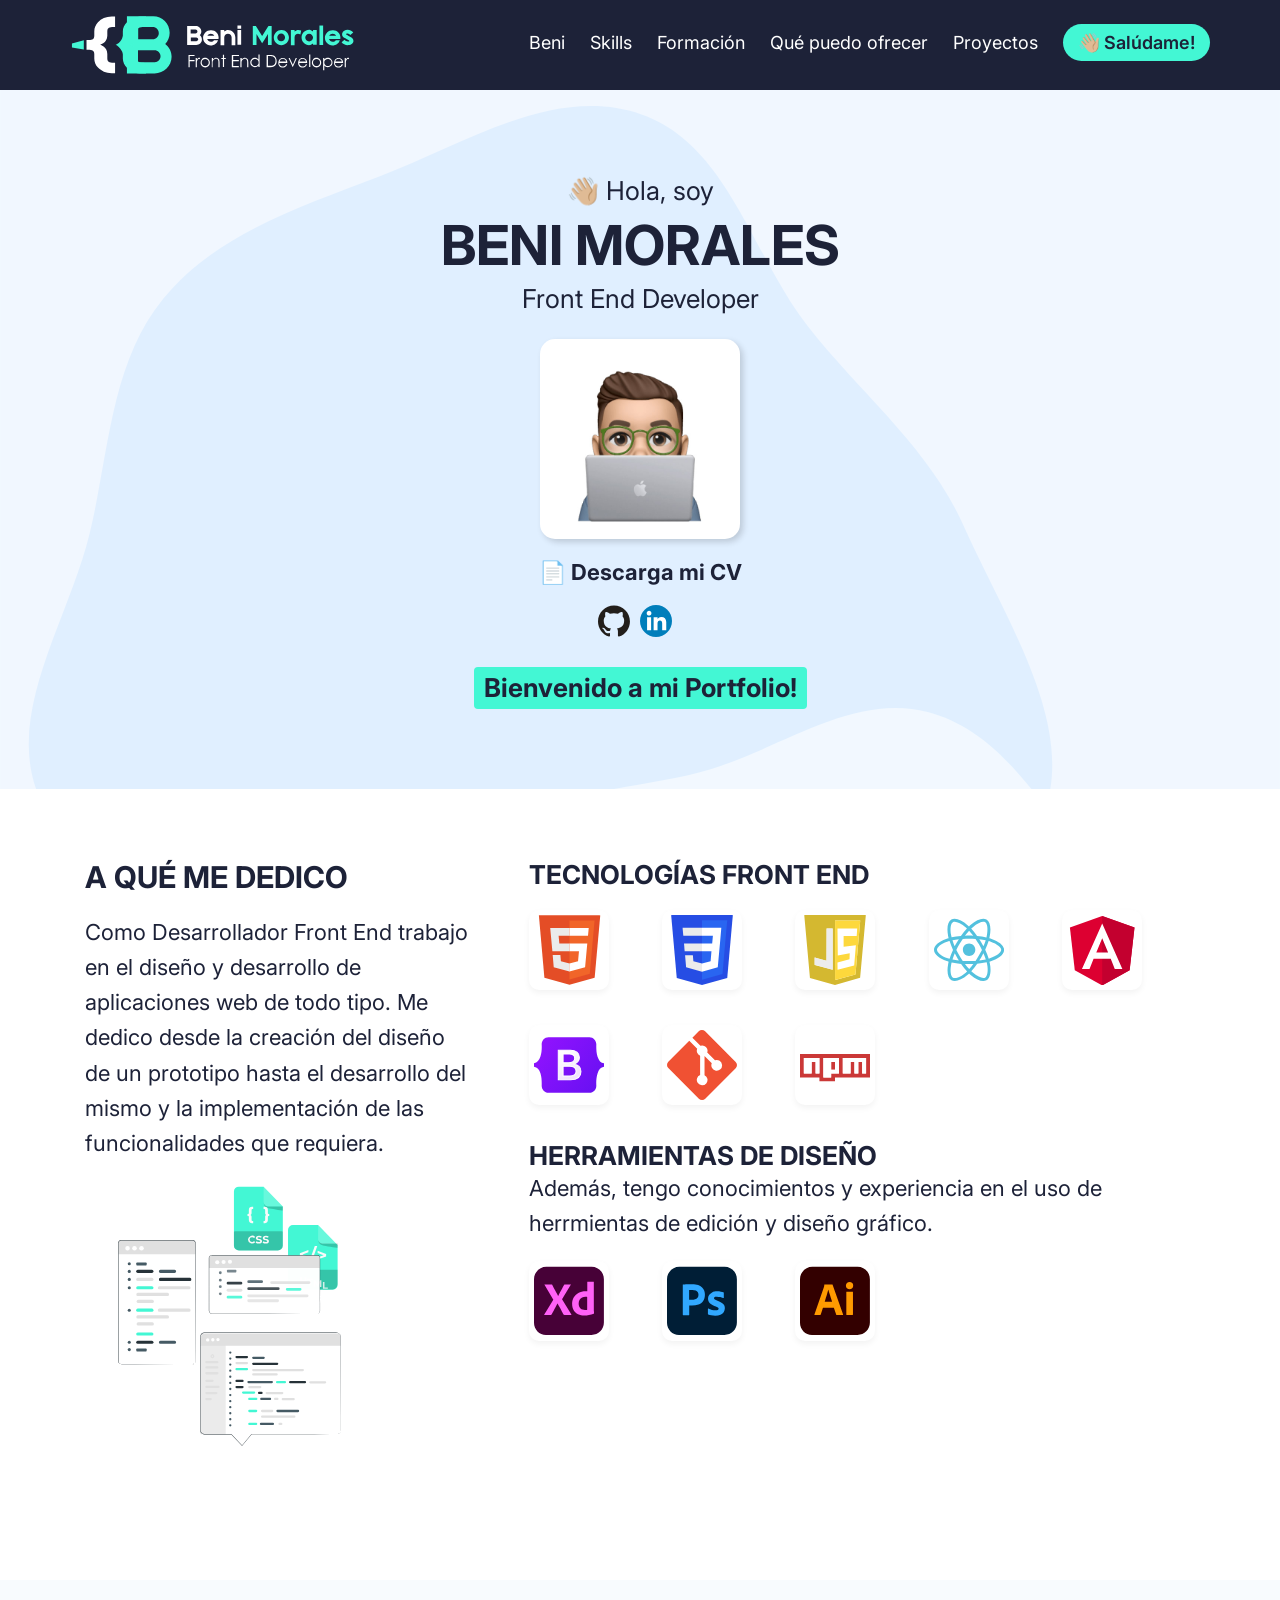
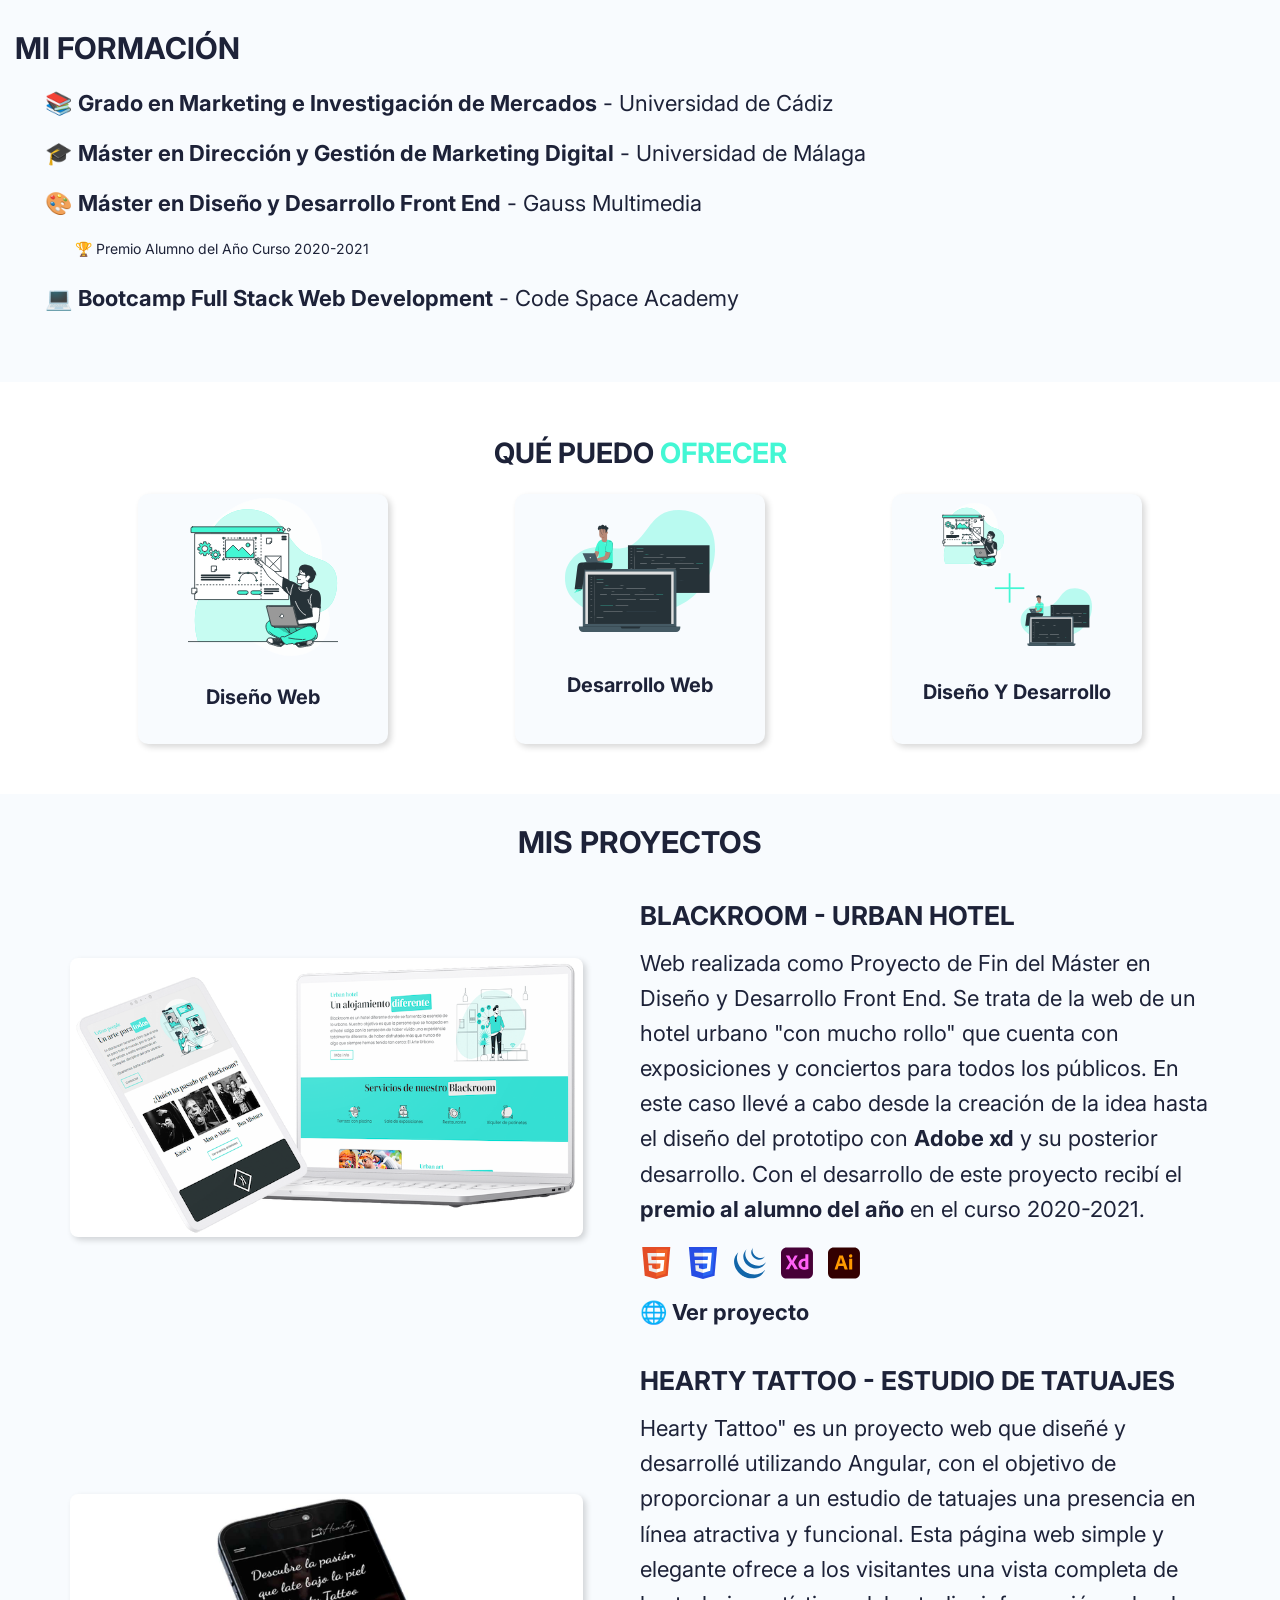
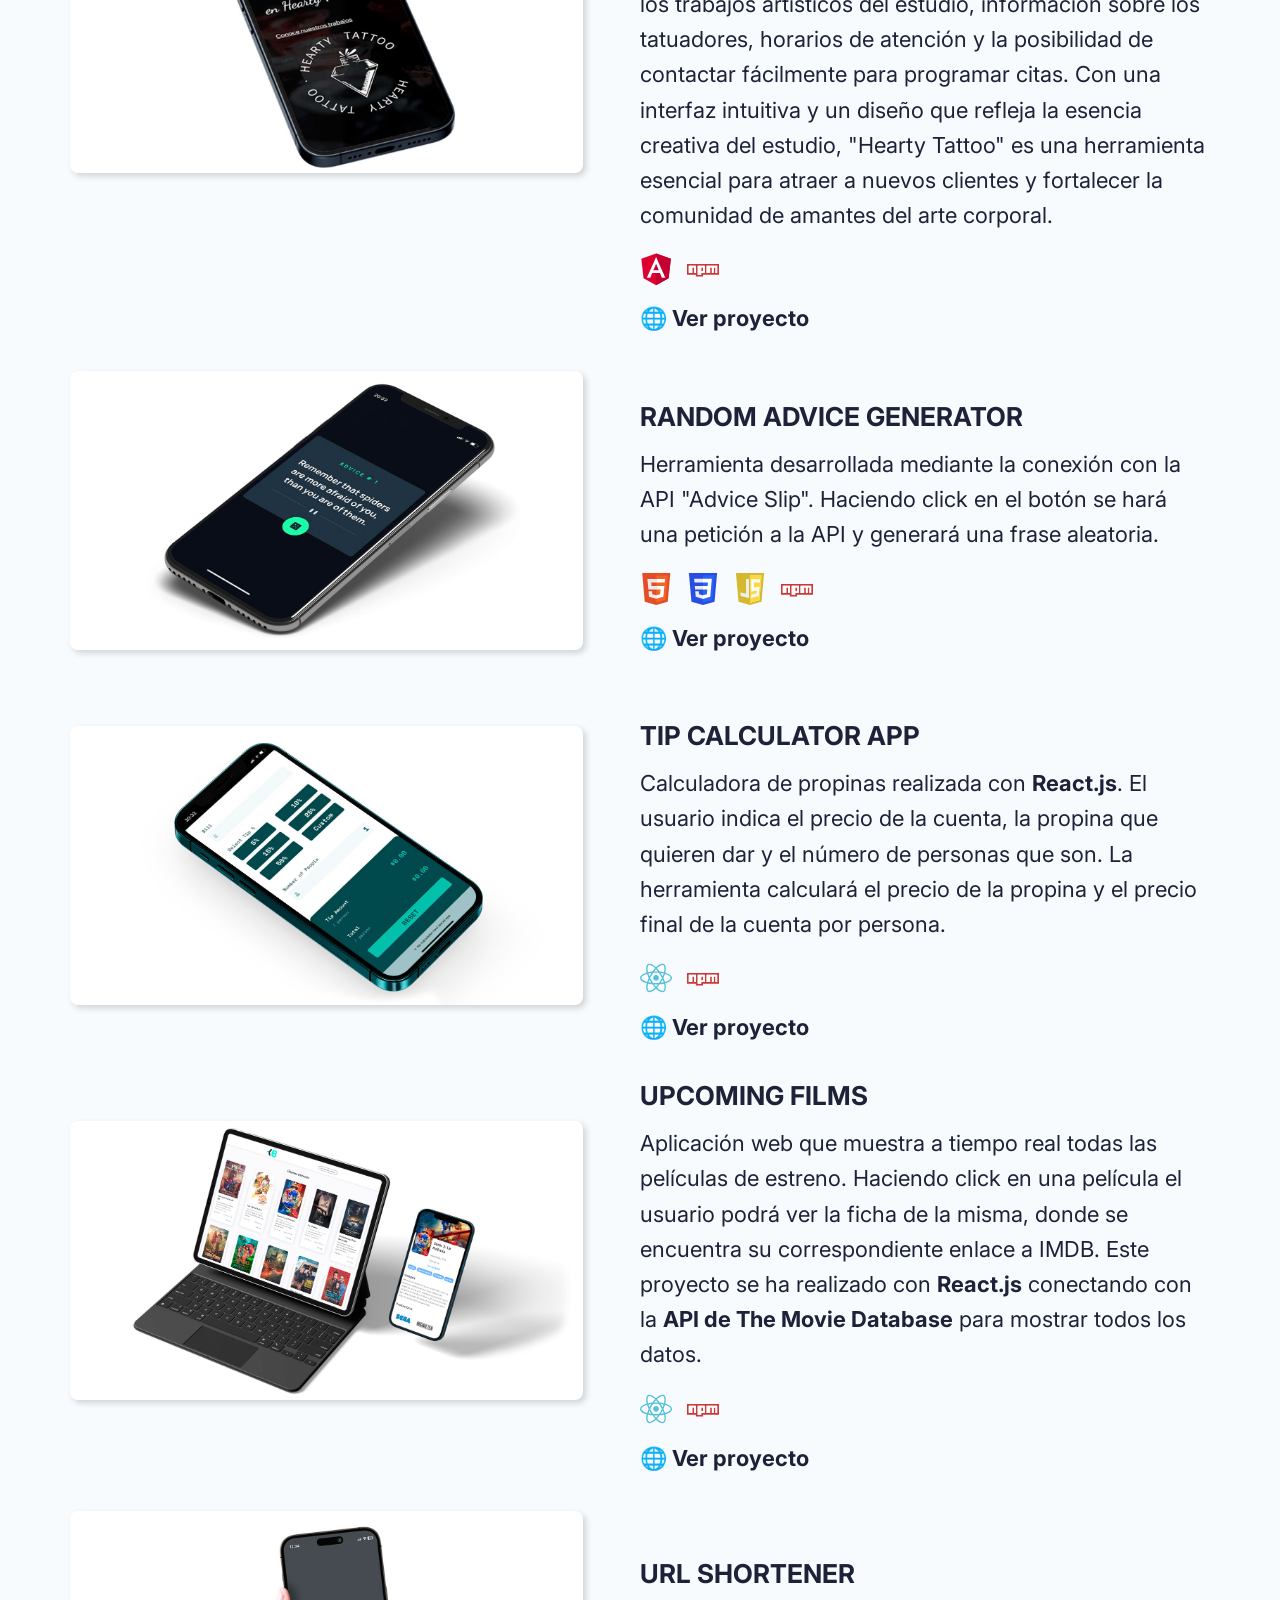
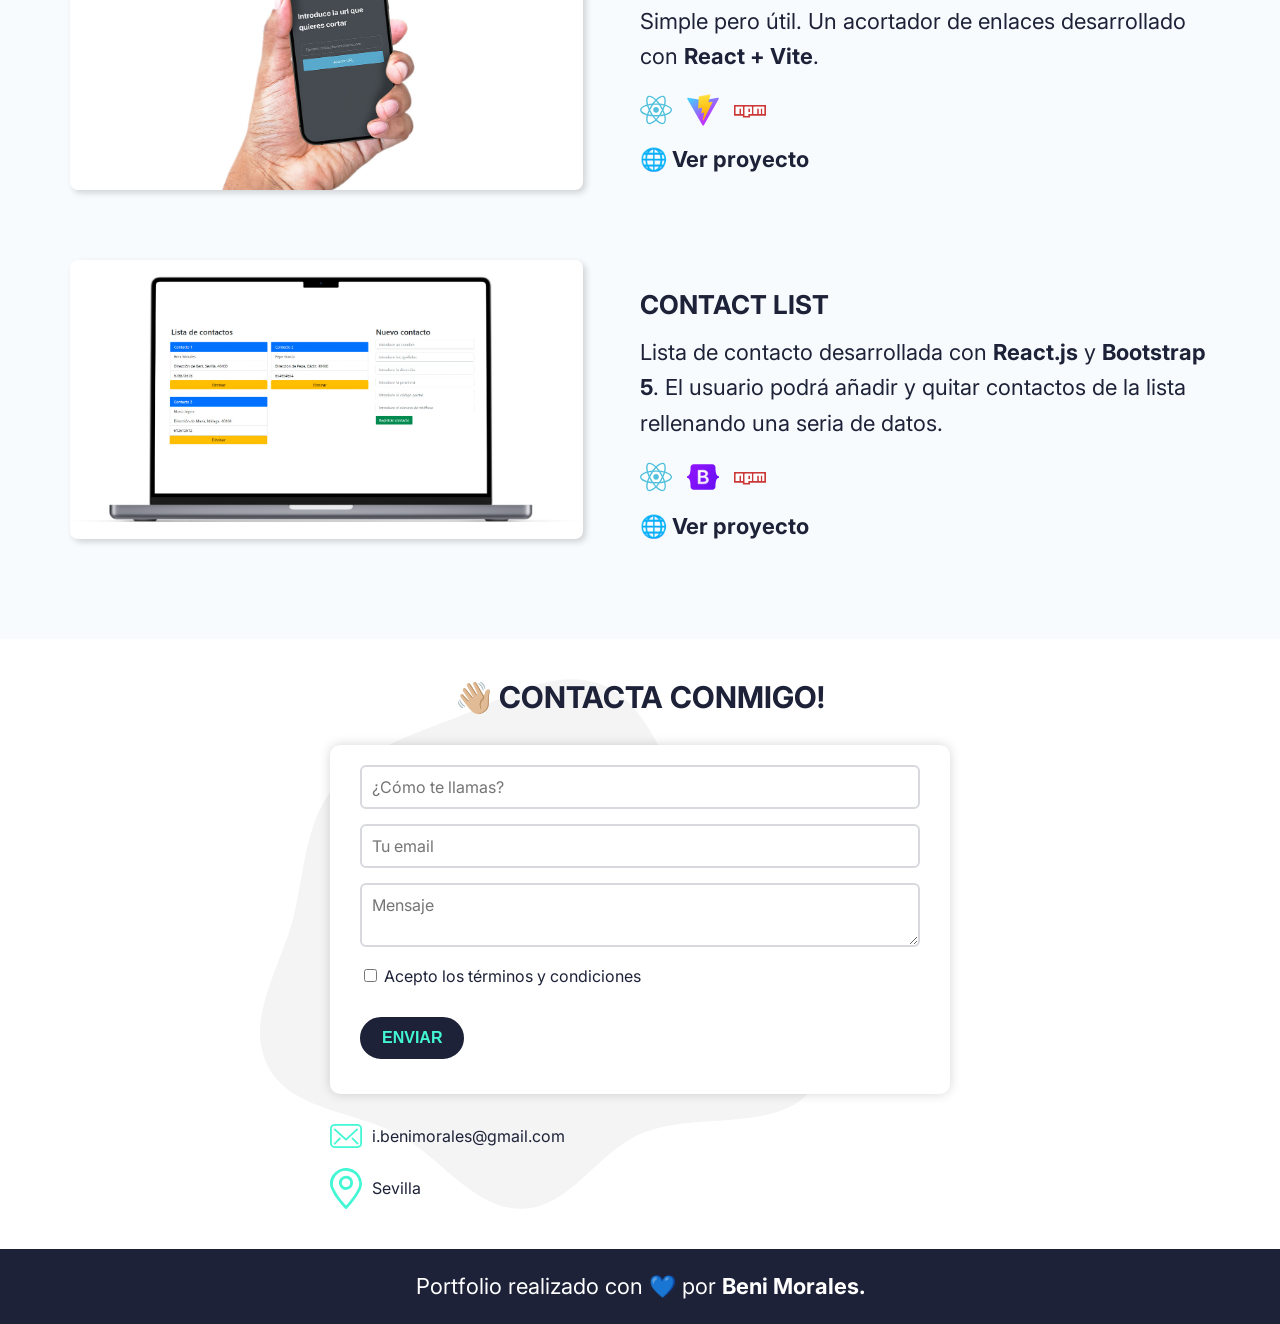
==== index.html @ 6e847347 "Añado proyecto hearty tattoo" ====
<!DOCTYPE html>
<html lang="es">

<head>
    <meta charset="UTF-8">
    <meta http-equiv="X-UA-Compatible" content="IE=edge">
    <meta name="viewport" content="width=device-width, initial-scale=1.0">
    <title>Beni Morales | Front End Developer</title>
    <meta name="description" content="Front End Developer">
    <!-- Google Tag Manager -->
    <script>(function (w, d, s, l, i) {
            w[l] = w[l] || []; w[l].push({
                'gtm.start':
                    new Date().getTime(), event: 'gtm.js'
            }); var f = d.getElementsByTagName(s)[0],
                j = d.createElement(s), dl = l != 'dataLayer' ? '&l=' + l : ''; j.async = true; j.src =
                    'https://www.googletagmanager.com/gtm.js?id=' + i + dl; f.parentNode.insertBefore(j, f);
        })(window, document, 'script', 'dataLayer', 'GTM-NKQC82H');</script>
    <!-- End Google Tag Manager -->
    <link rel="icon" type="image/x-icon" href="./img/favicon.ico">
    <link rel="preconnect" href="https://fonts.googleapis.com">
    <link rel="preconnect" href="https://fonts.gstatic.com" crossorigin>
    <link href="https://fonts.googleapis.com/css2?family=Inter:wght@400;700&display=swap" rel="stylesheet">
    <link rel="stylesheet" href="css/style.css">
</head>

<body>
    <!-- Google Tag Manager (noscript) -->
    <noscript><iframe src="https://www.googletagmanager.com/ns.html?id=GTM-NKQC82H" height="0" width="0"
            style="display:none;visibility:hidden"></iframe></noscript>
    <!-- End Google Tag Manager (noscript) -->
    <header>
        <div class="header">
            <div class="header__logo">
                <a href="#top"><img src="img/logo.svg"></a>
            </div>
            <div class="header__menu">
                <input type="checkbox" id="burger-activador">
                <label for="burger-activador" class="header__menu-burger">
                    <div></div>
                    <div></div>
                    <div></div>
                </label>

                <nav class="header__menu-desplegable">
                    <ul class="mobile-menu">
                        <li><a class="menu__link" href="#top">Beni</a></li>
                        <li><a class="menu__link" href="#career">Skills</a></li>
                        <li><a class="menu__link" href="#formacion">Formación</a></li>
                        <li><a class="menu__link" href="#services">Qué puedo ofrecer</a></li>
                        <li><a class="menu__link" href="#projects">Proyectos</a></li>
                        <li><a class="btn hello" href="#contact"><span class="hello__icon">👋🏼</span> Salúdame!</a>
                        </li>
                    </ul>
                </nav>

            </div>
            <!--.header__menu-->
        </div>
        <!--.header-->
    </header>

    <main id="top">

        <section class="cabecera cabecera-mobile">
            <div class="cabecera__name">
                <p>👋🏼 Hola, soy</p>
                <h2>Beni Morales</h2>
                <a href="docs/CV_Benimorales.pdf" target="_blank" download="CV Beni Morales"
                    class="cv__btn project__btn">📄 Descarga mi
                    CV</a>
            </div>
            <div class="cabecera__frontend">
                <div class="cabecera__frontend-profession">
                    <h1>Front End<br> Developer</h1>
                    <ul class="social__links">
                        <li><a href="https://github.com/bm-code/" target="_blank" rel="nofollow noopener"><img
                                    src="./img/github.svg"></a>
                        </li>
                        <li><a href="https://www.linkedin.com/in/benimoralessilva/" target="_blank"
                                rel="nofollow noopener"><img src="./img/linkedin.svg"></a></li>
                    </ul>
                </div>
                <div class="cabecera__frontend-memoji">
                    <img src="img/memoji.jpg">
                </div>
            </div>
        </section>
        <section class="cabecera cabecera-desktop">
            <div class="cabecera-desktop__content">
                <p>👋🏼 Hola, soy</p>
                <h2>Beni Morales</h2>
                <p>Front End Developer</p>
                <div class="cabecera-desktop__memoji">
                    <img src="img/memoji.jpg">
                </div>
                <a href="docs/CV_Benimorales.pdf" target="_blank" download="CV Beni Morales"
                    class="cv__btn project__btn">📄 Descarga mi
                    CV</a>
                <ul class="social__links">
                    <li><a href="https://github.com/bm-code/" target="_blank" rel="nofollow noopener"><img
                                src="./img/github.svg"></a>
                    </li>
                    <li><a href="https://www.linkedin.com/in/benimoralessilva/" target="_blank"
                            rel="nofollow noopener"><img src="./img/linkedin.svg"></a></li>
                </ul>
                <p class="featured">Bienvenido a mi Portfolio!</p>
            </div>
        </section>

        <section class="career" id="career">
            <div class="career__title">
                <h2>A qué me dedico</h2>
                <p>Como Desarrollador Front End trabajo en el diseño y desarrollo de aplicaciones web de todo tipo. Me
                    dedico desde la creación del diseño de un prototipo hasta el desarrollo del mismo y la
                    implementación de las funcionalidades que requiera.</p>
                <img src="img/developer.svg" alt="Development vector">
            </div>
            <div class="career__content">

                <div class="career__icons">
                    <h3 class="carreer__icons-title">Tecnologías Front End</h3>
                    <ul class="career__icons-list">
                        <li><span class="tooltip">HTML</span><img src="img/html.svg"></li>
                        <li><span class="tooltip">CSS</span><img src="img/css.svg"></li>
                        <li><span class="tooltip">JavaScript</span><img src="img/javascript.svg"></li>
                        <li><span class="tooltip">React</span><img src="img/react.svg"></li>
                        <li><span class="tooltip">Angular</span><img src="img/angular.svg"></li>
                        <li><span class="tooltip">Bootstrap</span><img src="img/bootstrap.svg"></li>
                        <li><span class="tooltip">Git</span><img src="img/git.svg"></li>
                        <li><span class="tooltip">npm</span><img src="img/npm.svg"></li>
                    </ul>
                    <h3 class="carreer__icons-title">Herramientas de diseño</h3>
                    <p>Además, tengo conocimientos y experiencia en el uso de herrmientas de edición y diseño gráfico.
                    </p>
                    <ul class="career__icons-list">
                        <li><span class="tooltip">Adobe xd</span><img src="img/adobe-xd.svg"></li>
                        <li><span class="tooltip">Photoshop</span><img src="img/photoshop.svg"></li>
                        <li><span class="tooltip">Illustrator</span><img src="img/illustrator.svg"></li>
                    </ul>
                </div>
            </div>
        </section>

        <section class="formacion" id="formacion">
            <div class="formacion__title">
                <h2>Mi formación</h2>
            </div>
            <div class="formacion__content">
                <ul>
                    <li>
                        <p>📚 <b>Grado en Marketing e Investigación de Mercados</b> - Universidad de Cádiz</p>
                    </li>
                    <li>
                        <p>🎓 <b>Máster en Dirección y Gestión de Marketing Digital</b> - Universidad de Málaga</p>
                    </li>
                    <li>
                        <p>
                            🎨 <b>Máster en Diseño y Desarrollo Front End</b> - Gauss Multimedia
                            <span class="award">🏆 Premio Alumno del Año Curso 2020-2021</span>
                        </p>
                    </li>
                    <li>
                        <p>💻 <b>Bootcamp Full Stack Web Development</b> - Code Space Academy</p>
                    </li>
                </ul>
            </div>
        </section>

        <section class="services" id="services">
            <h2 class="services__title">Qué puedo <span class="green">ofrecer</span> </h2>

            <div class="services__grid">
                <div class="services__card">
                    <img class="services__card-img" src="./img/web-design.svg">
                    <h2 class="services__card-title">Diseño Web</h2>
                </div>

                <div class="services__card">
                    <img class="services__card-img" src="./img/development.svg">
                    <h2 class="services__card-title">Desarrollo Web</h2>
                </div>

                <div class="services__card">
                    <img class="services__card-img" src="./img/design-develop.svg">
                    <h2 class="services__card-title">Diseño y Desarrollo</h2>
                </div>
            </div>
        </section>

        <section class="projects" id="projects">
            <h2 class="projects__title">Mis proyectos</h2>

            <div class="projects__item">
                <img class="projects__item-img" src="./img/blackroom.png">
                <div class="projects__item-content">
                    <h3 class="projects__item-content-title">Blackroom - Urban Hotel</h3>
                    <p class="projects__item-content-description">Web realizada como Proyecto de Fin del Máster
                        en
                        Diseño y Desarrollo Front End. Se trata de la web de un hotel urbano "con mucho rollo" que
                        cuenta con exposiciones y conciertos para todos los públicos. En este caso llevé a cabo desde la
                        creación de la idea hasta el diseño del prototipo con <b>Adobe xd</b> y su posterior desarrollo.
                        Con el desarrollo de este proyecto recibí el <b>premio al alumno del año</b> en el curso
                        2020-2021.</p>
                    <div class="projects__item-tools">
                        <ul>
                            <li><img src="img/html.svg" alt="logo html"></li>
                            <li><img src="img/css.svg" alt="logo css"></li>
                            <li><img src="img/jquery.svg" alt="jquery logo"></li>
                            <li><img src="img/adobe-xd.svg" alt="adobe xd logo"></li>
                            <li><img src="img/illustrator.svg" alt=illustrator logo"></li>
                        </ul>
                    </div>
                    <a class="project__btn" href="https://www.gaussmultimedia.eu/thebest/2021/benimorales/index.php"
                        target="_blank">🌐 Ver proyecto</a>
                </div>
            </div>

            <div class="projects__item">
                <img class="projects__item-img" src="./img/hearty-tattoo.jpg">
                <div class="projects__item-content">
                    <h3 class="projects__item-content-title">Hearty Tattoo - Estudio de tatuajes</h3>
                    <p class="projects__item-content-description">Hearty Tattoo" es un proyecto web que diseñé y
                        desarrollé utilizando Angular, con el objetivo de proporcionar a un estudio de tatuajes una
                        presencia en línea atractiva y funcional. Esta página web simple y elegante ofrece a los
                        visitantes una vista completa de los trabajos artísticos del estudio, información sobre los
                        tatuadores, horarios de atención y la posibilidad de contactar fácilmente para programar citas.
                        Con una interfaz intuitiva y un diseño que refleja la esencia creativa del estudio, "Hearty
                        Tattoo" es una herramienta esencial para atraer a nuevos clientes y fortalecer la comunidad de
                        amantes del arte corporal.</p>
                    <div class="projects__item-tools">
                        <ul>
                            <li><img src="img/angular.svg" alt="node package manager logo"></li>
                            <li><img src="img/npm.svg" alt="node package manager logo"></li>
                        </ul>
                    </div>
                    <a class="project__btn" href="https://heartytattoo.com/" target="_blank">🌐 Ver
                        proyecto</a>
                </div>
            </div>

            <div class="projects__item">
                <img class="projects__item-img" src="./img/advice-generator.jpg">
                <div class="projects__item-content">
                    <h3 class="projects__item-content-title">Random Advice Generator</h3>
                    <p class="projects__item-content-description">Herramienta desarrollada mediante la conexión con la
                        API "Advice Slip". Haciendo click en el botón se hará una petición a la API y generará una frase
                        aleatoria.</p>
                    <div class="projects__item-tools">
                        <ul>
                            <li><img src="img/html.svg" alt="logo html"></li>
                            <li><img src="img/css.svg" alt="logo css"></li>
                            <li><img src="img/javascript.svg" alt="logo javascript"> </li>
                            <li><img src="img/npm.svg" alt="node package manager logo"></li>
                        </ul>
                    </div>
                    <a class="project__btn" href="https://advice-generator-tool.vercel.app/" target="_blank">🌐 Ver
                        proyecto</a>
                </div>
            </div>

            <div class="projects__item">
                <img class="projects__item-img" src="./img/tip-calculator.jpg">
                <div class="projects__item-content">
                    <h3 class="projects__item-content-title">Tip Calculator App</h3>
                    <p class="projects__item-content-description">Calculadora de propinas realizada con <b>React.js</b>.
                        El usuario indica el precio de la cuenta, la propina que quieren dar y el número de
                        personas que son. La herramienta calculará el precio de la propina y el precio final de la
                        cuenta por persona.</p>
                    <div class="projects__item-tools">
                        <ul>
                            <li><img src="img/react.svg" alt="logo react.js"> </li>
                            <li><img src="img/npm.svg" alt="node package manager logo"></li>
                        </ul>
                    </div>
                    <a class="project__btn" href="https://tip-calculator-tool.vercel.app/" target="_blank">🌐 Ver
                        proyecto</a>
                </div>
            </div>

            <div class="projects__item">
                <img class="projects__item-img" src="./img/upcoming-films.jpg">
                <div class="projects__item-content">
                    <h3 class="projects__item-content-title">Upcoming Films</h3>
                    <p class="projects__item-content-description">Aplicación web que muestra a tiempo real todas las
                        películas de estreno. Haciendo click en una película el usuario podrá ver la ficha de la misma,
                        donde se encuentra su correspondiente enlace a IMDB. Este proyecto se ha realizado con
                        <b>React.js</b> conectando con la <b>API de The Movie Database</b> para mostrar todos los datos.
                    </p>
                    <div class="projects__item-tools">
                        <ul>
                            <li><img src="img/react.svg" alt="logo react.js"></li>
                            <li><img src="img/npm.svg" alt="node package manager logo"></li>
                        </ul>
                    </div>
                    <a class="project__btn" href="https://upcoming-films.vercel.app/" target="_blank">🌐 Ver
                        proyecto</a>
                </div>
            </div>

            <div class="projects__item">
                <img class="projects__item-img" src="./img/url-shortener.jpg">
                <div class="projects__item-content">
                    <h3 class="projects__item-content-title">URL Shortener</h3>
                    <p class="projects__item-content-description">Simple pero útil. Un acortador de enlaces desarrollado
                        con <b>React + Vite</b>.
                    </p>
                    <div class="projects__item-tools">
                        <ul>
                            <li><img src="img/react.svg" alt="logo react.js"> </li>
                            <li><img src="img/vite.svg" alt="logo vite"> </li>
                            <li><img src="img/npm.svg" alt="node package manager logo"></li>
                        </ul>
                    </div>
                    <a class="project__btn" href="https://url-shortener-woad.vercel.app/" target="_blank">🌐 Ver
                        proyecto</a>
                </div>
            </div>

            <div class="projects__item">
                <img class="projects__item-img" src="./img/contact-list.jpg">
                <div class="projects__item-content">
                    <h3 class="projects__item-content-title">Contact List</h3>
                    <p class="projects__item-content-description">Lista de contacto desarrollada con <b>React.js</b> y
                        <b>Bootstrap 5</b>. El usuario podrá añadir y quitar contactos de la lista rellenando una seria
                        de datos.
                    </p>
                    <div class="projects__item-tools">
                        <ul>
                            <li><img src="img/react.svg" alt="logo react.js"> </li>
                            <li><img src="img/bootstrap.svg" alt="logo bootstrap 5"> </li>
                            <li><img src="img/npm.svg" alt="node package manager logo"></li>
                        </ul>
                    </div>
                    <a class="project__btn" href="https://contact-list-eta.vercel.app/" target="_blank">🌐 Ver
                        proyecto</a>
                </div>
            </div>

        </section>

        <section class="contact" id="contact">
            <h2 class="contact__title">👋🏼 Contacta conmigo!</h2>

            <div class="contact__form">
                <form action="https://formspree.io/f/myyodewp" method="POST">
                    <input required id="input-form" class="form__nombre" type="text" name="nombre"
                        placeholder="¿Cómo te llamas?">
                    <input required id="input-form" class="form__email" type="email" name="email"
                        placeholder="Tu email">
                    <textarea required id="input-form" class="form__mensaje" name="mensaje"
                        placeholder="Mensaje"></textarea>
                    <input class="form__accept" required type="checkbox" id="terms-checkbox">
                    <label for="terms-checkbox">Acepto los términos y condiciones</label>
                    <input value="Enviar" class="form__btn" type="submit">
                </form>
            </div>

            <div class="contact__icons">
                <div class="contact__icons-email">
                    <img src="./img/mensaje.svg">
                    <a href="mailto:i.benimorales@gmail.com">i.benimorales@gmail.com</a>
                </div>
                <div class="contact__icons-location">
                    <img src="./img/location.svg">
                    <p>Sevilla</p>
                </div>
            </div>
        </section>

    </main>
    <button class="g-recaptcha" data-sitekey="6LeVmLUfAAAAAP5wG3H4rFpUTYHMd2NKW3M748YG" data-callback='onSubmit'
        data-action='submit'>
    </button>
    <footer>
        <p>Portfolio realizado con 💙 por <b>Beni Morales.</b></p>
    </footer>

    <script src="https://www.google.com/recaptcha/api.js"></script>
    <script src="./js/main.js"></script>
</body>

</html>
---- css/style.css ----
/*Reset*/

* {
    box-sizing: border-box;
}

h1,
h2,
h3,
h4,
h5,
h6,
body,
p,
figure,
blockquote {
    margin: 0;
}

img {
    max-width: 100%;
    height: auto;
    display: block;
}

input[type="text"],
input[type="email"],
textarea {
    width: 100%;
    outline: none;
}

button {
    border: 1px solid;
    background: transparent;
}

ul,
ol {
    list-style: none;
    margin: 0;
    padding: 0;
    margin: 0;
    list-style: none;
}

a,
a:hover {
    text-decoration: none;
}

picture {
    display: block;
}

textarea {
    resize: vertical;
    max-height: 200px;
}

/*Estilos globales*/

/* @media (prefers-color-scheme: dark) {
    :root{
        --background-color:#000;
        --text-color: #fff;
    }
  }
  
  @media (prefers-color-scheme: light) {
    :root{
        --background-color: #121213;
        --text-color: #eee;
    }
  } */

:root {
    /*     background: var(--background-color);
    color: var(--text-color); */
    --dark-blue: #1D2238;
    --bg-blue: #F8FBFE;
    --green: #43F7D4;
    --white: #ffffff;
    --tooltip-blue: #4C5268;
    --inter: 'Inter', sans-serif;
}

/*Tema*/

html {
    height: 100%;
    scroll-behavior: smooth;
}

::selection,
mark {
    background-color: var(--green);
    color: var(--dark-blue)
}

body {
    font-family: var(--inter);
    display: flex;
    flex-direction: column;
    color: var(--dark-blue);
    width: 100%;
}

h1,
h2 {
    text-transform: uppercase;
    font-size: 30px;
}

h3 {
    text-transform: uppercase;
    font-size: 26px;
}

@media screen and (min-width:768px) {
    p {
        font-size: 22px;
    }
}

p {
    line-height: 1.6em;
}

main {
    flex: 1;
    width: 100%;
}

.green {
    color: var(--green);
}

/*HEADER MÓVIL*/

header {
    height: 70px;
    background-color: var(--dark-blue);
    z-index: 1;
}

.header {
    display: flex;
    justify-content: space-between;
    align-items: center;
    height: 70px;
    margin: 0 15px;
}

.header__logo {
    display: flex;
    justify-content: flex-start;
    align-items: center;
    height: 100%;
}

.header__logo img {
    width: 180px;
}

.header__menu-burger {
    height: 30px;
    width: 30px;
    border-radius: 100px;
    background-color: var(--white);
    display: flex;
    flex-direction: column;
    align-items: center;
    justify-content: center;
    cursor: pointer;
}

.header__menu-burger>div {
    width: 20px;
    height: 1.7px;
    background-color: var(--dark-blue);
    margin: 1px 0;
    transition: all 0.4s;
}

#burger-activador {
    display: none;
}

.header__menu-desplegable {
    height: 0;
    overflow: hidden;
    background-color: var(--dark-blue);
    width: 100%;
    position: absolute;
    top: 70px;
    left: 0;
    display: flex;
    justify-content: center;
    align-items: center;
    transition: height 0.3s;
    border-top: 1px solid #ffffff0d;
}

#burger-activador:checked~.header__menu-desplegable {
    height: calc(100vh - 70px);
}

#burger-activador:checked~.header__menu-burger>div:nth-child(2) {
    opacity: 0;
    transform: translateX(-40px);
    overflow: hidden;

}

#burger-activador:checked~.header__menu-burger>div:first-of-type {
    transform: rotate(40deg) translate(2px, 2px);
    ;
}

#burger-activador:checked~.header__menu-burger>div:last-of-type {
    transform: rotate(-40deg) translate(3px, -4px);
}

.mobile-menu>li {
    margin: 40px 0;
}

.mobile-menu>li>a {
    color: var(--white);
    font-size: 34px;
    font-weight: 600;
}

/*Sección cabecera*/

.cabecera-desktop {
    display: none;
}

.cabecera-mobile {
    width: 100%;
    background-image: url(../img/cabecera-bg.svg);
    background-repeat: no-repeat;
    background-size: cover;
    display: flex;
    flex-direction: column;
    justify-content: space-between;
    padding-bottom: 100px;
}

.cabecera__name {
    padding: 30px 15px;
    margin: 30px 15px;
    background-color: var(--white);
    width: max-content;
    border-radius: 10px;
    box-shadow: 3px 3px 6px rgba(0, 0, 0, 0.16);
}

.cabecera__name>h2 {
    margin-bottom: 10px;
}

.cabecera__name>p {
    margin-bottom: 20px;
}

.cabecera__frontend {
    display: flex;
    justify-content: space-between;
}

.cabecera__frontend-profession {
    padding: 20px 15px;
    margin-left: 15px;
    background-color: var(--white);
    width: fit-content;
    border-radius: 10px;
    box-shadow: 3px 3px 6px rgba(0, 0, 0, 0.16);
    display: flex;
    flex-direction: column;
    align-items: center;
    height: 140px;
}

.cabecera__frontend-profession>h1 {
    font-size: 22px;
    margin-bottom: 15px;
}

.cabecera__frontend-memoji {
    padding: 5px;
    margin-right: 15px;
    background-color: var(--white);
    border-radius: 10px;
    box-shadow: 3px 3px 6px rgba(0, 0, 0, 0.16);
    display: flex;
    align-items: center;
    justify-content: center;
    transform: translateY(60px);
}

.cabecera__frontend-memoji>img {
    max-width: 150px;
}

.social__links {
    display: flex;
    justify-content: center;
}

.social__links>li {
    margin-right: 10px;
}

.social__links img {
    width: 32px;
}

/*Career*/

.career__memoji {
    display: none;
}

.career {
    margin-top: 70px;
    margin-left: 15px;
    margin-right: 15px;
}

.career__title {
    margin-bottom: 30px;
}

.career__title>img {
    display: none;
}

.carreer__icons-title:first-child {
    margin-bottom: 20px;
}

.carreer__icons-title~p {
    margin-bottom: 20px;
}

.career__icons-list {
    display: flex;
    align-items: center;
    flex-wrap: wrap;
}

.career__icons-list>li {
    flex: 0 0 33%;
    position: relative;
    margin-bottom: 15px;
}

.career__icons-list>li>img {
    margin-bottom: 20px;
    padding: 5px;
    background-color: var(--white);
    border-radius: 10px;
    box-shadow: 0 3px 6px rgba(0, 0, 0, 0.05);
    width: 80px;
    transition: box-shadow 0.2s;
    z-index: -2;
}

.tooltip {
    font-size: 14px;
    text-align: center;
    padding: 3px 10px;
    background-color: var(--dark-blue);
    color: var(--white);
    border-radius: 6px;
    position: absolute;
    left: 0;
    bottom: 90px;
    right: 0;
    height: 25px;
    width: 90px;
    opacity: 0;
    transition: all 0.3s;

}

.career__icons-list>li>img:hover {
    box-shadow: 0 6px 10px rgba(0, 0, 0, 0.2);
}

.career__icons-list>li:hover .tooltip {
    opacity: 1;
    bottom: 110px;
}

/*Formacion*/

.formacion {
    padding: 50px 15px;
    background-color: var(--bg-blue);
    margin-bottom: 50px;
}

.formacion__title {
    margin-bottom: 20px;
}

.formacion__content>ul {
    margin-left: 30px;
}


.formacion__content>ul>li {
    margin-bottom: 15px;
    line-height: 1.6em;
}

.award {
    display: block;
    font-size: 14px;
    margin-top: 10px;
    margin-left: 30px;
}

/*Services*/

.services {
    margin: 30px 5px;
    margin-top: 0;
}

.services__title {
    text-align: center;
    font-size: 28px;
    line-height: 1.5em;
}

.services__grid {
    display: flex;
    flex-direction: column;
    flex-wrap: wrap;
    align-items: center;
}

.services__card {
    background-color: var(--bg-blue);
    border-radius: 15px;
    box-shadow: 3px 3px 6px rgba(0, 0, 0, 0.16);
    width: 310px;
    height: 260px;
    display: flex;
    flex-direction: column;
    justify-content: center;
    align-items: center;
    margin: 20px auto;
}

.services__card-title {
    font-size: 20px;
    text-transform: capitalize;
}

.services__card-img {
    width: 150px;
    margin-bottom: 25px;
}


/*Projects*/

.projects {
    padding: 30px 15px;
    background-color: var(--bg-blue);
}

.projects__title {
    text-align: center;
}

.projects__item {
    margin: 40px auto;
}

.projects__item-img {
    border-radius: 8px;
    box-shadow: 3px 3px 6px rgba(0, 0, 0, 0.16);
    display: flex;
    align-items: center;
    margin-bottom: 30px;
    background-color: var(--white);
}

.projects__item-content-description {
    margin-top: 15px;
}

.projects__item-tools>ul {
    display: flex;
    align-items: center;
    margin: 20px 0;
}

.projects__item-tools>ul>li {
    margin-right: 15px;
}

.projects__item-tools>ul>li>img {
    width: 32px;
}

.project__btn {
    color: var(--dark);
    font-weight: bold;
    font-size: 18px;
}

.project__btn:hover {
    text-decoration: underline;

}

/*Contacto*/

.contact {
    margin: 30px 15px;
    background-image: url(../img/bg-shape.svg);
    background-repeat: no-repeat;
    background-size: contain;
}

.contact__title {
    text-align: center;
    margin-bottom: 30px;
}

.contact__form {
    border-radius: 10px;
    box-shadow: 0 0 12px rgba(0, 0, 0, 0.16);
    background-color: var(--white);
    padding: 20px 30px;
}

.contact__form input,
.contact__form textarea {
    margin-bottom: 15px;
}

.form__nombre,
.form__email,
.form__mensaje {
    padding: 10px;
    border-radius: 6px;
    border: 2px solid #4c526838;
    color: #4C5268;
    background-color: transparent;
    font-size: 16px;
    font-family: var(--inter);
}

.form__nombre:focus,
.form__email:focus,
.form__mensaje:focus {
    border-color: var(--green);
}

.form__btn {
    padding: 10px 20px;
    font-size: 16px;
    background-color: var(--dark-blue);
    color: var(--green);
    border: 2px solid var(--dark-blue);
    border-radius: 30px;
    text-transform: uppercase;
    font-weight: 600;
    display: block;
    margin-top: 20px;
    transition: all 0.3s;
}

.form__btn:hover {
    color: var(--dark-blue);
    background-color: var(--green);
    border-color: var(--green);
}

.contact__icons {
    margin: 30px auto;
}

.contact__icons-email {
    margin-bottom: 20px;
}

.contact__icons-email,
.contact__icons-location {
    display: flex;
    justify-content: flex-start;
}

.contact__icons-email img,
.contact__icons-location img {
    flex: 0 0 7%;
    max-width: 32px;
}

.contact__icons-email a,
.contact__icons-location p {
    color: var(--dark-blue);
    font-size: 16px;
    margin-left: 10px;
    align-self: center;
}

footer {
    padding: 20px 15px;
    text-align: center;
    background-color: var(--dark-blue);
    color: var(--white);
}

.g-recaptcha {
    display: none;
}


/**************************************************************MEDIOS***************************************************************/
/*576px*/

@media screen and (min-width:576px) {
    section {
        padding: 0 30px;
    }

    .services__card {
        width: 340px;
        height: 250px;
    }

    .projects {
        padding: 30px;
    }

    .career__icons-list>li {
        flex: 0 0 20%;
        position: relative;
    }

}

/*media 576px*/

/*768px*/

@media screen and (min-width: 768px) {
    section {
        padding: 0 70px;
    }

    .services__card {
        border-radius: 10px;
    }

    .projects {
        padding: 30px 70px;
    }
}

/*992px*/

@media screen and (min-width:992px) {

    header {
        height: 90px;
        position: sticky;
        top: 0;
    }

    .header__menu-burger {
        display: none;
    }

    .header {
        height: 90px;
        margin: 0 70px;
        justify-content: space-between;
    }

    .header__logo {
        flex: 0 0 25%;
    }

    .header__menu {
        flex: 0 0 75%;
    }

    .header__logo img {
        width: 300px;
    }

    .header__menu-desplegable {
        height: 70px;
        overflow: inherit;
        background-color: transparent;
        width: 100%;
        position: relative;
        top: 0;
        left: auto;
        display: flex;
        justify-content: flex-end;
        align-items: center;
        transition: none;
        border-top: none;
    }

    .mobile-menu {
        display: flex;

    }

    .mobile-menu>li {
        margin: 0;
        margin-left: 25px;
    }

    .mobile-menu>li>a {
        font-size: 18px;
        font-weight: 400;
    }

    .mobile-menu>li>a:not(.hello)::after {
        /*Añadir toggle active JS*/
        content: "";
        display: block;
        margin: auto;
        width: 0;
        height: 2px;
        margin-top: 3px;
        background-color: var(--green);
        border-radius: 30px;
        transition: width 0.2s;
    }

    .mobile-menu>li>a:not(.hello):hover::after {
        width: 95%;
    }

    a.btn.hello {
        padding: 8px 15px;
        background-color: var(--green);
        color: var(--dark-blue);
        font-weight: 600;
        border-radius: 30px;
    }

    .mobile-menu>li {
        margin-left: 15px;
    }

    .mobile-menu>li>a {
        font-size: 16px;
    }

    /*Cabecera*/

    .cabecera {
        padding-top: 100px;
        padding-bottom: 150px;
    }

    .cabecera-mobile {
        display: none;
    }

    .cabecera-desktop {
        width: 100%;
        background-image: url(../img/cabecera-bg.svg);
        background-repeat: no-repeat;
        background-size: cover;
        display: flex;
        flex-direction: column;
        justify-content: space-evenly;
        padding: 80px 0;
    }

    .cabecera-desktop__content {
        text-align: center;
    }

    .cabecera-desktop__content>p {
        font-size: 26px;
    }

    .cabecera-desktop__content>h2 {
        font-size: 55px;
    }

    .cabecera-desktop__memoji>img {
        padding: 5px;
        background-color: var(--white);
        border-radius: 15px;
        box-shadow: 3px 3px 6px rgba(0, 0, 0, 0.16);
        width: 200px;
        margin: 20px auto;
    }

    .social__links {
        margin-top: 20px;
    }

    @keyframes FEATURED {
        from {
            box-shadow: inset 0px 0px 0 0px rgb(67 247 212);
        }

        to {
            box-shadow: inset 338px 0 0px 0px rgb(67 247 212);
        }
    }

    p.featured {
        font-weight: bold;
        width: fit-content;
        padding: 0 10px;
        margin: auto;
        margin-top: 30px;
        animation: FEATURED 2.5s alternate ease-in-out;
        border-radius: 4px;
        box-shadow: inset 338px 0 0px 0px rgb(67 247 212);
        display: table;
    }


    /*Career*/

    .career {
        display: flex;
        justify-content: space-between;
        align-items: flex-start;
    }

    .career__title {
        flex: 0 0 35%;
    }

    .career__title>img {
        display: block;
    }

    .career__title>h2 {
        margin-bottom: 20px;
    }

    .career__content {
        flex: 0 0 60%;
    }

    /*Services*/

    .services__grid {
        flex-direction: row;
    }

    .services__card {
        width: 250px;
        height: 250px;
        justify-content: space-evenly;
    }

    .services__card-title {
        padding-bottom: 30px;
    }

    .services__title .green {
        display: inline;
    }

    /*Projects*/

    .projects__item {
        display: flex;
        justify-content: space-between;
        align-items: center;
        margin: 40px auto;
    }

    .projects__item-img {
        flex: 0 0 45%;
        width: 300px;
    }

    .projects__item-content {
        flex: 0 0 50%;
        margin-left: 40px;
    }

    .project__btn {
        font-size: 22px;
    }

    /*Contact*/

    .contact {
        max-width: 760px;
        margin: 40px auto;
    }

}

@media screen and (min-width:1086px) {
    .mobile-menu>li {
        margin-left: 25px;
    }

    .mobile-menu>li>a {
        font-size: 18px;
    }
}

@media screen and (min-width:1440px) {

    section:not(.contact, .cabecera) {
        padding: 30px 150px;
    }
}

@media screen and (min-width:2200px) {

    section:not(.contact, .cabecera) {
        padding: 30px 300px;
    }
}
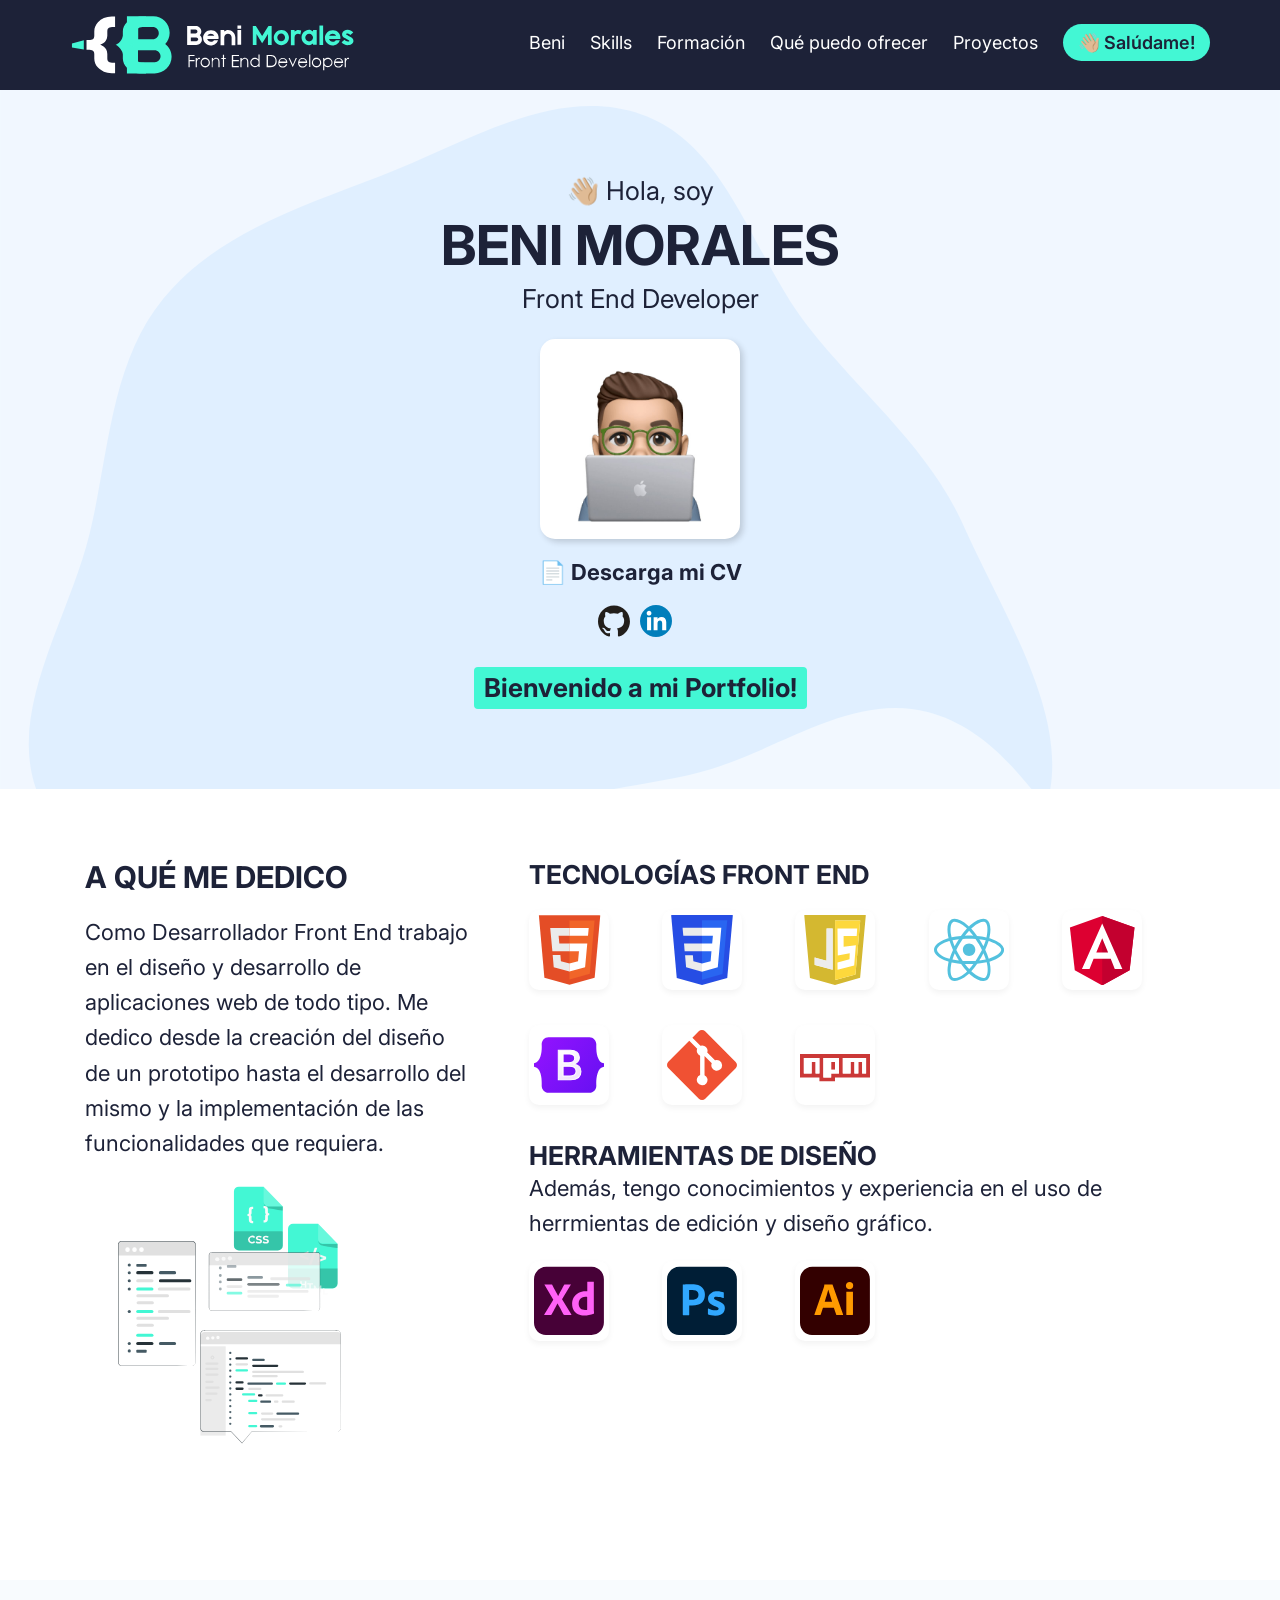
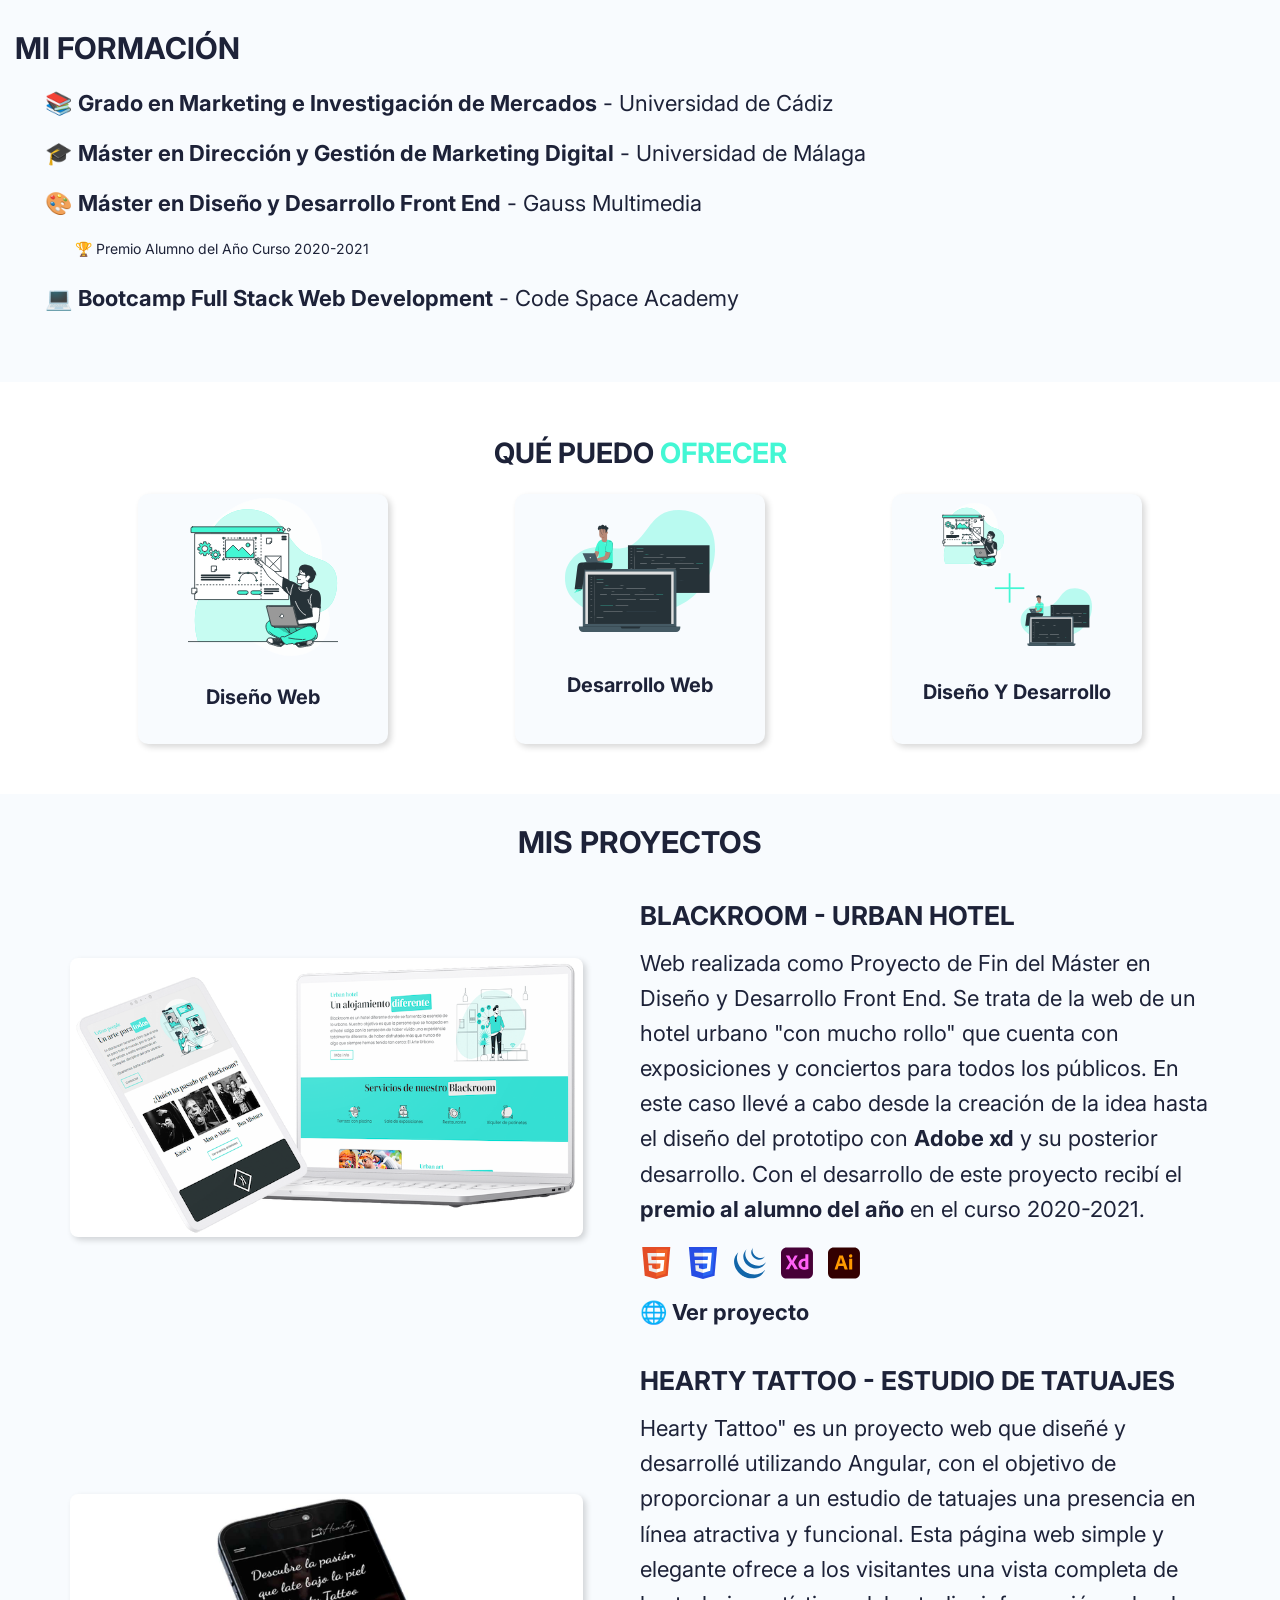
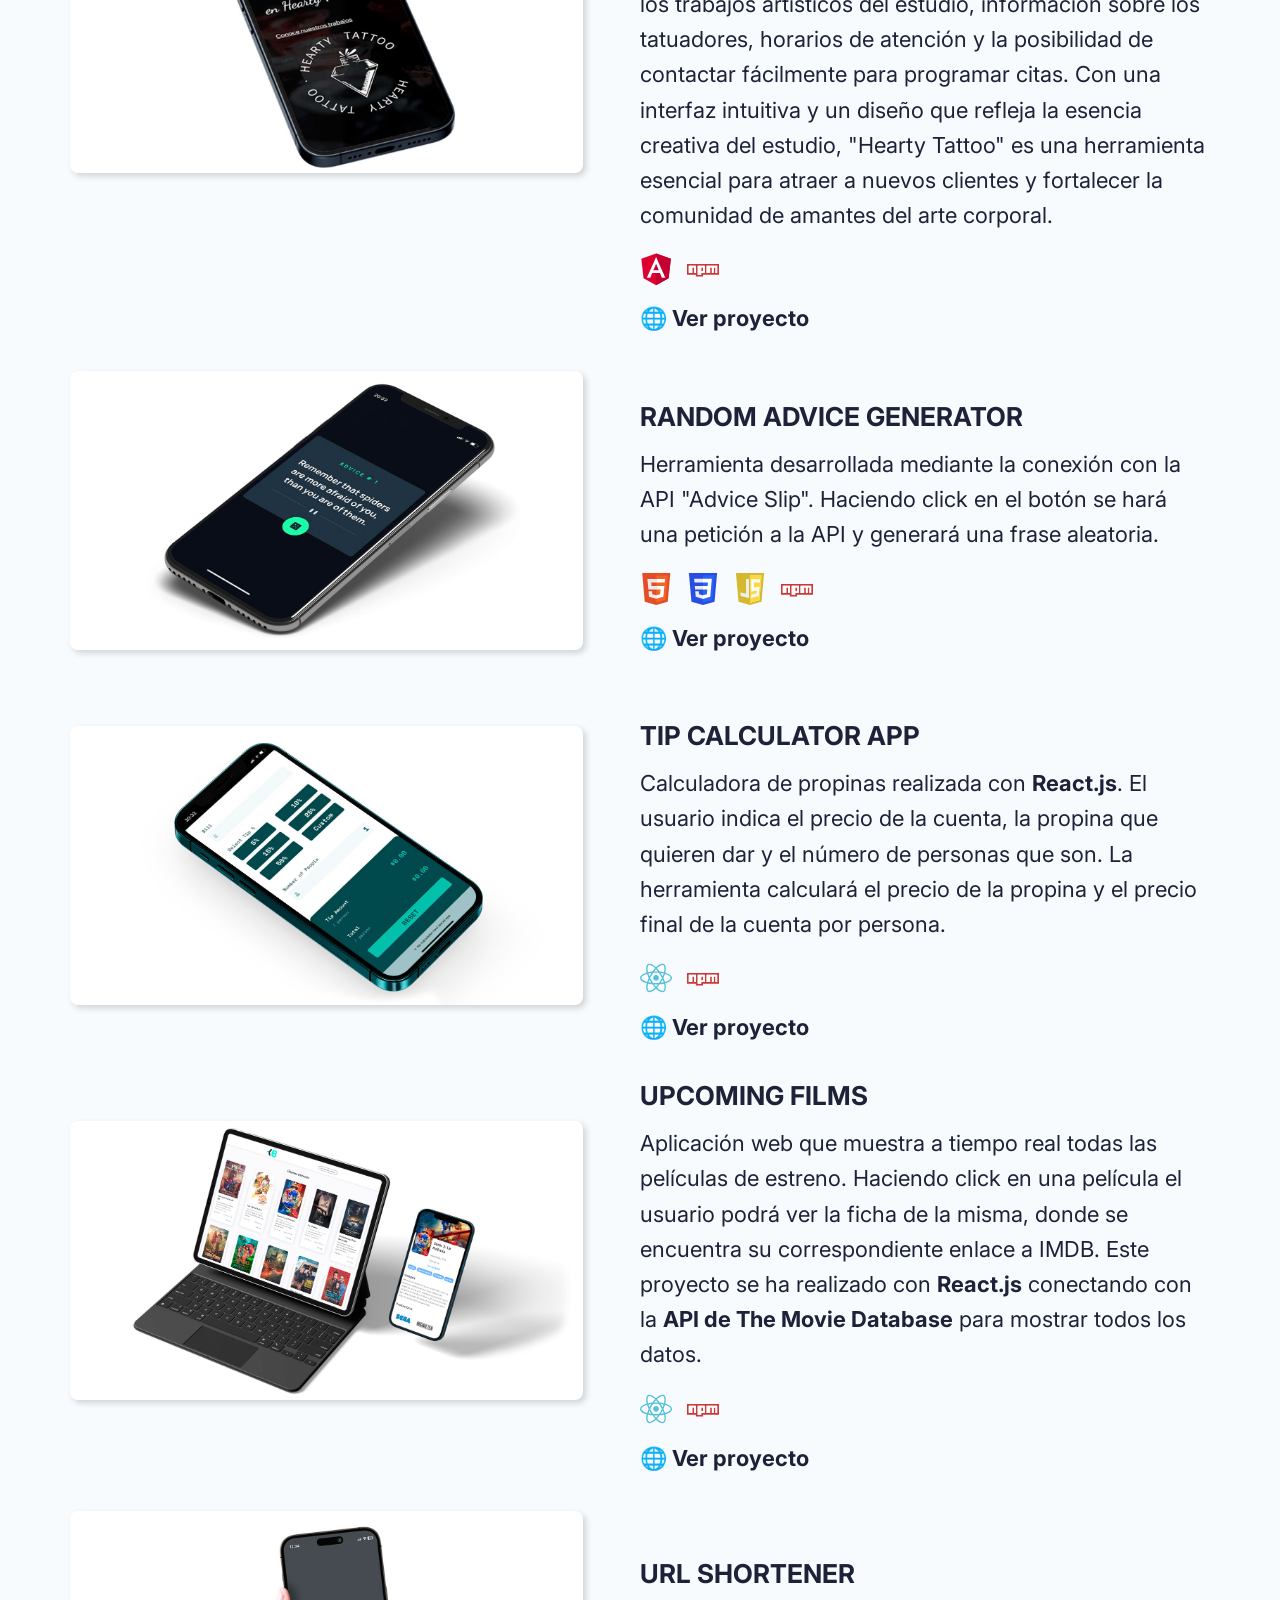
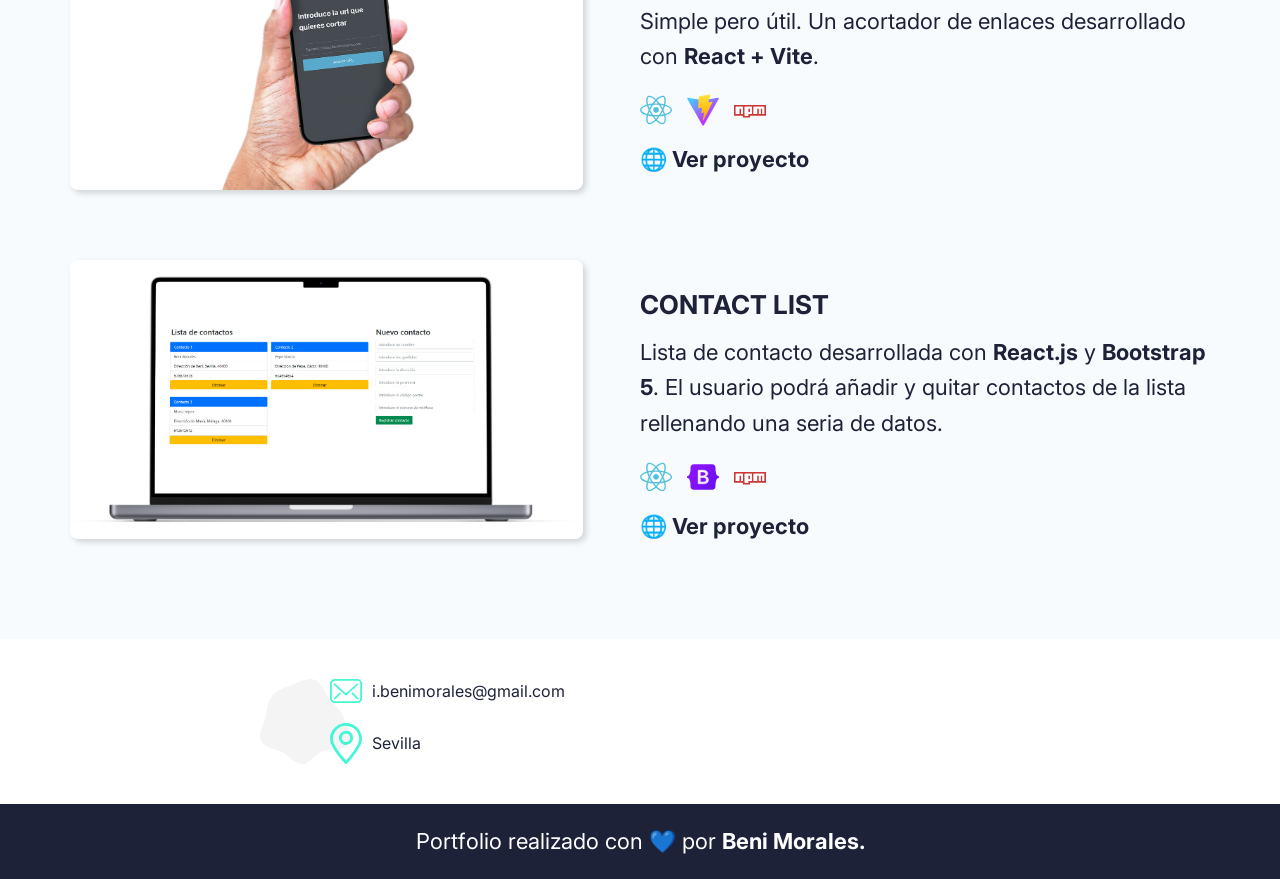
==== commit 25f39948: "quito form" ====
--- a/index.html
+++ b/index.html
@@ -340,7 +340,7 @@
         </section>
 
         <section class="contact" id="contact">
-            <h2 class="contact__title">👋🏼 Contacta conmigo!</h2>
+            <!--<h2 class="contact__title">👋🏼 Contacta conmigo!</h2>
 
             <div class="contact__form">
                 <form action="https://formspree.io/f/myyodewp" method="POST">
@@ -354,7 +354,7 @@
                     <label for="terms-checkbox">Acepto los términos y condiciones</label>
                     <input value="Enviar" class="form__btn" type="submit">
                 </form>
-            </div>
+            </div>-->
 
             <div class="contact__icons">
                 <div class="contact__icons-email">
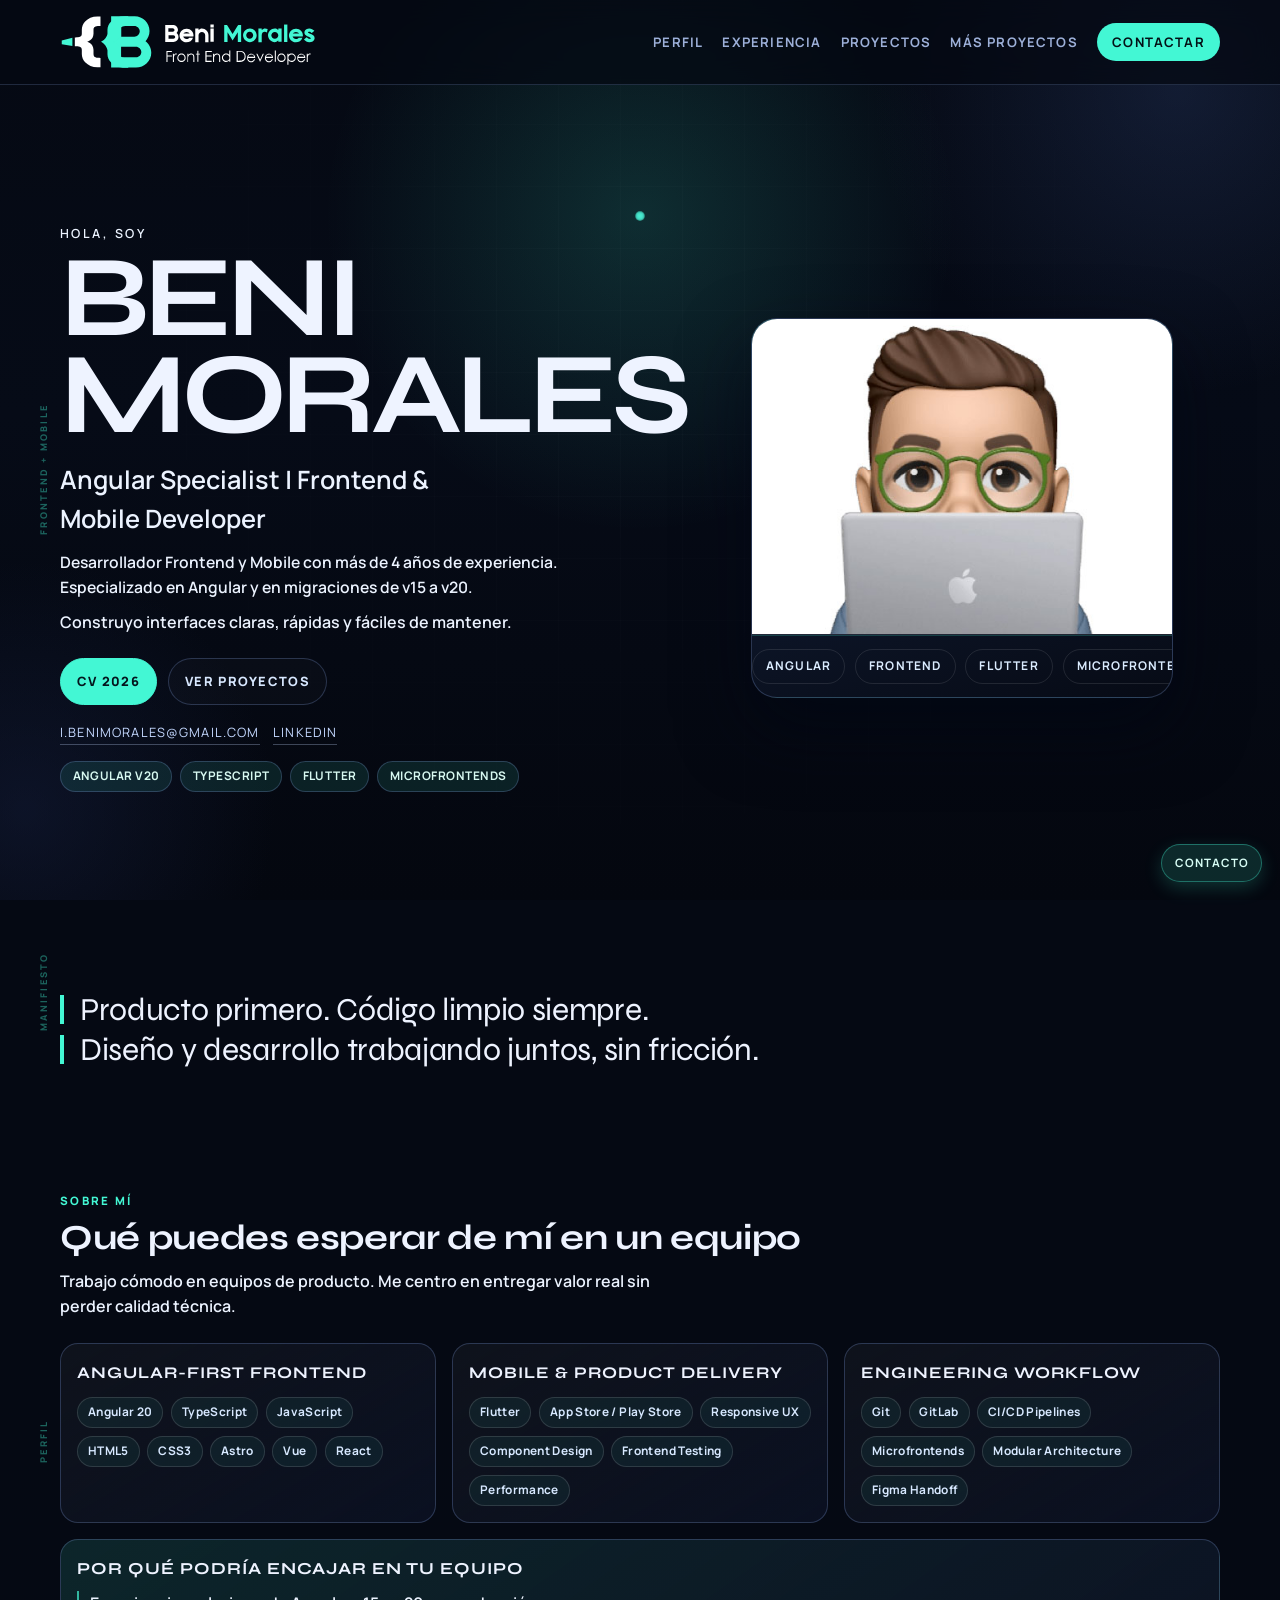
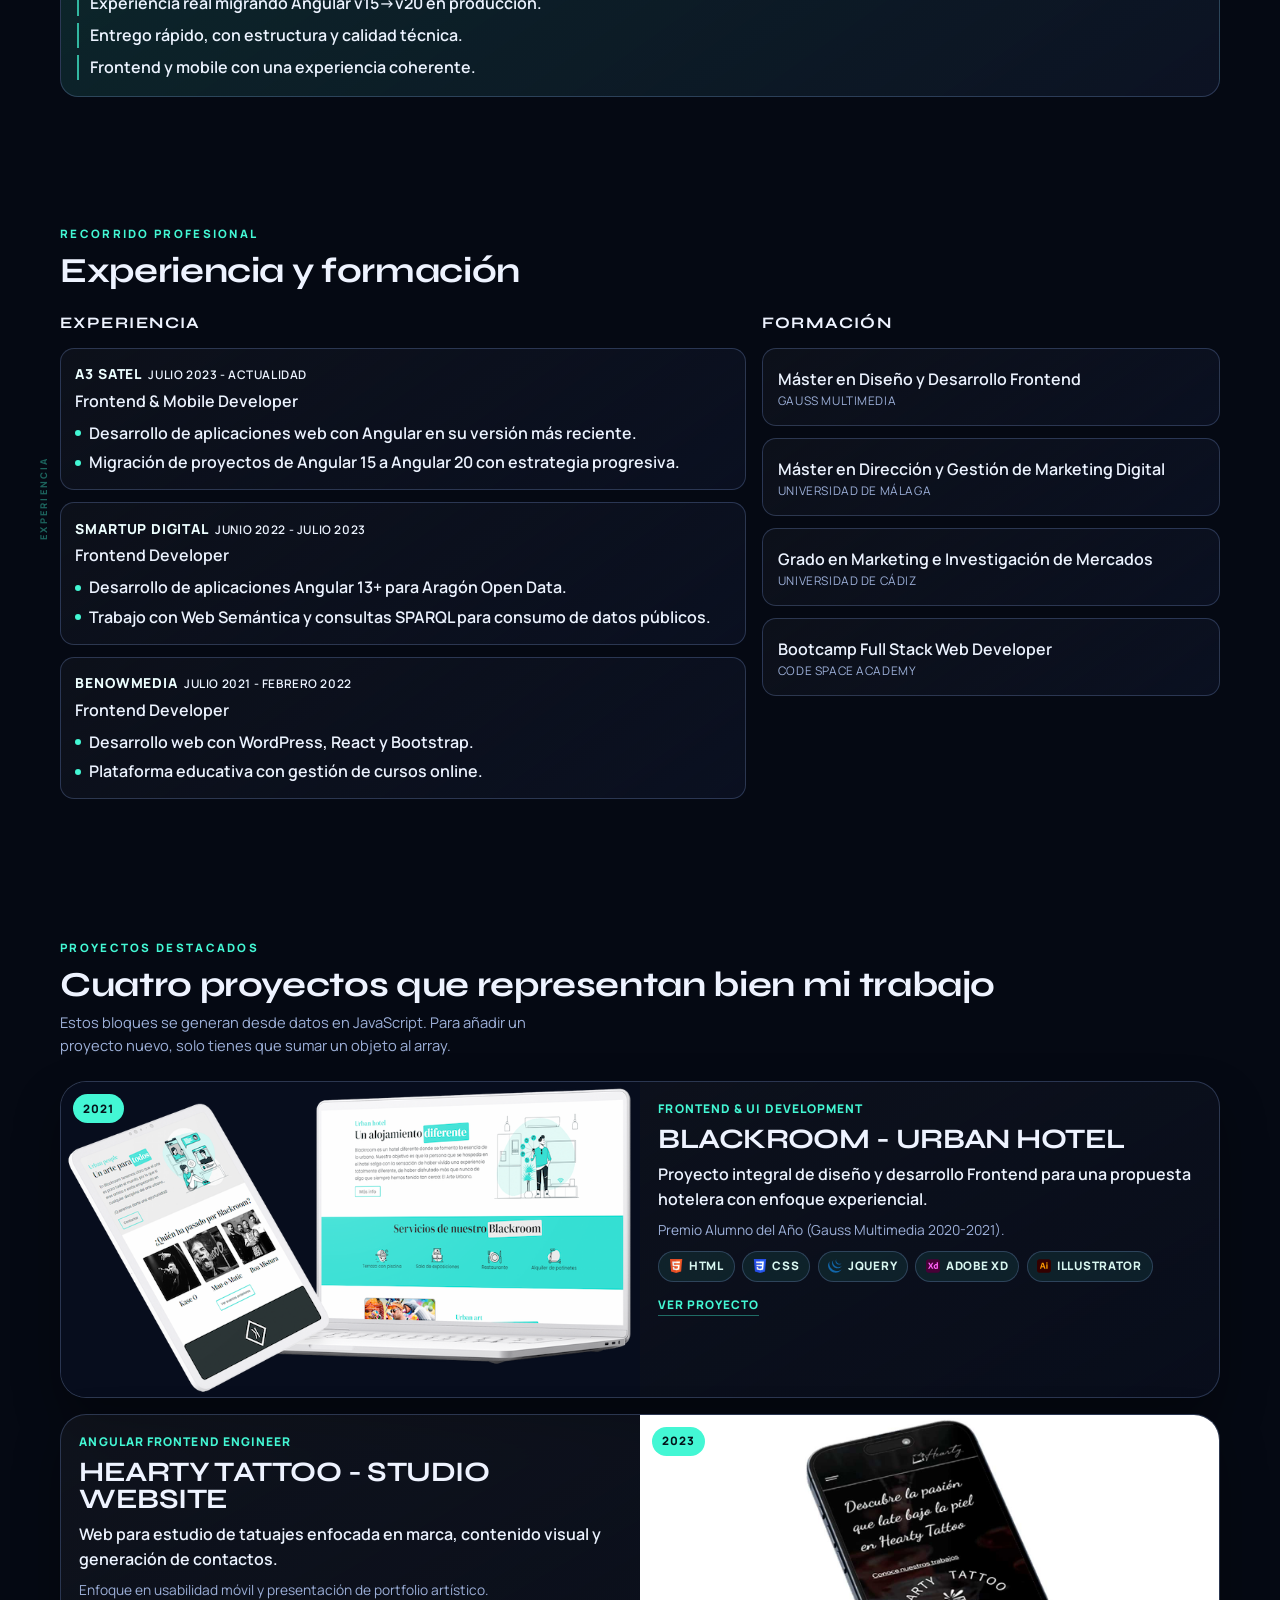
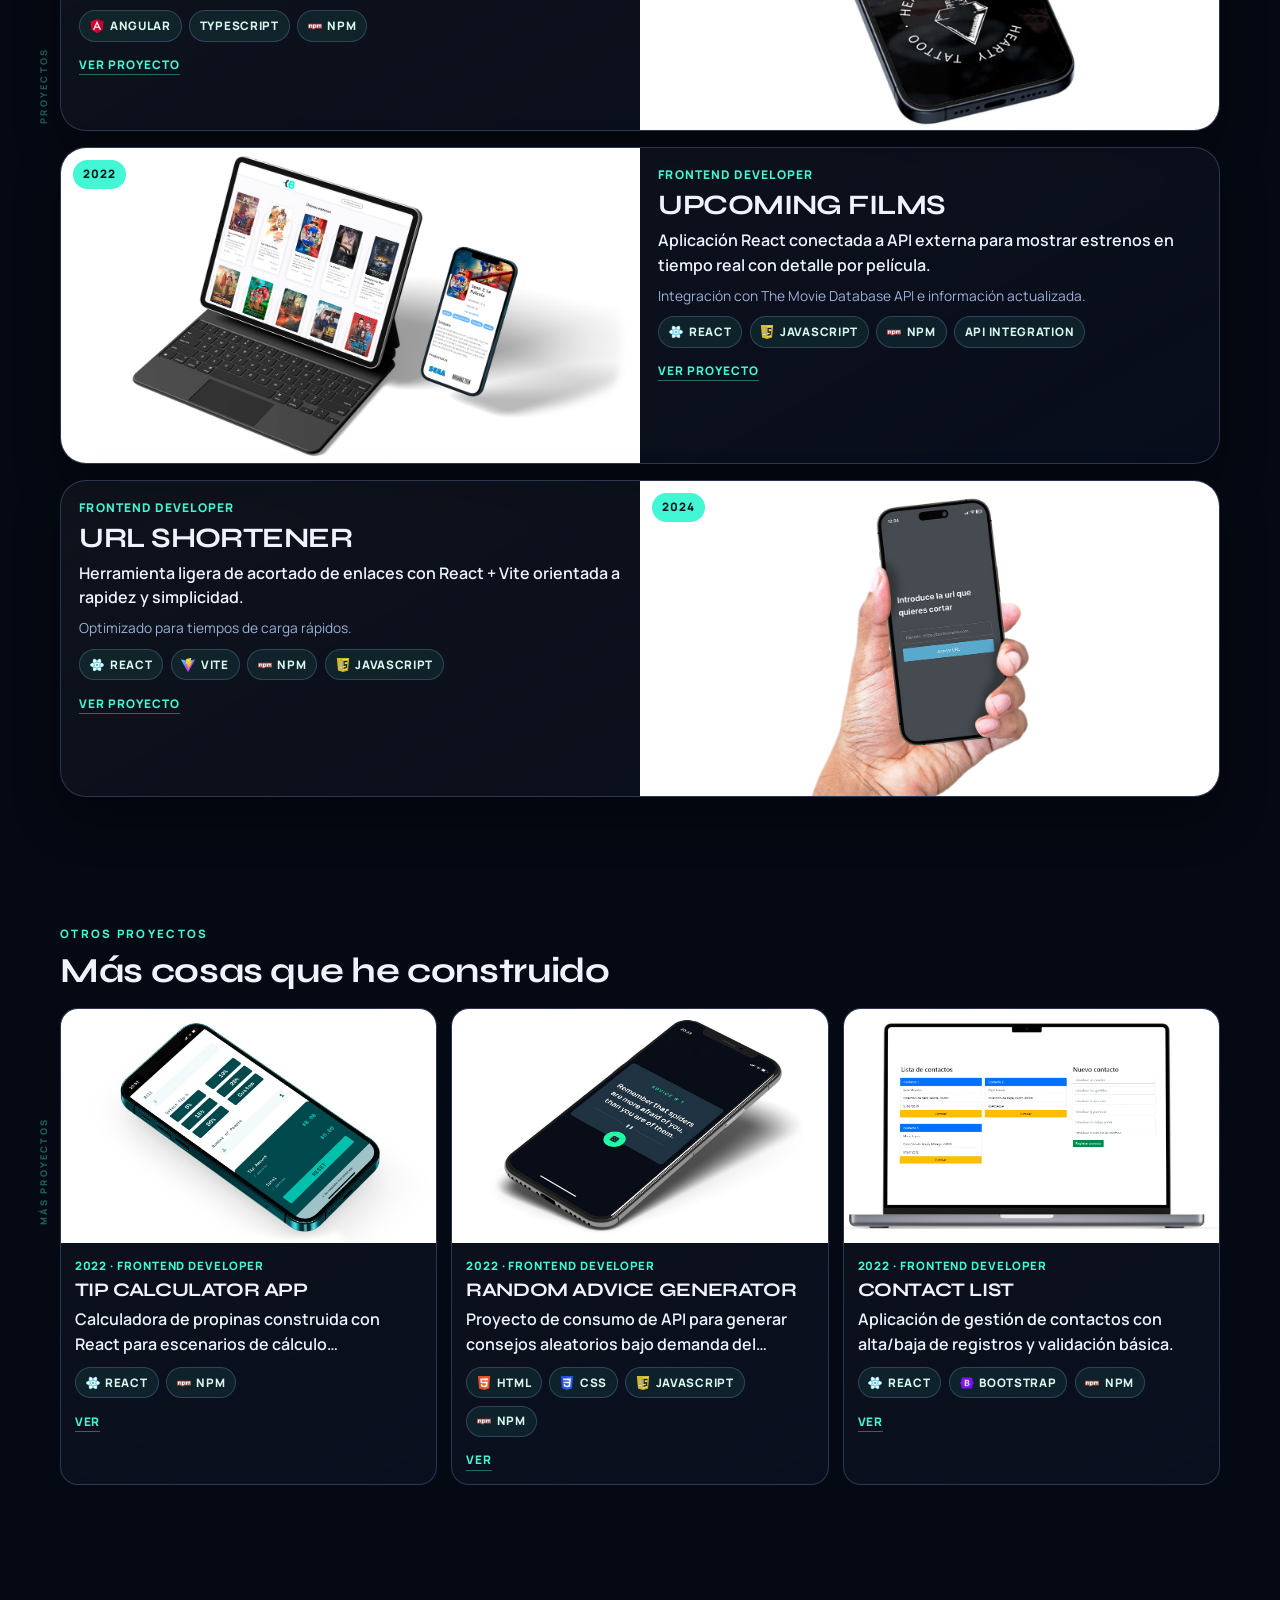
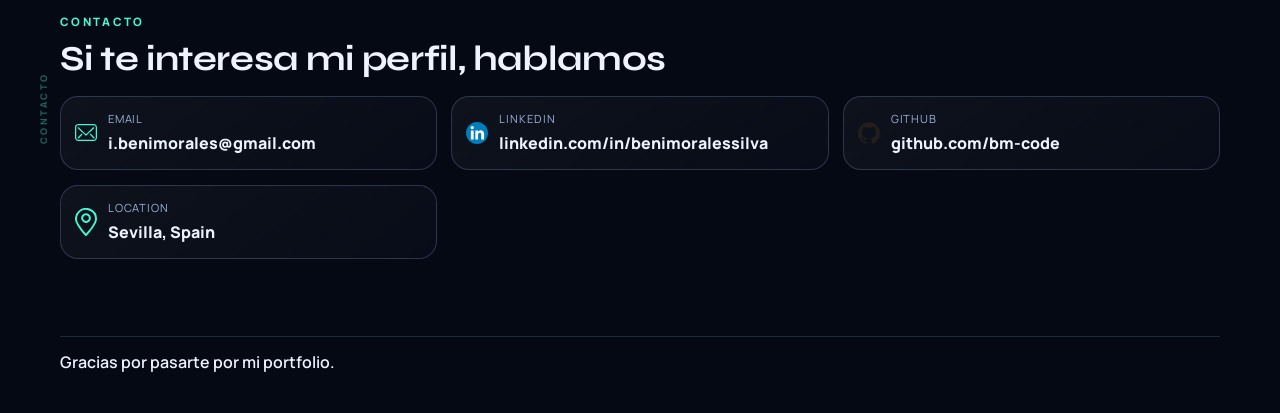
==== commit e25036c9: "feat: Implement portfolio content and projects data structure - Added main.js with functions to rend" ====
--- a/index.html
+++ b/index.html
@@ -1,383 +1,231 @@
-<!DOCTYPE html>
-<html lang="es">
-
-<head>
-    <meta charset="UTF-8">
-    <meta http-equiv="X-UA-Compatible" content="IE=edge">
-    <meta name="viewport" content="width=device-width, initial-scale=1.0">
-    <title>Beni Morales | Front End Developer</title>
-    <meta name="description" content="Front End Developer">
-    <!-- Google Tag Manager -->
-    <script>(function (w, d, s, l, i) {
-            w[l] = w[l] || []; w[l].push({
-                'gtm.start':
-                    new Date().getTime(), event: 'gtm.js'
-            }); var f = d.getElementsByTagName(s)[0],
-                j = d.createElement(s), dl = l != 'dataLayer' ? '&l=' + l : ''; j.async = true; j.src =
-                    'https://www.googletagmanager.com/gtm.js?id=' + i + dl; f.parentNode.insertBefore(j, f);
-        })(window, document, 'script', 'dataLayer', 'GTM-NKQC82H');</script>
-    <!-- End Google Tag Manager -->
-    <link rel="icon" type="image/x-icon" href="./img/favicon.ico">
-    <link rel="preconnect" href="https://fonts.googleapis.com">
-    <link rel="preconnect" href="https://fonts.gstatic.com" crossorigin>
-    <link href="https://fonts.googleapis.com/css2?family=Inter:wght@400;700&display=swap" rel="stylesheet">
-    <link rel="stylesheet" href="css/style.css">
-</head>
-
-<body>
-    <!-- Google Tag Manager (noscript) -->
-    <noscript><iframe src="https://www.googletagmanager.com/ns.html?id=GTM-NKQC82H" height="0" width="0"
-            style="display:none;visibility:hidden"></iframe></noscript>
-    <!-- End Google Tag Manager (noscript) -->
-    <header>
-        <div class="header">
-            <div class="header__logo">
-                <a href="#top"><img src="img/logo.svg"></a>
-            </div>
-            <div class="header__menu">
-                <input type="checkbox" id="burger-activador">
-                <label for="burger-activador" class="header__menu-burger">
-                    <div></div>
-                    <div></div>
-                    <div></div>
-                </label>
-
-                <nav class="header__menu-desplegable">
-                    <ul class="mobile-menu">
-                        <li><a class="menu__link" href="#top">Beni</a></li>
-                        <li><a class="menu__link" href="#career">Skills</a></li>
-                        <li><a class="menu__link" href="#formacion">Formación</a></li>
-                        <li><a class="menu__link" href="#services">Qué puedo ofrecer</a></li>
-                        <li><a class="menu__link" href="#projects">Proyectos</a></li>
-                        <li><a class="btn hello" href="#contact"><span class="hello__icon">👋🏼</span> Salúdame!</a>
-                        </li>
-                    </ul>
-                </nav>
-
-            </div>
-            <!--.header__menu-->
-        </div>
-        <!--.header-->
-    </header>
-
-    <main id="top">
-
-        <section class="cabecera cabecera-mobile">
-            <div class="cabecera__name">
-                <p>👋🏼 Hola, soy</p>
-                <h2>Beni Morales</h2>
-                <a href="docs/CV_Benimorales.pdf" target="_blank" download="CV Beni Morales"
-                    class="cv__btn project__btn">📄 Descarga mi
-                    CV</a>
-            </div>
-            <div class="cabecera__frontend">
-                <div class="cabecera__frontend-profession">
-                    <h1>Front End<br> Developer</h1>
-                    <ul class="social__links">
-                        <li><a href="https://github.com/bm-code/" target="_blank" rel="nofollow noopener"><img
-                                    src="./img/github.svg"></a>
-                        </li>
-                        <li><a href="https://www.linkedin.com/in/benimoralessilva/" target="_blank"
-                                rel="nofollow noopener"><img src="./img/linkedin.svg"></a></li>
-                    </ul>
-                </div>
-                <div class="cabecera__frontend-memoji">
-                    <img src="img/memoji.jpg">
-                </div>
-            </div>
-        </section>
-        <section class="cabecera cabecera-desktop">
-            <div class="cabecera-desktop__content">
-                <p>👋🏼 Hola, soy</p>
-                <h2>Beni Morales</h2>
-                <p>Front End Developer</p>
-                <div class="cabecera-desktop__memoji">
-                    <img src="img/memoji.jpg">
-                </div>
-                <a href="docs/CV_Benimorales.pdf" target="_blank" download="CV Beni Morales"
-                    class="cv__btn project__btn">📄 Descarga mi
-                    CV</a>
-                <ul class="social__links">
-                    <li><a href="https://github.com/bm-code/" target="_blank" rel="nofollow noopener"><img
-                                src="./img/github.svg"></a>
-                    </li>
-                    <li><a href="https://www.linkedin.com/in/benimoralessilva/" target="_blank"
-                            rel="nofollow noopener"><img src="./img/linkedin.svg"></a></li>
-                </ul>
-                <p class="featured">Bienvenido a mi Portfolio!</p>
-            </div>
-        </section>
-
-        <section class="career" id="career">
-            <div class="career__title">
-                <h2>A qué me dedico</h2>
-                <p>Como Desarrollador Front End trabajo en el diseño y desarrollo de aplicaciones web de todo tipo. Me
-                    dedico desde la creación del diseño de un prototipo hasta el desarrollo del mismo y la
-                    implementación de las funcionalidades que requiera.</p>
-                <img src="img/developer.svg" alt="Development vector">
-            </div>
-            <div class="career__content">
-
-                <div class="career__icons">
-                    <h3 class="carreer__icons-title">Tecnologías Front End</h3>
-                    <ul class="career__icons-list">
-                        <li><span class="tooltip">HTML</span><img src="img/html.svg"></li>
-                        <li><span class="tooltip">CSS</span><img src="img/css.svg"></li>
-                        <li><span class="tooltip">JavaScript</span><img src="img/javascript.svg"></li>
-                        <li><span class="tooltip">React</span><img src="img/react.svg"></li>
-                        <li><span class="tooltip">Angular</span><img src="img/angular.svg"></li>
-                        <li><span class="tooltip">Bootstrap</span><img src="img/bootstrap.svg"></li>
-                        <li><span class="tooltip">Git</span><img src="img/git.svg"></li>
-                        <li><span class="tooltip">npm</span><img src="img/npm.svg"></li>
-                    </ul>
-                    <h3 class="carreer__icons-title">Herramientas de diseño</h3>
-                    <p>Además, tengo conocimientos y experiencia en el uso de herrmientas de edición y diseño gráfico.
-                    </p>
-                    <ul class="career__icons-list">
-                        <li><span class="tooltip">Adobe xd</span><img src="img/adobe-xd.svg"></li>
-                        <li><span class="tooltip">Photoshop</span><img src="img/photoshop.svg"></li>
-                        <li><span class="tooltip">Illustrator</span><img src="img/illustrator.svg"></li>
-                    </ul>
-                </div>
-            </div>
-        </section>
-
-        <section class="formacion" id="formacion">
-            <div class="formacion__title">
-                <h2>Mi formación</h2>
-            </div>
-            <div class="formacion__content">
-                <ul>
-                    <li>
-                        <p>📚 <b>Grado en Marketing e Investigación de Mercados</b> - Universidad de Cádiz</p>
-                    </li>
-                    <li>
-                        <p>🎓 <b>Máster en Dirección y Gestión de Marketing Digital</b> - Universidad de Málaga</p>
-                    </li>
-                    <li>
-                        <p>
-                            🎨 <b>Máster en Diseño y Desarrollo Front End</b> - Gauss Multimedia
-                            <span class="award">🏆 Premio Alumno del Año Curso 2020-2021</span>
-                        </p>
-                    </li>
-                    <li>
-                        <p>💻 <b>Bootcamp Full Stack Web Development</b> - Code Space Academy</p>
-                    </li>
-                </ul>
-            </div>
-        </section>
-
-        <section class="services" id="services">
-            <h2 class="services__title">Qué puedo <span class="green">ofrecer</span> </h2>
-
-            <div class="services__grid">
-                <div class="services__card">
-                    <img class="services__card-img" src="./img/web-design.svg">
-                    <h2 class="services__card-title">Diseño Web</h2>
-                </div>
-
-                <div class="services__card">
-                    <img class="services__card-img" src="./img/development.svg">
-                    <h2 class="services__card-title">Desarrollo Web</h2>
-                </div>
-
-                <div class="services__card">
-                    <img class="services__card-img" src="./img/design-develop.svg">
-                    <h2 class="services__card-title">Diseño y Desarrollo</h2>
-                </div>
-            </div>
-        </section>
-
-        <section class="projects" id="projects">
-            <h2 class="projects__title">Mis proyectos</h2>
-
-            <div class="projects__item">
-                <img class="projects__item-img" src="./img/blackroom.png">
-                <div class="projects__item-content">
-                    <h3 class="projects__item-content-title">Blackroom - Urban Hotel</h3>
-                    <p class="projects__item-content-description">Web realizada como Proyecto de Fin del Máster
-                        en
-                        Diseño y Desarrollo Front End. Se trata de la web de un hotel urbano "con mucho rollo" que
-                        cuenta con exposiciones y conciertos para todos los públicos. En este caso llevé a cabo desde la
-                        creación de la idea hasta el diseño del prototipo con <b>Adobe xd</b> y su posterior desarrollo.
-                        Con el desarrollo de este proyecto recibí el <b>premio al alumno del año</b> en el curso
-                        2020-2021.</p>
-                    <div class="projects__item-tools">
-                        <ul>
-                            <li><img src="img/html.svg" alt="logo html"></li>
-                            <li><img src="img/css.svg" alt="logo css"></li>
-                            <li><img src="img/jquery.svg" alt="jquery logo"></li>
-                            <li><img src="img/adobe-xd.svg" alt="adobe xd logo"></li>
-                            <li><img src="img/illustrator.svg" alt=illustrator logo"></li>
-                        </ul>
-                    </div>
-                    <a class="project__btn" href="https://www.gaussmultimedia.eu/thebest/2021/benimorales/index.php"
-                        target="_blank">🌐 Ver proyecto</a>
-                </div>
-            </div>
-
-            <div class="projects__item">
-                <img class="projects__item-img" src="./img/hearty-tattoo.jpg">
-                <div class="projects__item-content">
-                    <h3 class="projects__item-content-title">Hearty Tattoo - Estudio de tatuajes</h3>
-                    <p class="projects__item-content-description">Hearty Tattoo" es un proyecto web que diseñé y
-                        desarrollé utilizando Angular, con el objetivo de proporcionar a un estudio de tatuajes una
-                        presencia en línea atractiva y funcional. Esta página web simple y elegante ofrece a los
-                        visitantes una vista completa de los trabajos artísticos del estudio, información sobre los
-                        tatuadores, horarios de atención y la posibilidad de contactar fácilmente para programar citas.
-                        Con una interfaz intuitiva y un diseño que refleja la esencia creativa del estudio, "Hearty
-                        Tattoo" es una herramienta esencial para atraer a nuevos clientes y fortalecer la comunidad de
-                        amantes del arte corporal.</p>
-                    <div class="projects__item-tools">
-                        <ul>
-                            <li><img src="img/angular.svg" alt="node package manager logo"></li>
-                            <li><img src="img/npm.svg" alt="node package manager logo"></li>
-                        </ul>
-                    </div>
-                    <a class="project__btn" href="https://heartytattoo.com/" target="_blank">🌐 Ver
-                        proyecto</a>
-                </div>
-            </div>
-
-            <div class="projects__item">
-                <img class="projects__item-img" src="./img/advice-generator.jpg">
-                <div class="projects__item-content">
-                    <h3 class="projects__item-content-title">Random Advice Generator</h3>
-                    <p class="projects__item-content-description">Herramienta desarrollada mediante la conexión con la
-                        API "Advice Slip". Haciendo click en el botón se hará una petición a la API y generará una frase
-                        aleatoria.</p>
-                    <div class="projects__item-tools">
-                        <ul>
-                            <li><img src="img/html.svg" alt="logo html"></li>
-                            <li><img src="img/css.svg" alt="logo css"></li>
-                            <li><img src="img/javascript.svg" alt="logo javascript"> </li>
-                            <li><img src="img/npm.svg" alt="node package manager logo"></li>
-                        </ul>
-                    </div>
-                    <a class="project__btn" href="https://advice-generator-tool.vercel.app/" target="_blank">🌐 Ver
-                        proyecto</a>
-                </div>
-            </div>
-
-            <div class="projects__item">
-                <img class="projects__item-img" src="./img/tip-calculator.jpg">
-                <div class="projects__item-content">
-                    <h3 class="projects__item-content-title">Tip Calculator App</h3>
-                    <p class="projects__item-content-description">Calculadora de propinas realizada con <b>React.js</b>.
-                        El usuario indica el precio de la cuenta, la propina que quieren dar y el número de
-                        personas que son. La herramienta calculará el precio de la propina y el precio final de la
-                        cuenta por persona.</p>
-                    <div class="projects__item-tools">
-                        <ul>
-                            <li><img src="img/react.svg" alt="logo react.js"> </li>
-                            <li><img src="img/npm.svg" alt="node package manager logo"></li>
-                        </ul>
-                    </div>
-                    <a class="project__btn" href="https://tip-calculator-tool.vercel.app/" target="_blank">🌐 Ver
-                        proyecto</a>
-                </div>
-            </div>
-
-            <div class="projects__item">
-                <img class="projects__item-img" src="./img/upcoming-films.jpg">
-                <div class="projects__item-content">
-                    <h3 class="projects__item-content-title">Upcoming Films</h3>
-                    <p class="projects__item-content-description">Aplicación web que muestra a tiempo real todas las
-                        películas de estreno. Haciendo click en una película el usuario podrá ver la ficha de la misma,
-                        donde se encuentra su correspondiente enlace a IMDB. Este proyecto se ha realizado con
-                        <b>React.js</b> conectando con la <b>API de The Movie Database</b> para mostrar todos los datos.
-                    </p>
-                    <div class="projects__item-tools">
-                        <ul>
-                            <li><img src="img/react.svg" alt="logo react.js"></li>
-                            <li><img src="img/npm.svg" alt="node package manager logo"></li>
-                        </ul>
-                    </div>
-                    <a class="project__btn" href="https://upcoming-films.vercel.app/" target="_blank">🌐 Ver
-                        proyecto</a>
-                </div>
-            </div>
-
-            <div class="projects__item">
-                <img class="projects__item-img" src="./img/url-shortener.jpg">
-                <div class="projects__item-content">
-                    <h3 class="projects__item-content-title">URL Shortener</h3>
-                    <p class="projects__item-content-description">Simple pero útil. Un acortador de enlaces desarrollado
-                        con <b>React + Vite</b>.
-                    </p>
-                    <div class="projects__item-tools">
-                        <ul>
-                            <li><img src="img/react.svg" alt="logo react.js"> </li>
-                            <li><img src="img/vite.svg" alt="logo vite"> </li>
-                            <li><img src="img/npm.svg" alt="node package manager logo"></li>
-                        </ul>
-                    </div>
-                    <a class="project__btn" href="https://url-shortener-woad.vercel.app/" target="_blank">🌐 Ver
-                        proyecto</a>
-                </div>
-            </div>
-
-            <div class="projects__item">
-                <img class="projects__item-img" src="./img/contact-list.jpg">
-                <div class="projects__item-content">
-                    <h3 class="projects__item-content-title">Contact List</h3>
-                    <p class="projects__item-content-description">Lista de contacto desarrollada con <b>React.js</b> y
-                        <b>Bootstrap 5</b>. El usuario podrá añadir y quitar contactos de la lista rellenando una seria
-                        de datos.
-                    </p>
-                    <div class="projects__item-tools">
-                        <ul>
-                            <li><img src="img/react.svg" alt="logo react.js"> </li>
-                            <li><img src="img/bootstrap.svg" alt="logo bootstrap 5"> </li>
-                            <li><img src="img/npm.svg" alt="node package manager logo"></li>
-                        </ul>
-                    </div>
-                    <a class="project__btn" href="https://contact-list-eta.vercel.app/" target="_blank">🌐 Ver
-                        proyecto</a>
-                </div>
-            </div>
-
-        </section>
-
-        <section class="contact" id="contact">
-            <!--<h2 class="contact__title">👋🏼 Contacta conmigo!</h2>
-
-            <div class="contact__form">
-                <form action="https://formspree.io/f/myyodewp" method="POST">
-                    <input required id="input-form" class="form__nombre" type="text" name="nombre"
-                        placeholder="¿Cómo te llamas?">
-                    <input required id="input-form" class="form__email" type="email" name="email"
-                        placeholder="Tu email">
-                    <textarea required id="input-form" class="form__mensaje" name="mensaje"
-                        placeholder="Mensaje"></textarea>
-                    <input class="form__accept" required type="checkbox" id="terms-checkbox">
-                    <label for="terms-checkbox">Acepto los términos y condiciones</label>
-                    <input value="Enviar" class="form__btn" type="submit">
-                </form>
-            </div>-->
-
-            <div class="contact__icons">
-                <div class="contact__icons-email">
-                    <img src="./img/mensaje.svg">
-                    <a href="mailto:i.benimorales@gmail.com">i.benimorales@gmail.com</a>
-                </div>
-                <div class="contact__icons-location">
-                    <img src="./img/location.svg">
-                    <p>Sevilla</p>
-                </div>
-            </div>
-        </section>
-
-    </main>
-    <button class="g-recaptcha" data-sitekey="6LeVmLUfAAAAAP5wG3H4rFpUTYHMd2NKW3M748YG" data-callback='onSubmit'
-        data-action='submit'>
-    </button>
-    <footer>
-        <p>Portfolio realizado con 💙 por <b>Beni Morales.</b></p>
-    </footer>
-
-    <script src="https://www.google.com/recaptcha/api.js"></script>
-    <script src="./js/main.js"></script>
-</body>
-
-</html>+<!DOCTYPE html>
+<html lang="es">
+
+<head>
+    <meta charset="UTF-8">
+    <meta http-equiv="X-UA-Compatible" content="IE=edge">
+    <meta name="viewport" content="width=device-width, initial-scale=1.0">
+
+    <title>Beni Morales | Angular Specialist · Frontend & Mobile Developer</title>
+    <meta name="description"
+        content="Portfolio de Beni Morales. Desarrollo Frontend y Mobile con foco en Angular, calidad de código y producto.">
+    <meta name="keywords"
+        content="Beni Morales, Angular Specialist, Frontend Developer, Mobile Developer, Flutter, Microfrontends, TypeScript, CI/CD, GitLab">
+
+    <meta property="og:type" content="website">
+    <meta property="og:title" content="Beni Morales | Angular Specialist · Frontend & Mobile">
+    <meta property="og:description"
+        content="Desarrollador Frontend y Mobile con experiencia en Angular, migraciones de versión y arquitectura modular.">
+    <meta property="og:image" content="./img/memoji.jpg">
+    <meta property="og:locale" content="es_ES">
+
+    <meta name="twitter:card" content="summary_large_image">
+    <meta name="twitter:title" content="Beni Morales | Angular Specialist · Frontend & Mobile">
+    <meta name="twitter:description"
+        content="Portfolio personal de desarrollo Frontend y Mobile.">
+    <meta name="twitter:image" content="./img/memoji.jpg">
+
+    <script>(function (w, d, s, l, i) {
+            w[l] = w[l] || []; w[l].push({
+                'gtm.start':
+                    new Date().getTime(), event: 'gtm.js'
+            }); var f = d.getElementsByTagName(s)[0],
+                j = d.createElement(s), dl = l != 'dataLayer' ? '&l=' + l : ''; j.async = true; j.src =
+                    'https://www.googletagmanager.com/gtm.js?id=' + i + dl; f.parentNode.insertBefore(j, f);
+        })(window, document, 'script', 'dataLayer', 'GTM-NKQC82H');</script>
+
+    <link rel="icon" type="image/x-icon" href="./img/favicon.ico">
+    <link rel="preconnect" href="https://fonts.googleapis.com">
+    <link rel="preconnect" href="https://fonts.gstatic.com" crossorigin>
+    <link
+        href="https://fonts.googleapis.com/css2?family=Manrope:wght@400;500;600;700;800&family=Syne:wght@500;700;800&display=swap"
+        rel="stylesheet">
+    <link rel="stylesheet" href="./css/style.css">
+</head>
+
+<body>
+    <noscript><iframe src="https://www.googletagmanager.com/ns.html?id=GTM-NKQC82H" height="0" width="0"
+            style="display:none;visibility:hidden"></iframe></noscript>
+
+    <canvas class="cursor-trail" id="cursor-trail" aria-hidden="true"></canvas>
+    <a class="floating-cta" href="#contact">Contacto</a>
+
+    <div class="site-shell" id="top">
+        <header class="site-header">
+            <div class="site-header__inner">
+                <a class="brand" href="#top" aria-label="Volver arriba">
+                    <img src="./img/logo.svg" alt="Beni Morales logo">
+                </a>
+
+                <button class="menu-toggle" type="button" aria-expanded="false" aria-controls="site-nav"
+                    aria-label="Abrir menú">
+                    <span></span>
+                    <span></span>
+                </button>
+
+                <nav class="site-nav" id="site-nav" aria-label="Navegación principal">
+                    <a class="site-nav__link" href="#about">Perfil</a>
+                    <a class="site-nav__link" href="#experience">Experiencia</a>
+                    <a class="site-nav__link" href="#featured">Proyectos</a>
+                    <a class="site-nav__link" href="#archive">Más proyectos</a>
+                    <a class="site-nav__cta" href="#contact">Contactar</a>
+                </nav>
+            </div>
+        </header>
+
+        <main>
+            <section class="hero section" data-reveal>
+                <span class="hero__rotator">Frontend + Mobile</span>
+
+                <div class="hero__copy">
+                    <p class="hero__kicker" id="hero-kicker"></p>
+                    <h1 class="hero__title" id="hero-title"></h1>
+                    <p class="hero__role" id="hero-role"></p>
+                    <p class="hero__intro" id="hero-intro"></p>
+
+                    <p class="lang-pair" id="hero-line"></p>
+
+                    <div class="hero__actions">
+                        <a class="btn btn--primary" href="./docs/CV_Beni_Morales_2026.pdf" target="_blank"
+                            rel="noopener" download="CV_Beni_Morales_2026">CV 2026</a>
+                        <a class="btn btn--secondary" href="#featured">Ver proyectos</a>
+                    </div>
+
+                    <div class="hero__contact">
+                        <a id="hero-email" href="mailto:i.benimorales@gmail.com">i.benimorales@gmail.com</a>
+                        <a id="hero-linkedin" href="https://www.linkedin.com/in/benimoralessilva/" target="_blank"
+                            rel="nofollow noopener">LinkedIn</a>
+                    </div>
+
+                    <ul class="hero__badges" id="hero-badges"></ul>
+                </div>
+
+                <aside class="hero__visual">
+                    <div class="hero__memoji-wrap">
+                        <img src="./img/memoji.jpg" alt="Beni Morales memoji">
+                    </div>
+
+                    <div class="hero__marquee">
+                        <div class="hero__marquee-track" id="hero-marquee-track"></div>
+                    </div>
+                </aside>
+            </section>
+
+            <section class="statement section" data-reveal>
+                <span class="section-rotator">Manifiesto</span>
+                <div class="statement__grid" id="statement-grid"></div>
+            </section>
+
+            <section class="about section" id="about" data-reveal>
+                <span class="section-rotator">Perfil</span>
+                <header class="section-heading">
+                    <p class="section-heading__kicker">Sobre mí</p>
+                    <h2>Qué puedes esperar de mí en un equipo</h2>
+                </header>
+
+                <p class="lang-pair about__lead" id="profile-summary"></p>
+
+                <div class="stack-layout" id="stack-groups"></div>
+
+                <article class="why-card">
+                    <h3>Por qué podría encajar en tu equipo</h3>
+                    <ul class="why-card__list" id="why-list"></ul>
+                </article>
+            </section>
+
+            <section class="experience section" id="experience" data-reveal>
+                <span class="section-rotator">Experiencia</span>
+                <header class="section-heading">
+                    <p class="section-heading__kicker">Recorrido profesional</p>
+                    <h2>Experiencia y formación</h2>
+                </header>
+
+                <div class="experience-layout">
+                    <div class="experience-column">
+                        <h3>Experiencia</h3>
+                        <div id="experience-list"></div>
+                    </div>
+
+                    <div class="experience-column">
+                        <h3>Formación</h3>
+                        <div id="education-list"></div>
+                    </div>
+                </div>
+            </section>
+
+            <section class="projects section" id="featured" data-reveal>
+                <span class="section-rotator">Proyectos</span>
+                <header class="section-heading">
+                    <p class="section-heading__kicker">Proyectos destacados</p>
+                    <h2>Cuatro proyectos que representan bien mi trabajo</h2>
+                </header>
+
+                <p class="projects__intro">Estos bloques se generan desde datos en JavaScript. Para añadir un proyecto
+                    nuevo, solo tienes que sumar un objeto al array.</p>
+
+                <div class="featured-grid" id="featured-projects"></div>
+
+                <template id="featured-card-template">
+                    <article class="featured-card" data-reveal>
+                        <div class="featured-card__media">
+                            <img class="featured-card__image" src="" alt="">
+                            <span class="featured-card__year"></span>
+                        </div>
+
+                        <div class="featured-card__body">
+                            <p class="featured-card__role"></p>
+                            <h3 class="featured-card__title"></h3>
+                            <p class="lang-pair featured-card__summary"></p>
+                            <p class="featured-card__note"></p>
+                            <ul class="tech-pills featured-card__tech"></ul>
+
+                            <a class="featured-card__link" target="_blank" rel="noopener noreferrer">Ver proyecto</a>
+                        </div>
+                    </article>
+                </template>
+            </section>
+
+            <section class="archive section" id="archive" data-reveal>
+                <span class="section-rotator">Más proyectos</span>
+                <header class="section-heading">
+                    <p class="section-heading__kicker">Otros proyectos</p>
+                    <h2>Más cosas que he construido</h2>
+                </header>
+
+                <div class="archive-grid" id="archive-projects"></div>
+
+                <template id="archive-card-template">
+                    <article class="archive-card" data-reveal>
+                        <img class="archive-card__image" src="" alt="">
+                        <div class="archive-card__body">
+                            <p class="archive-card__meta"></p>
+                            <h3 class="archive-card__title"></h3>
+                            <p class="lang-pair archive-card__summary"></p>
+                            <ul class="tech-pills archive-card__tech"></ul>
+                            <a class="archive-card__link" target="_blank" rel="noopener noreferrer">Ver</a>
+                        </div>
+                    </article>
+                </template>
+            </section>
+
+            <section class="contact section" id="contact" data-reveal>
+                <span class="section-rotator">Contacto</span>
+                <header class="section-heading">
+                    <p class="section-heading__kicker">Contacto</p>
+                    <h2>Si te interesa mi perfil, hablamos</h2>
+                </header>
+
+                <div class="contact-grid" id="contact-grid"></div>
+            </section>
+        </main>
+
+        <footer class="site-footer">
+            <p class="lang-pair" id="footer-line"></p>
+        </footer>
+    </div>
+
+    <script src="./js/data.js"></script>
+    <script src="./js/main.js"></script>
+</body>
+
+</html>
--- a/css/style.css
+++ b/css/style.css
@@ -1,934 +1,1075 @@
-/*Reset*/
-
-* {
-    box-sizing: border-box;
-}
-
-h1,
-h2,
-h3,
-h4,
-h5,
-h6,
-body,
-p,
-figure,
-blockquote {
-    margin: 0;
-}
-
-img {
-    max-width: 100%;
-    height: auto;
-    display: block;
-}
-
-input[type="text"],
-input[type="email"],
-textarea {
-    width: 100%;
-    outline: none;
-}
-
-button {
-    border: 1px solid;
-    background: transparent;
-}
-
-ul,
-ol {
-    list-style: none;
-    margin: 0;
-    padding: 0;
-    margin: 0;
-    list-style: none;
-}
-
-a,
-a:hover {
-    text-decoration: none;
-}
-
-picture {
-    display: block;
-}
-
-textarea {
-    resize: vertical;
-    max-height: 200px;
-}
-
-/*Estilos globales*/
-
-/* @media (prefers-color-scheme: dark) {
-    :root{
-        --background-color:#000;
-        --text-color: #fff;
-    }
-  }
-  
-  @media (prefers-color-scheme: light) {
-    :root{
-        --background-color: #121213;
-        --text-color: #eee;
-    }
-  } */
-
-:root {
-    /*     background: var(--background-color);
-    color: var(--text-color); */
-    --dark-blue: #1D2238;
-    --bg-blue: #F8FBFE;
-    --green: #43F7D4;
-    --white: #ffffff;
-    --tooltip-blue: #4C5268;
-    --inter: 'Inter', sans-serif;
-}
-
-/*Tema*/
-
-html {
-    height: 100%;
-    scroll-behavior: smooth;
-}
-
-::selection,
-mark {
-    background-color: var(--green);
-    color: var(--dark-blue)
-}
-
-body {
-    font-family: var(--inter);
-    display: flex;
-    flex-direction: column;
-    color: var(--dark-blue);
-    width: 100%;
-}
-
-h1,
-h2 {
-    text-transform: uppercase;
-    font-size: 30px;
-}
-
-h3 {
-    text-transform: uppercase;
-    font-size: 26px;
-}
-
-@media screen and (min-width:768px) {
-    p {
-        font-size: 22px;
-    }
-}
-
-p {
-    line-height: 1.6em;
-}
-
-main {
-    flex: 1;
-    width: 100%;
-}
-
-.green {
-    color: var(--green);
-}
-
-/*HEADER MÓVIL*/
-
-header {
-    height: 70px;
-    background-color: var(--dark-blue);
-    z-index: 1;
-}
-
-.header {
-    display: flex;
-    justify-content: space-between;
-    align-items: center;
-    height: 70px;
-    margin: 0 15px;
-}
-
-.header__logo {
-    display: flex;
-    justify-content: flex-start;
-    align-items: center;
-    height: 100%;
-}
-
-.header__logo img {
-    width: 180px;
-}
-
-.header__menu-burger {
-    height: 30px;
-    width: 30px;
-    border-radius: 100px;
-    background-color: var(--white);
-    display: flex;
-    flex-direction: column;
-    align-items: center;
-    justify-content: center;
-    cursor: pointer;
-}
-
-.header__menu-burger>div {
-    width: 20px;
-    height: 1.7px;
-    background-color: var(--dark-blue);
-    margin: 1px 0;
-    transition: all 0.4s;
-}
-
-#burger-activador {
-    display: none;
-}
-
-.header__menu-desplegable {
-    height: 0;
-    overflow: hidden;
-    background-color: var(--dark-blue);
-    width: 100%;
-    position: absolute;
-    top: 70px;
-    left: 0;
-    display: flex;
-    justify-content: center;
-    align-items: center;
-    transition: height 0.3s;
-    border-top: 1px solid #ffffff0d;
-}
-
-#burger-activador:checked~.header__menu-desplegable {
-    height: calc(100vh - 70px);
-}
-
-#burger-activador:checked~.header__menu-burger>div:nth-child(2) {
-    opacity: 0;
-    transform: translateX(-40px);
-    overflow: hidden;
-
-}
-
-#burger-activador:checked~.header__menu-burger>div:first-of-type {
-    transform: rotate(40deg) translate(2px, 2px);
-    ;
-}
-
-#burger-activador:checked~.header__menu-burger>div:last-of-type {
-    transform: rotate(-40deg) translate(3px, -4px);
-}
-
-.mobile-menu>li {
-    margin: 40px 0;
-}
-
-.mobile-menu>li>a {
-    color: var(--white);
-    font-size: 34px;
-    font-weight: 600;
-}
-
-/*Sección cabecera*/
-
-.cabecera-desktop {
-    display: none;
-}
-
-.cabecera-mobile {
-    width: 100%;
-    background-image: url(../img/cabecera-bg.svg);
-    background-repeat: no-repeat;
-    background-size: cover;
-    display: flex;
-    flex-direction: column;
-    justify-content: space-between;
-    padding-bottom: 100px;
-}
-
-.cabecera__name {
-    padding: 30px 15px;
-    margin: 30px 15px;
-    background-color: var(--white);
-    width: max-content;
-    border-radius: 10px;
-    box-shadow: 3px 3px 6px rgba(0, 0, 0, 0.16);
-}
-
-.cabecera__name>h2 {
-    margin-bottom: 10px;
-}
-
-.cabecera__name>p {
-    margin-bottom: 20px;
-}
-
-.cabecera__frontend {
-    display: flex;
-    justify-content: space-between;
-}
-
-.cabecera__frontend-profession {
-    padding: 20px 15px;
-    margin-left: 15px;
-    background-color: var(--white);
-    width: fit-content;
-    border-radius: 10px;
-    box-shadow: 3px 3px 6px rgba(0, 0, 0, 0.16);
-    display: flex;
-    flex-direction: column;
-    align-items: center;
-    height: 140px;
-}
-
-.cabecera__frontend-profession>h1 {
-    font-size: 22px;
-    margin-bottom: 15px;
-}
-
-.cabecera__frontend-memoji {
-    padding: 5px;
-    margin-right: 15px;
-    background-color: var(--white);
-    border-radius: 10px;
-    box-shadow: 3px 3px 6px rgba(0, 0, 0, 0.16);
-    display: flex;
-    align-items: center;
-    justify-content: center;
-    transform: translateY(60px);
-}
-
-.cabecera__frontend-memoji>img {
-    max-width: 150px;
-}
-
-.social__links {
-    display: flex;
-    justify-content: center;
-}
-
-.social__links>li {
-    margin-right: 10px;
-}
-
-.social__links img {
-    width: 32px;
-}
-
-/*Career*/
-
-.career__memoji {
-    display: none;
-}
-
-.career {
-    margin-top: 70px;
-    margin-left: 15px;
-    margin-right: 15px;
-}
-
-.career__title {
-    margin-bottom: 30px;
-}
-
-.career__title>img {
-    display: none;
-}
-
-.carreer__icons-title:first-child {
-    margin-bottom: 20px;
-}
-
-.carreer__icons-title~p {
-    margin-bottom: 20px;
-}
-
-.career__icons-list {
-    display: flex;
-    align-items: center;
-    flex-wrap: wrap;
-}
-
-.career__icons-list>li {
-    flex: 0 0 33%;
-    position: relative;
-    margin-bottom: 15px;
-}
-
-.career__icons-list>li>img {
-    margin-bottom: 20px;
-    padding: 5px;
-    background-color: var(--white);
-    border-radius: 10px;
-    box-shadow: 0 3px 6px rgba(0, 0, 0, 0.05);
-    width: 80px;
-    transition: box-shadow 0.2s;
-    z-index: -2;
-}
-
-.tooltip {
-    font-size: 14px;
-    text-align: center;
-    padding: 3px 10px;
-    background-color: var(--dark-blue);
-    color: var(--white);
-    border-radius: 6px;
-    position: absolute;
-    left: 0;
-    bottom: 90px;
-    right: 0;
-    height: 25px;
-    width: 90px;
-    opacity: 0;
-    transition: all 0.3s;
-
-}
-
-.career__icons-list>li>img:hover {
-    box-shadow: 0 6px 10px rgba(0, 0, 0, 0.2);
-}
-
-.career__icons-list>li:hover .tooltip {
-    opacity: 1;
-    bottom: 110px;
-}
-
-/*Formacion*/
-
-.formacion {
-    padding: 50px 15px;
-    background-color: var(--bg-blue);
-    margin-bottom: 50px;
-}
-
-.formacion__title {
-    margin-bottom: 20px;
-}
-
-.formacion__content>ul {
-    margin-left: 30px;
-}
-
-
-.formacion__content>ul>li {
-    margin-bottom: 15px;
-    line-height: 1.6em;
-}
-
-.award {
-    display: block;
-    font-size: 14px;
-    margin-top: 10px;
-    margin-left: 30px;
-}
-
-/*Services*/
-
-.services {
-    margin: 30px 5px;
-    margin-top: 0;
-}
-
-.services__title {
-    text-align: center;
-    font-size: 28px;
-    line-height: 1.5em;
-}
-
-.services__grid {
-    display: flex;
-    flex-direction: column;
-    flex-wrap: wrap;
-    align-items: center;
-}
-
-.services__card {
-    background-color: var(--bg-blue);
-    border-radius: 15px;
-    box-shadow: 3px 3px 6px rgba(0, 0, 0, 0.16);
-    width: 310px;
-    height: 260px;
-    display: flex;
-    flex-direction: column;
-    justify-content: center;
-    align-items: center;
-    margin: 20px auto;
-}
-
-.services__card-title {
-    font-size: 20px;
-    text-transform: capitalize;
-}
-
-.services__card-img {
-    width: 150px;
-    margin-bottom: 25px;
-}
-
-
-/*Projects*/
-
-.projects {
-    padding: 30px 15px;
-    background-color: var(--bg-blue);
-}
-
-.projects__title {
-    text-align: center;
-}
-
-.projects__item {
-    margin: 40px auto;
-}
-
-.projects__item-img {
-    border-radius: 8px;
-    box-shadow: 3px 3px 6px rgba(0, 0, 0, 0.16);
-    display: flex;
-    align-items: center;
-    margin-bottom: 30px;
-    background-color: var(--white);
-}
-
-.projects__item-content-description {
-    margin-top: 15px;
-}
-
-.projects__item-tools>ul {
-    display: flex;
-    align-items: center;
-    margin: 20px 0;
-}
-
-.projects__item-tools>ul>li {
-    margin-right: 15px;
-}
-
-.projects__item-tools>ul>li>img {
-    width: 32px;
-}
-
-.project__btn {
-    color: var(--dark);
-    font-weight: bold;
-    font-size: 18px;
-}
-
-.project__btn:hover {
-    text-decoration: underline;
-
-}
-
-/*Contacto*/
-
-.contact {
-    margin: 30px 15px;
-    background-image: url(../img/bg-shape.svg);
-    background-repeat: no-repeat;
-    background-size: contain;
-}
-
-.contact__title {
-    text-align: center;
-    margin-bottom: 30px;
-}
-
-.contact__form {
-    border-radius: 10px;
-    box-shadow: 0 0 12px rgba(0, 0, 0, 0.16);
-    background-color: var(--white);
-    padding: 20px 30px;
-}
-
-.contact__form input,
-.contact__form textarea {
-    margin-bottom: 15px;
-}
-
-.form__nombre,
-.form__email,
-.form__mensaje {
-    padding: 10px;
-    border-radius: 6px;
-    border: 2px solid #4c526838;
-    color: #4C5268;
-    background-color: transparent;
-    font-size: 16px;
-    font-family: var(--inter);
-}
-
-.form__nombre:focus,
-.form__email:focus,
-.form__mensaje:focus {
-    border-color: var(--green);
-}
-
-.form__btn {
-    padding: 10px 20px;
-    font-size: 16px;
-    background-color: var(--dark-blue);
-    color: var(--green);
-    border: 2px solid var(--dark-blue);
-    border-radius: 30px;
-    text-transform: uppercase;
-    font-weight: 600;
-    display: block;
-    margin-top: 20px;
-    transition: all 0.3s;
-}
-
-.form__btn:hover {
-    color: var(--dark-blue);
-    background-color: var(--green);
-    border-color: var(--green);
-}
-
-.contact__icons {
-    margin: 30px auto;
-}
-
-.contact__icons-email {
-    margin-bottom: 20px;
-}
-
-.contact__icons-email,
-.contact__icons-location {
-    display: flex;
-    justify-content: flex-start;
-}
-
-.contact__icons-email img,
-.contact__icons-location img {
-    flex: 0 0 7%;
-    max-width: 32px;
-}
-
-.contact__icons-email a,
-.contact__icons-location p {
-    color: var(--dark-blue);
-    font-size: 16px;
-    margin-left: 10px;
-    align-self: center;
-}
-
-footer {
-    padding: 20px 15px;
-    text-align: center;
-    background-color: var(--dark-blue);
-    color: var(--white);
-}
-
-.g-recaptcha {
-    display: none;
-}
-
-
-/**************************************************************MEDIOS***************************************************************/
-/*576px*/
-
-@media screen and (min-width:576px) {
-    section {
-        padding: 0 30px;
-    }
-
-    .services__card {
-        width: 340px;
-        height: 250px;
-    }
-
-    .projects {
-        padding: 30px;
-    }
-
-    .career__icons-list>li {
-        flex: 0 0 20%;
-        position: relative;
-    }
-
-}
-
-/*media 576px*/
-
-/*768px*/
-
-@media screen and (min-width: 768px) {
-    section {
-        padding: 0 70px;
-    }
-
-    .services__card {
-        border-radius: 10px;
-    }
-
-    .projects {
-        padding: 30px 70px;
-    }
-}
-
-/*992px*/
-
-@media screen and (min-width:992px) {
-
-    header {
-        height: 90px;
-        position: sticky;
-        top: 0;
-    }
-
-    .header__menu-burger {
-        display: none;
-    }
-
-    .header {
-        height: 90px;
-        margin: 0 70px;
-        justify-content: space-between;
-    }
-
-    .header__logo {
-        flex: 0 0 25%;
-    }
-
-    .header__menu {
-        flex: 0 0 75%;
-    }
-
-    .header__logo img {
-        width: 300px;
-    }
-
-    .header__menu-desplegable {
-        height: 70px;
-        overflow: inherit;
-        background-color: transparent;
-        width: 100%;
-        position: relative;
-        top: 0;
-        left: auto;
-        display: flex;
-        justify-content: flex-end;
-        align-items: center;
-        transition: none;
-        border-top: none;
-    }
-
-    .mobile-menu {
-        display: flex;
-
-    }
-
-    .mobile-menu>li {
-        margin: 0;
-        margin-left: 25px;
-    }
-
-    .mobile-menu>li>a {
-        font-size: 18px;
-        font-weight: 400;
-    }
-
-    .mobile-menu>li>a:not(.hello)::after {
-        /*Añadir toggle active JS*/
-        content: "";
-        display: block;
-        margin: auto;
-        width: 0;
-        height: 2px;
-        margin-top: 3px;
-        background-color: var(--green);
-        border-radius: 30px;
-        transition: width 0.2s;
-    }
-
-    .mobile-menu>li>a:not(.hello):hover::after {
-        width: 95%;
-    }
-
-    a.btn.hello {
-        padding: 8px 15px;
-        background-color: var(--green);
-        color: var(--dark-blue);
-        font-weight: 600;
-        border-radius: 30px;
-    }
-
-    .mobile-menu>li {
-        margin-left: 15px;
-    }
-
-    .mobile-menu>li>a {
-        font-size: 16px;
-    }
-
-    /*Cabecera*/
-
-    .cabecera {
-        padding-top: 100px;
-        padding-bottom: 150px;
-    }
-
-    .cabecera-mobile {
-        display: none;
-    }
-
-    .cabecera-desktop {
-        width: 100%;
-        background-image: url(../img/cabecera-bg.svg);
-        background-repeat: no-repeat;
-        background-size: cover;
-        display: flex;
-        flex-direction: column;
-        justify-content: space-evenly;
-        padding: 80px 0;
-    }
-
-    .cabecera-desktop__content {
-        text-align: center;
-    }
-
-    .cabecera-desktop__content>p {
-        font-size: 26px;
-    }
-
-    .cabecera-desktop__content>h2 {
-        font-size: 55px;
-    }
-
-    .cabecera-desktop__memoji>img {
-        padding: 5px;
-        background-color: var(--white);
-        border-radius: 15px;
-        box-shadow: 3px 3px 6px rgba(0, 0, 0, 0.16);
-        width: 200px;
-        margin: 20px auto;
-    }
-
-    .social__links {
-        margin-top: 20px;
-    }
-
-    @keyframes FEATURED {
-        from {
-            box-shadow: inset 0px 0px 0 0px rgb(67 247 212);
-        }
-
-        to {
-            box-shadow: inset 338px 0 0px 0px rgb(67 247 212);
-        }
-    }
-
-    p.featured {
-        font-weight: bold;
-        width: fit-content;
-        padding: 0 10px;
-        margin: auto;
-        margin-top: 30px;
-        animation: FEATURED 2.5s alternate ease-in-out;
-        border-radius: 4px;
-        box-shadow: inset 338px 0 0px 0px rgb(67 247 212);
-        display: table;
-    }
-
-
-    /*Career*/
-
-    .career {
-        display: flex;
-        justify-content: space-between;
-        align-items: flex-start;
-    }
-
-    .career__title {
-        flex: 0 0 35%;
-    }
-
-    .career__title>img {
-        display: block;
-    }
-
-    .career__title>h2 {
-        margin-bottom: 20px;
-    }
-
-    .career__content {
-        flex: 0 0 60%;
-    }
-
-    /*Services*/
-
-    .services__grid {
-        flex-direction: row;
-    }
-
-    .services__card {
-        width: 250px;
-        height: 250px;
-        justify-content: space-evenly;
-    }
-
-    .services__card-title {
-        padding-bottom: 30px;
-    }
-
-    .services__title .green {
-        display: inline;
-    }
-
-    /*Projects*/
-
-    .projects__item {
-        display: flex;
-        justify-content: space-between;
-        align-items: center;
-        margin: 40px auto;
-    }
-
-    .projects__item-img {
-        flex: 0 0 45%;
-        width: 300px;
-    }
-
-    .projects__item-content {
-        flex: 0 0 50%;
-        margin-left: 40px;
-    }
-
-    .project__btn {
-        font-size: 22px;
-    }
-
-    /*Contact*/
-
-    .contact {
-        max-width: 760px;
-        margin: 40px auto;
-    }
-
-}
-
-@media screen and (min-width:1086px) {
-    .mobile-menu>li {
-        margin-left: 25px;
-    }
-
-    .mobile-menu>li>a {
-        font-size: 18px;
-    }
-}
-
-@media screen and (min-width:1440px) {
-
-    section:not(.contact, .cabecera) {
-        padding: 30px 150px;
-    }
-}
-
-@media screen and (min-width:2200px) {
-
-    section:not(.contact, .cabecera) {
-        padding: 30px 300px;
-    }
-}+* {
+    box-sizing: border-box;
+}
+
+:root {
+    --bg: #050913;
+    --bg-soft: #0b1327;
+    --bg-elevated: #111c38;
+    --dark-blue: #1d2238;
+    --green: #43f7d4;
+    --text: #eef3ff;
+    --muted: #9db0d9;
+    --line: rgba(137, 167, 230, 0.26);
+    --line-strong: rgba(67, 247, 212, 0.45);
+    --shadow: 0 30px 70px rgba(2, 7, 20, 0.6);
+    --radius-xl: 26px;
+    --radius-lg: 18px;
+    --radius-md: 14px;
+    --container: min(1160px, calc(100% - 2.8rem));
+    --heading-font: "Syne", sans-serif;
+    --body-font: "Manrope", sans-serif;
+    --cursor-x: 50vw;
+    --cursor-y: 24vh;
+}
+
+html {
+    scroll-behavior: smooth;
+}
+
+body {
+    margin: 0;
+    min-height: 100vh;
+    font-family: var(--body-font);
+    color: var(--text);
+    background: var(--bg);
+    line-height: 1.55;
+    overflow-x: clip;
+}
+
+body::before,
+body::after {
+    content: "";
+    position: fixed;
+    inset: 0;
+    pointer-events: none;
+}
+
+body::before {
+    z-index: -3;
+    background:
+        radial-gradient(38rem circle at var(--cursor-x) var(--cursor-y), rgba(67, 247, 212, 0.15), transparent 52%),
+        radial-gradient(34rem circle at 92% 10%, rgba(58, 83, 143, 0.25), transparent 56%),
+        radial-gradient(26rem circle at 2% 90%, rgba(25, 36, 73, 0.4), transparent 60%),
+        linear-gradient(180deg, #050913 0%, #060b17 46%, #04070f 100%);
+}
+
+body::after {
+    z-index: -2;
+    opacity: 0.4;
+    background-image:
+        linear-gradient(rgba(255, 255, 255, 0.04) 1px, transparent 1px),
+        linear-gradient(90deg, rgba(255, 255, 255, 0.04) 1px, transparent 1px);
+    background-size: 62px 62px;
+    mask-image: radial-gradient(circle at 50% 40%, black 18%, transparent 86%);
+    -webkit-mask-image: radial-gradient(circle at 50% 40%, black 18%, transparent 86%);
+}
+
+::selection,
+mark {
+    background: var(--green);
+    color: #04151d;
+}
+
+h1,
+h2,
+h3,
+h4,
+h5,
+h6,
+p,
+ul,
+ol {
+    margin: 0;
+    padding: 0;
+}
+
+ul,
+ol {
+    list-style: none;
+}
+
+a {
+    color: inherit;
+    text-decoration: none;
+}
+
+img {
+    display: block;
+    max-width: 100%;
+}
+
+strong {
+    color: #ffffff;
+}
+
+.site-shell {
+    position: relative;
+    z-index: 1;
+}
+
+.cursor-trail {
+    position: fixed;
+    inset: 0;
+    width: 100vw;
+    height: 100vh;
+    pointer-events: none;
+    z-index: 6;
+    mix-blend-mode: screen;
+}
+
+.floating-cta {
+    position: fixed;
+    right: 1.1rem;
+    bottom: 1.1rem;
+    z-index: 40;
+    border-radius: 999px;
+    background: rgba(67, 247, 212, 0.14);
+    border: 1px solid rgba(67, 247, 212, 0.35);
+    color: #d7fdf5;
+    font-size: 0.72rem;
+    letter-spacing: 0.08em;
+    text-transform: uppercase;
+    font-weight: 700;
+    padding: 0.58rem 0.8rem;
+    box-shadow: 0 6px 18px rgba(67, 247, 212, 0.18);
+    transition: transform 0.2s ease;
+}
+
+.floating-cta:hover,
+.floating-cta:focus-visible {
+    transform: translateY(-2px);
+}
+
+.site-header {
+    position: sticky;
+    top: 0;
+    z-index: 35;
+    border-bottom: 1px solid rgba(131, 160, 220, 0.22);
+    background: rgba(5, 9, 19, 0.72);
+    backdrop-filter: blur(14px);
+    -webkit-backdrop-filter: blur(14px);
+}
+
+.site-header__inner {
+    width: var(--container);
+    min-height: 84px;
+    margin: 0 auto;
+    display: flex;
+    align-items: center;
+    justify-content: space-between;
+    gap: 1.5rem;
+}
+
+.brand {
+    width: clamp(166px, 20vw, 260px);
+}
+
+.menu-toggle {
+    width: 48px;
+    height: 48px;
+    border: 1px solid var(--line);
+    border-radius: 999px;
+    background: rgba(255, 255, 255, 0.02);
+    display: none;
+    flex-direction: column;
+    justify-content: center;
+    align-items: center;
+    gap: 5px;
+    cursor: pointer;
+}
+
+.menu-toggle span {
+    width: 17px;
+    height: 2px;
+    border-radius: 999px;
+    background: var(--green);
+}
+
+.site-nav {
+    display: flex;
+    align-items: center;
+    gap: 1.2rem;
+}
+
+.site-nav__link,
+.site-nav__cta {
+    font-size: 0.82rem;
+    letter-spacing: 0.09em;
+    text-transform: uppercase;
+    color: var(--muted);
+    font-weight: 700;
+}
+
+.site-nav__link {
+    position: relative;
+}
+
+.site-nav__link::after {
+    content: "";
+    position: absolute;
+    left: 0;
+    right: 0;
+    margin: auto;
+    bottom: -8px;
+    width: 0;
+    height: 2px;
+    border-radius: 999px;
+    background: var(--green);
+    transition: width 0.2s ease;
+}
+
+.site-nav__link:hover,
+.site-nav__link:focus-visible {
+    color: #e4eeff;
+}
+
+.site-nav__link:hover::after,
+.site-nav__link:focus-visible::after {
+    width: 100%;
+}
+
+.site-nav__cta {
+    color: #031015;
+    background: var(--green);
+    border-radius: 999px;
+    padding: 0.58rem 0.95rem;
+}
+
+.section {
+    width: var(--container);
+    margin: 0 auto;
+    padding: clamp(3rem, 5vw, 4.8rem) 0;
+    position: relative;
+}
+
+.section-rotator,
+.hero__rotator {
+    position: absolute;
+    left: -1.45rem;
+    top: 54%;
+    transform: translateY(-50%) rotate(-90deg);
+    transform-origin: left top;
+    color: rgba(67, 247, 212, 0.38);
+    font-size: 0.58rem;
+    letter-spacing: 0.24em;
+    text-transform: uppercase;
+    font-weight: 800;
+    white-space: nowrap;
+    pointer-events: none;
+}
+
+.hero {
+    min-height: min(94vh, 940px);
+    display: grid;
+    grid-template-columns: 1.1fr 0.9fr;
+    gap: clamp(1.4rem, 5vw, 4.1rem);
+    align-items: center;
+}
+
+.hero__copy {
+    position: relative;
+}
+
+.hero__kicker {
+    font-size: 0.78rem;
+    letter-spacing: 0.2em;
+    text-transform: uppercase;
+    color: var(--green);
+    font-weight: 800;
+}
+
+.hero__kicker .es {
+    color: var(--green);
+    font-size: 0.78rem;
+    letter-spacing: 0.2em;
+    text-transform: uppercase;
+    font-weight: 800;
+}
+
+.hero__kicker .en {
+    color: rgba(67, 247, 212, 0.8);
+    font-size: 0.72rem;
+    letter-spacing: 0.16em;
+    text-transform: uppercase;
+}
+
+.hero__title {
+    margin-top: 0.45rem;
+    font-family: var(--heading-font);
+    font-size: clamp(2.6rem, 9.2vw, 7.2rem);
+    line-height: 0.84;
+    letter-spacing: -0.05em;
+    text-transform: uppercase;
+    text-wrap: balance;
+}
+
+.hero__role {
+    margin-top: 1rem;
+    font-size: clamp(1.05rem, 2.1vw, 1.58rem);
+    font-weight: 700;
+    color: #ddf4ff;
+    max-width: 25ch;
+}
+
+.hero__role .es {
+    color: #ddf4ff;
+    font-weight: 700;
+}
+
+.hero__role .en {
+    color: #9ecfe8;
+    letter-spacing: 0.08em;
+    text-transform: uppercase;
+    font-size: 0.74rem;
+}
+
+.hero__intro {
+    margin-top: 0.75rem;
+    font-size: 0.98rem;
+    color: var(--muted);
+    max-width: 58ch;
+}
+
+.hero__intro .en {
+    font-size: 0.83rem;
+}
+
+.lang-pair {
+    display: grid;
+    gap: 0.08rem;
+}
+
+.lang-pair .es {
+    color: #ecf3ff;
+    font-weight: 600;
+}
+
+.lang-pair .en {
+    color: var(--muted);
+    font-size: 0.9rem;
+}
+
+.lang-pair .en:empty {
+    display: none;
+}
+
+#hero-line {
+    margin-top: 0.7rem;
+    max-width: 56ch;
+}
+
+.hero__actions {
+    margin-top: 1.45rem;
+    display: flex;
+    flex-wrap: wrap;
+    gap: 0.7rem;
+}
+
+.btn {
+    border-radius: 999px;
+    border: 1px solid transparent;
+    font-weight: 800;
+    font-size: 0.8rem;
+    letter-spacing: 0.1em;
+    text-transform: uppercase;
+    padding: 0.8rem 1rem;
+    transition: transform 0.2s ease, border-color 0.2s ease;
+}
+
+.btn:hover,
+.btn:focus-visible {
+    transform: translateY(-2px);
+}
+
+.btn--primary {
+    color: #04151d;
+    background: var(--green);
+    border-color: var(--green);
+}
+
+.btn--secondary {
+    border-color: var(--line);
+    color: #d8e8ff;
+    background: rgba(255, 255, 255, 0.02);
+}
+
+.hero__contact {
+    margin-top: 1.1rem;
+    display: flex;
+    flex-wrap: wrap;
+    gap: 0.85rem;
+}
+
+.hero__contact a {
+    font-size: 0.8rem;
+    letter-spacing: 0.09em;
+    text-transform: uppercase;
+    color: #c4d8ff;
+    border-bottom: 1px solid rgba(196, 216, 255, 0.3);
+    padding-bottom: 0.1rem;
+}
+
+.hero__badges {
+    margin-top: 0.95rem;
+    display: flex;
+    flex-wrap: wrap;
+    gap: 0.5rem;
+}
+
+.hero__badges li {
+    border: 1px solid var(--line);
+    background: rgba(67, 247, 212, 0.1);
+    border-radius: 999px;
+    padding: 0.35rem 0.72rem;
+    font-size: 0.74rem;
+    letter-spacing: 0.04em;
+    text-transform: uppercase;
+    color: #d8f9f1;
+    font-weight: 700;
+}
+
+.hero__visual {
+    border-radius: var(--radius-xl);
+    border: 1px solid var(--line);
+    background: linear-gradient(164deg, rgba(67, 247, 212, 0.14), rgba(16, 27, 50, 0.95) 44%, rgba(7, 11, 22, 0.96));
+    box-shadow: var(--shadow);
+    overflow: hidden;
+}
+
+.hero__memoji-wrap {
+    border-bottom: 1px solid rgba(255, 255, 255, 0.09);
+}
+
+.hero__memoji-wrap img {
+    width: 100%;
+    aspect-ratio: 4/3;
+    object-fit: cover;
+}
+
+.hero__marquee {
+    padding: 0.8rem 0;
+    overflow: hidden;
+    border-top: 1px solid rgba(67, 247, 212, 0.2);
+}
+
+.hero__marquee-track {
+    display: flex;
+    width: max-content;
+    animation: marqueeMove 34s linear infinite;
+    gap: 0.6rem;
+}
+
+.hero__marquee-item {
+    border: 1px solid rgba(255, 255, 255, 0.1);
+    border-radius: 999px;
+    padding: 0.46rem 0.82rem;
+    font-size: 0.75rem;
+    letter-spacing: 0.1em;
+    text-transform: uppercase;
+    color: #dbecff;
+    font-weight: 700;
+    white-space: nowrap;
+}
+
+@keyframes marqueeMove {
+    from {
+        transform: translateX(0);
+    }
+
+    to {
+        transform: translateX(-50%);
+    }
+}
+
+.statement__grid {
+    display: grid;
+    gap: 0.65rem;
+}
+
+.statement__item {
+    border-left: 4px solid var(--green);
+    padding-left: 1rem;
+}
+
+.statement__item .es {
+    font-family: var(--heading-font);
+    font-size: clamp(1.2rem, 3vw, 2rem);
+    line-height: 0.92;
+    text-transform: none;
+    letter-spacing: -0.01em;
+    display: block;
+}
+
+.statement__item .en {
+    margin-top: 0.45rem;
+    display: block;
+    font-size: 0.95rem;
+    letter-spacing: 0.04em;
+    text-transform: uppercase;
+    color: var(--muted);
+}
+
+.section-heading__kicker {
+    font-size: 0.72rem;
+    text-transform: uppercase;
+    letter-spacing: 0.2em;
+    color: var(--green);
+    font-weight: 800;
+}
+
+.section-heading h2 {
+    margin-top: 0.7rem;
+    font-family: var(--heading-font);
+    font-size: clamp(1.5rem, 3vw, 2.2rem);
+    line-height: 0.95;
+    text-transform: none;
+    letter-spacing: -0.01em;
+}
+
+.about__lead {
+    margin-top: 0.9rem;
+    max-width: 62ch;
+}
+
+.stack-layout {
+    margin-top: 1.5rem;
+    display: grid;
+    grid-template-columns: repeat(3, minmax(0, 1fr));
+    gap: 1rem;
+}
+
+.stack-card {
+    border-radius: var(--radius-lg);
+    border: 1px solid var(--line);
+    background: linear-gradient(150deg, rgba(255, 255, 255, 0.04), rgba(11, 17, 34, 0.94));
+    padding: 1rem;
+}
+
+.stack-card h3 {
+    font-family: var(--heading-font);
+    font-size: 1.02rem;
+    letter-spacing: 0.06em;
+    text-transform: uppercase;
+    margin-bottom: 0.75rem;
+}
+
+.stack-chip-list {
+    display: flex;
+    flex-wrap: wrap;
+    gap: 0.48rem;
+}
+
+.stack-chip-list li {
+    border: 1px solid rgba(255, 255, 255, 0.13);
+    border-radius: 999px;
+    padding: 0.34rem 0.62rem;
+    font-size: 0.74rem;
+    letter-spacing: 0.03em;
+    color: #d7e8ff;
+    font-weight: 700;
+    background: rgba(67, 247, 212, 0.06);
+}
+
+.why-card {
+    margin-top: 1rem;
+    border-radius: var(--radius-lg);
+    border: 1px solid var(--line);
+    background: linear-gradient(145deg, rgba(67, 247, 212, 0.12), rgba(13, 19, 36, 0.95));
+    padding: 1rem;
+}
+
+.why-card h3 {
+    font-family: var(--heading-font);
+    text-transform: uppercase;
+    font-size: 1.05rem;
+    letter-spacing: 0.06em;
+}
+
+.why-card__list {
+    margin-top: 0.55rem;
+    display: grid;
+    gap: 0.45rem;
+}
+
+.why-card__list li {
+    border-left: 2px solid rgba(67, 247, 212, 0.7);
+    padding-left: 0.7rem;
+}
+
+.experience-layout {
+    margin-top: 1.5rem;
+    display: grid;
+    grid-template-columns: 1.2fr 0.8fr;
+    gap: 1rem;
+}
+
+.experience-column h3 {
+    font-family: var(--heading-font);
+    text-transform: uppercase;
+    letter-spacing: 0.09em;
+    font-size: 1rem;
+    margin-bottom: 0.75rem;
+}
+
+.entry-card {
+    border-radius: var(--radius-md);
+    border: 1px solid var(--line);
+    background: linear-gradient(145deg, rgba(255, 255, 255, 0.03), rgba(11, 17, 34, 0.93));
+    padding: 0.9rem;
+    margin-bottom: 0.75rem;
+}
+
+.entry-card__heading {
+    display: flex;
+    flex-wrap: wrap;
+    align-items: baseline;
+    gap: 0.4rem;
+}
+
+.entry-card__company {
+    font-weight: 800;
+    letter-spacing: 0.06em;
+    text-transform: uppercase;
+    font-size: 0.86rem;
+    color: #edffff;
+}
+
+.entry-card__period {
+    color: var(--muted);
+    font-size: 0.74rem;
+    letter-spacing: 0.05em;
+    text-transform: uppercase;
+}
+
+.entry-card__period .en {
+    font-size: 0.68rem;
+}
+
+.entry-card__role {
+    margin-top: 0.25rem;
+    color: #d7e9ff;
+    font-weight: 700;
+}
+
+.entry-card__bullets {
+    margin-top: 0.45rem;
+    display: grid;
+    gap: 0.3rem;
+}
+
+.entry-card__bullets li {
+    padding-left: 0.85rem;
+    position: relative;
+}
+
+.entry-card__bullets li::before {
+    content: "";
+    width: 6px;
+    height: 6px;
+    border-radius: 999px;
+    background: var(--green);
+    position: absolute;
+    left: 0;
+    top: 0.6rem;
+}
+
+.projects__intro {
+    margin-top: 0.6rem;
+    color: var(--muted);
+    max-width: 58ch;
+    font-size: 0.92rem;
+}
+
+.featured-grid {
+    margin-top: 1.5rem;
+    display: grid;
+    gap: 1rem;
+}
+
+.featured-card {
+    border-radius: var(--radius-xl);
+    border: 1px solid var(--line);
+    background: linear-gradient(150deg, rgba(255, 255, 255, 0.04), rgba(9, 14, 28, 0.95));
+    overflow: hidden;
+    display: grid;
+    grid-template-columns: 1fr;
+    box-shadow: 0 22px 45px rgba(0, 0, 0, 0.34);
+    transition: border-color 0.28s ease, transform 0.28s ease;
+}
+
+.featured-card:hover {
+    border-color: var(--line-strong);
+    transform: translateY(-6px);
+}
+
+.featured-card__media {
+    position: relative;
+    background: #070d1d;
+}
+
+.featured-card__image {
+    width: 100%;
+    height: 100%;
+    min-height: 250px;
+    object-fit: cover;
+}
+
+.featured-card__year {
+    position: absolute;
+    top: 12px;
+    left: 12px;
+    border-radius: 999px;
+    background: var(--green);
+    color: #04131a;
+    font-weight: 800;
+    letter-spacing: 0.08em;
+    text-transform: uppercase;
+    font-size: 0.72rem;
+    padding: 0.35rem 0.65rem;
+}
+
+.featured-card__body {
+    padding: 1.15rem;
+}
+
+.featured-card__role {
+    font-size: 0.75rem;
+    letter-spacing: 0.09em;
+    text-transform: uppercase;
+    color: var(--green);
+    font-weight: 800;
+}
+
+.featured-card__title {
+    margin-top: 0.45rem;
+    font-family: var(--heading-font);
+    font-size: clamp(1.3rem, 2.2vw, 2rem);
+    text-transform: uppercase;
+    line-height: 0.96;
+    letter-spacing: -0.02em;
+}
+
+.featured-card__summary {
+    margin-top: 0.55rem;
+}
+
+.featured-card__summary .es,
+.archive-card__summary .es {
+    display: -webkit-box;
+    -webkit-line-clamp: 2;
+    -webkit-box-orient: vertical;
+    overflow: hidden;
+}
+
+.featured-card__note {
+    margin-top: 0.45rem;
+    color: var(--muted);
+    font-size: 0.86rem;
+    display: -webkit-box;
+    -webkit-line-clamp: 1;
+    -webkit-box-orient: vertical;
+    overflow: hidden;
+}
+
+.tech-pills {
+    margin-top: 0.65rem;
+    display: flex;
+    flex-wrap: wrap;
+    gap: 0.45rem;
+}
+
+.tech-pills li {
+    border: 1px solid var(--line);
+    border-radius: 999px;
+    padding: 0.35rem 0.62rem;
+    background: rgba(67, 247, 212, 0.08);
+    display: inline-flex;
+    align-items: center;
+    gap: 0.35rem;
+    font-size: 0.73rem;
+    text-transform: uppercase;
+    letter-spacing: 0.06em;
+    color: #d8f6f0;
+    font-weight: 800;
+}
+
+.tech-pills img {
+    width: 14px;
+    height: 14px;
+}
+
+.featured-card__link,
+.archive-card__link {
+    margin-top: 0.9rem;
+    display: inline-flex;
+    width: fit-content;
+    color: var(--green);
+    letter-spacing: 0.08em;
+    text-transform: uppercase;
+    font-weight: 800;
+    font-size: 0.74rem;
+    border-bottom: 1px solid rgba(67, 247, 212, 0.4);
+}
+
+.archive-grid {
+    margin-top: 1.3rem;
+    display: grid;
+    grid-template-columns: repeat(3, minmax(0, 1fr));
+    gap: 0.9rem;
+}
+
+.archive-card {
+    border-radius: var(--radius-lg);
+    border: 1px solid var(--line);
+    background: linear-gradient(150deg, rgba(255, 255, 255, 0.03), rgba(10, 16, 31, 0.95));
+    overflow: hidden;
+    display: flex;
+    flex-direction: column;
+}
+
+.archive-card__image {
+    width: 100%;
+    aspect-ratio: 16 / 10;
+    object-fit: cover;
+}
+
+.archive-card__body {
+    padding: 0.85rem;
+    display: flex;
+    flex-direction: column;
+    min-height: 100%;
+}
+
+.archive-card__meta {
+    font-size: 0.72rem;
+    text-transform: uppercase;
+    letter-spacing: 0.08em;
+    color: var(--green);
+    font-weight: 800;
+}
+
+.archive-card__title {
+    margin-top: 0.4rem;
+    font-family: var(--heading-font);
+    text-transform: uppercase;
+    letter-spacing: -0.02em;
+    line-height: 0.98;
+    font-size: 1.2rem;
+}
+
+.archive-card__summary {
+    margin-top: 0.45rem;
+}
+
+.contact-grid {
+    margin-top: 1.25rem;
+    display: grid;
+    grid-template-columns: repeat(3, minmax(0, 1fr));
+    gap: 0.9rem;
+}
+
+.contact-card {
+    border: 1px solid var(--line);
+    border-radius: var(--radius-lg);
+    background: linear-gradient(145deg, rgba(255, 255, 255, 0.04), rgba(8, 13, 25, 0.95));
+    padding: 0.85rem;
+    display: flex;
+    gap: 0.7rem;
+    align-items: center;
+}
+
+.contact-card img {
+    width: 22px;
+    flex: 0 0 22px;
+}
+
+.contact-card__label {
+    font-size: 0.7rem;
+    letter-spacing: 0.08em;
+    text-transform: uppercase;
+    color: var(--muted);
+}
+
+.contact-card__value {
+    margin-top: 0.2rem;
+    font-weight: 800;
+    color: #ecf3ff;
+    word-break: break-word;
+}
+
+.site-footer {
+    width: var(--container);
+    margin: 0 auto;
+    padding: 0.8rem 0 2.4rem;
+}
+
+.site-footer .lang-pair {
+    border-top: 1px solid rgba(140, 170, 232, 0.2);
+    padding-top: 0.8rem;
+}
+
+[data-reveal] {
+    opacity: 0;
+    transform: translateY(24px);
+    transition: opacity 0.65s ease, transform 0.65s ease;
+}
+
+[data-reveal].is-visible {
+    opacity: 1;
+    transform: translateY(0);
+}
+
+@media (min-width: 861px) {
+    .featured-card {
+        grid-template-columns: 1fr 1fr;
+    }
+
+    .featured-card--reverse .featured-card__media {
+        order: 2;
+    }
+
+    .featured-card--reverse .featured-card__body {
+        order: 1;
+    }
+
+    .featured-card__media,
+    .featured-card__image {
+        min-height: 100%;
+    }
+}
+
+@media (max-width: 1080px) {
+    .section-rotator,
+    .hero__rotator {
+        display: none;
+    }
+
+    .stack-layout {
+        grid-template-columns: repeat(2, minmax(0, 1fr));
+    }
+
+    .archive-grid {
+        grid-template-columns: repeat(2, minmax(0, 1fr));
+    }
+
+    .contact-grid {
+        grid-template-columns: 1fr;
+    }
+}
+
+@media (max-width: 960px) {
+    .hero {
+        grid-template-columns: 1fr;
+        min-height: auto;
+        padding-top: 3.2rem;
+    }
+
+    .hero__visual {
+        max-width: 560px;
+    }
+
+    .experience-layout {
+        grid-template-columns: 1fr;
+    }
+}
+
+@media (max-width: 860px) {
+    .menu-toggle {
+        display: inline-flex;
+    }
+
+    .site-nav {
+        position: absolute;
+        top: calc(100% + 1px);
+        left: 1.3rem;
+        right: 1.3rem;
+        border-radius: var(--radius-md);
+        border: 1px solid var(--line);
+        background: rgba(8, 13, 26, 0.96);
+        padding: 0;
+        overflow: hidden;
+        max-height: 0;
+        display: grid;
+        gap: 0;
+        transition: max-height 0.28s ease, padding 0.28s ease;
+    }
+
+    .site-nav.is-open {
+        max-height: 320px;
+        padding: 0.4rem;
+    }
+
+    .site-nav__link,
+    .site-nav__cta {
+        border-radius: 10px;
+        padding: 0.82rem 0.86rem;
+    }
+
+    .site-nav__link::after {
+        display: none;
+    }
+
+    .site-nav__cta {
+        text-align: center;
+        margin-top: 0.2rem;
+    }
+}
+
+@media (max-width: 680px) {
+    :root {
+        --container: min(1160px, calc(100% - 1.3rem));
+    }
+
+    .site-header__inner {
+        min-height: 74px;
+    }
+
+    .hero__title {
+        font-size: clamp(2.25rem, 14vw, 4.4rem);
+    }
+
+    .stack-layout {
+        grid-template-columns: 1fr;
+    }
+
+    .archive-grid {
+        grid-template-columns: 1fr;
+    }
+
+    .floating-cta {
+        right: 0.7rem;
+        bottom: 0.7rem;
+        font-size: 0.72rem;
+        padding: 0.62rem 0.85rem;
+    }
+}
+
+@media (pointer: coarse),
+(prefers-reduced-motion: reduce) {
+    .cursor-trail {
+        display: none;
+    }
+
+    body::before {
+        background:
+            radial-gradient(34rem circle at 90% 8%, rgba(58, 83, 143, 0.25), transparent 56%),
+            radial-gradient(26rem circle at 2% 90%, rgba(25, 36, 73, 0.4), transparent 60%),
+            linear-gradient(180deg, #050913 0%, #060b17 46%, #04070f 100%);
+    }
+}
+
+@media (prefers-reduced-motion: reduce) {
+    *,
+    *::before,
+    *::after {
+        animation: none !important;
+        transition: none !important;
+        scroll-behavior: auto !important;
+    }
+
+    [data-reveal] {
+        opacity: 1;
+        transform: none;
+    }
+}
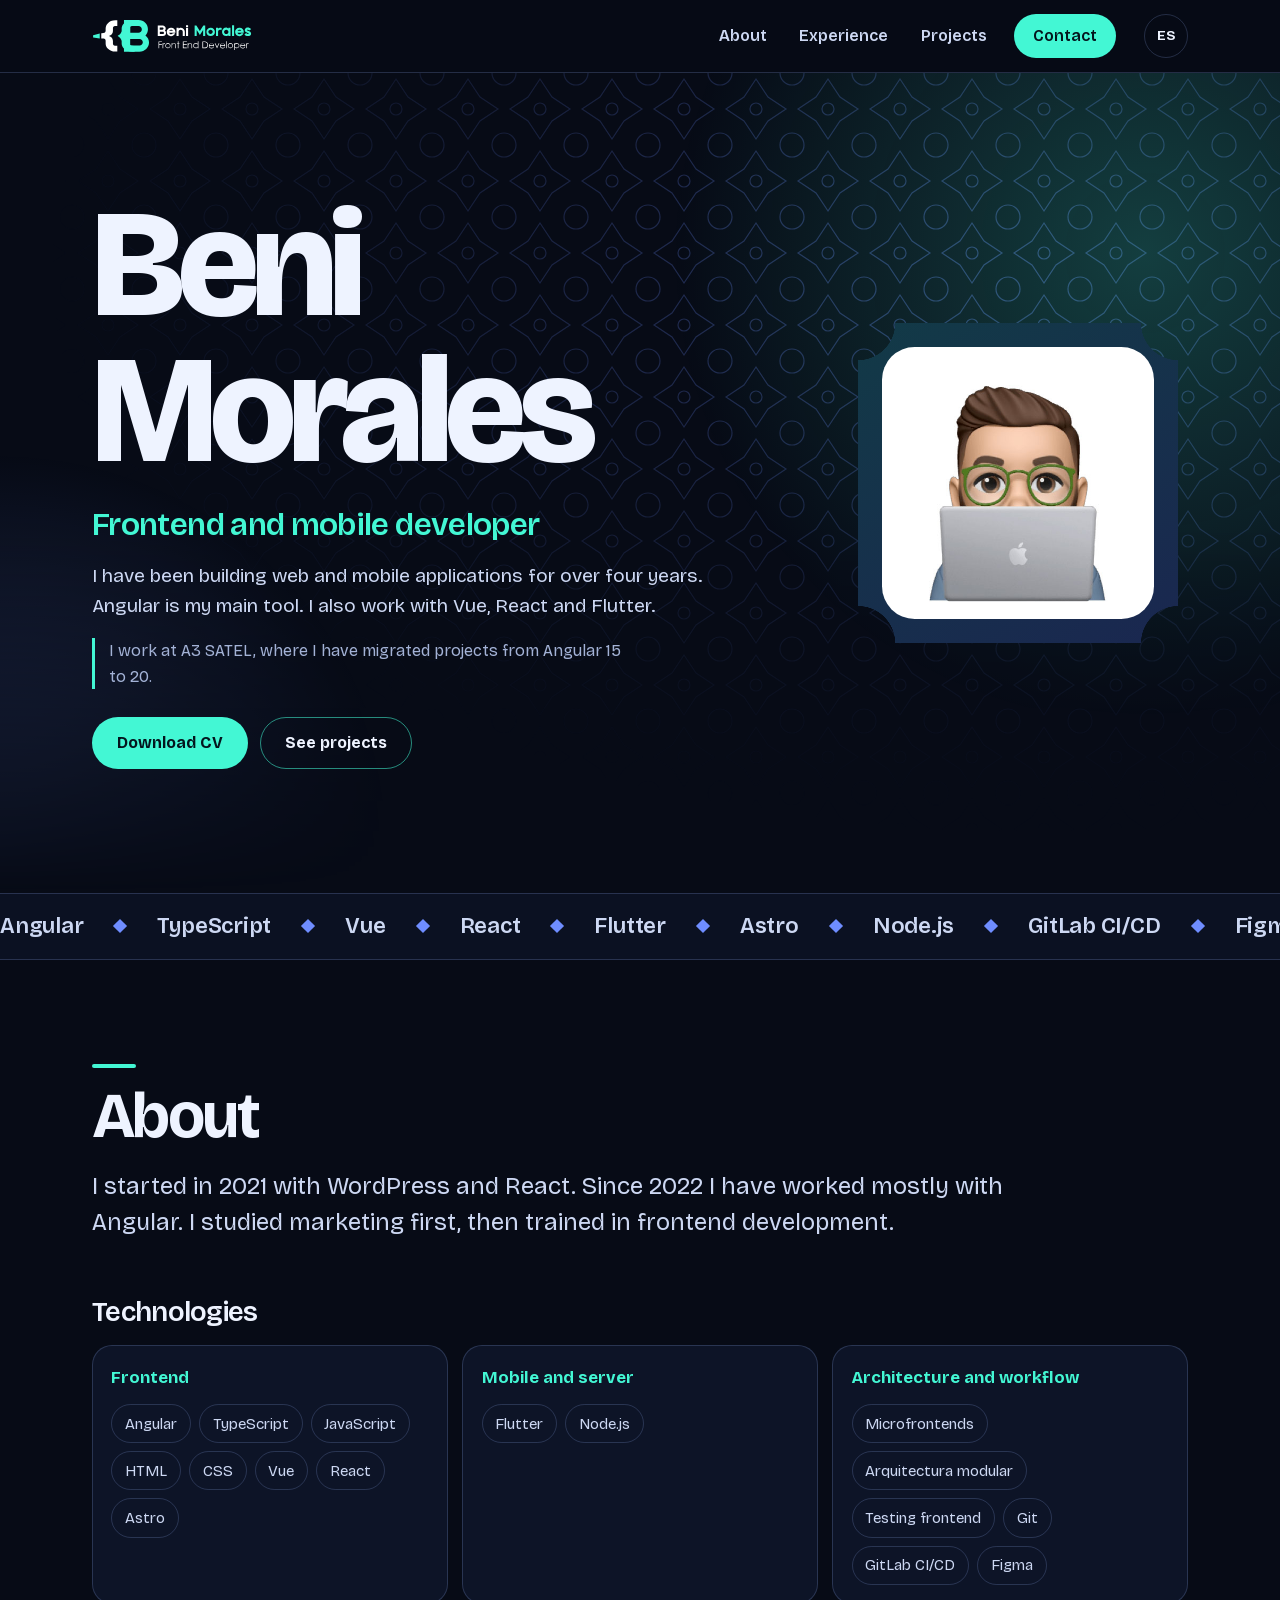
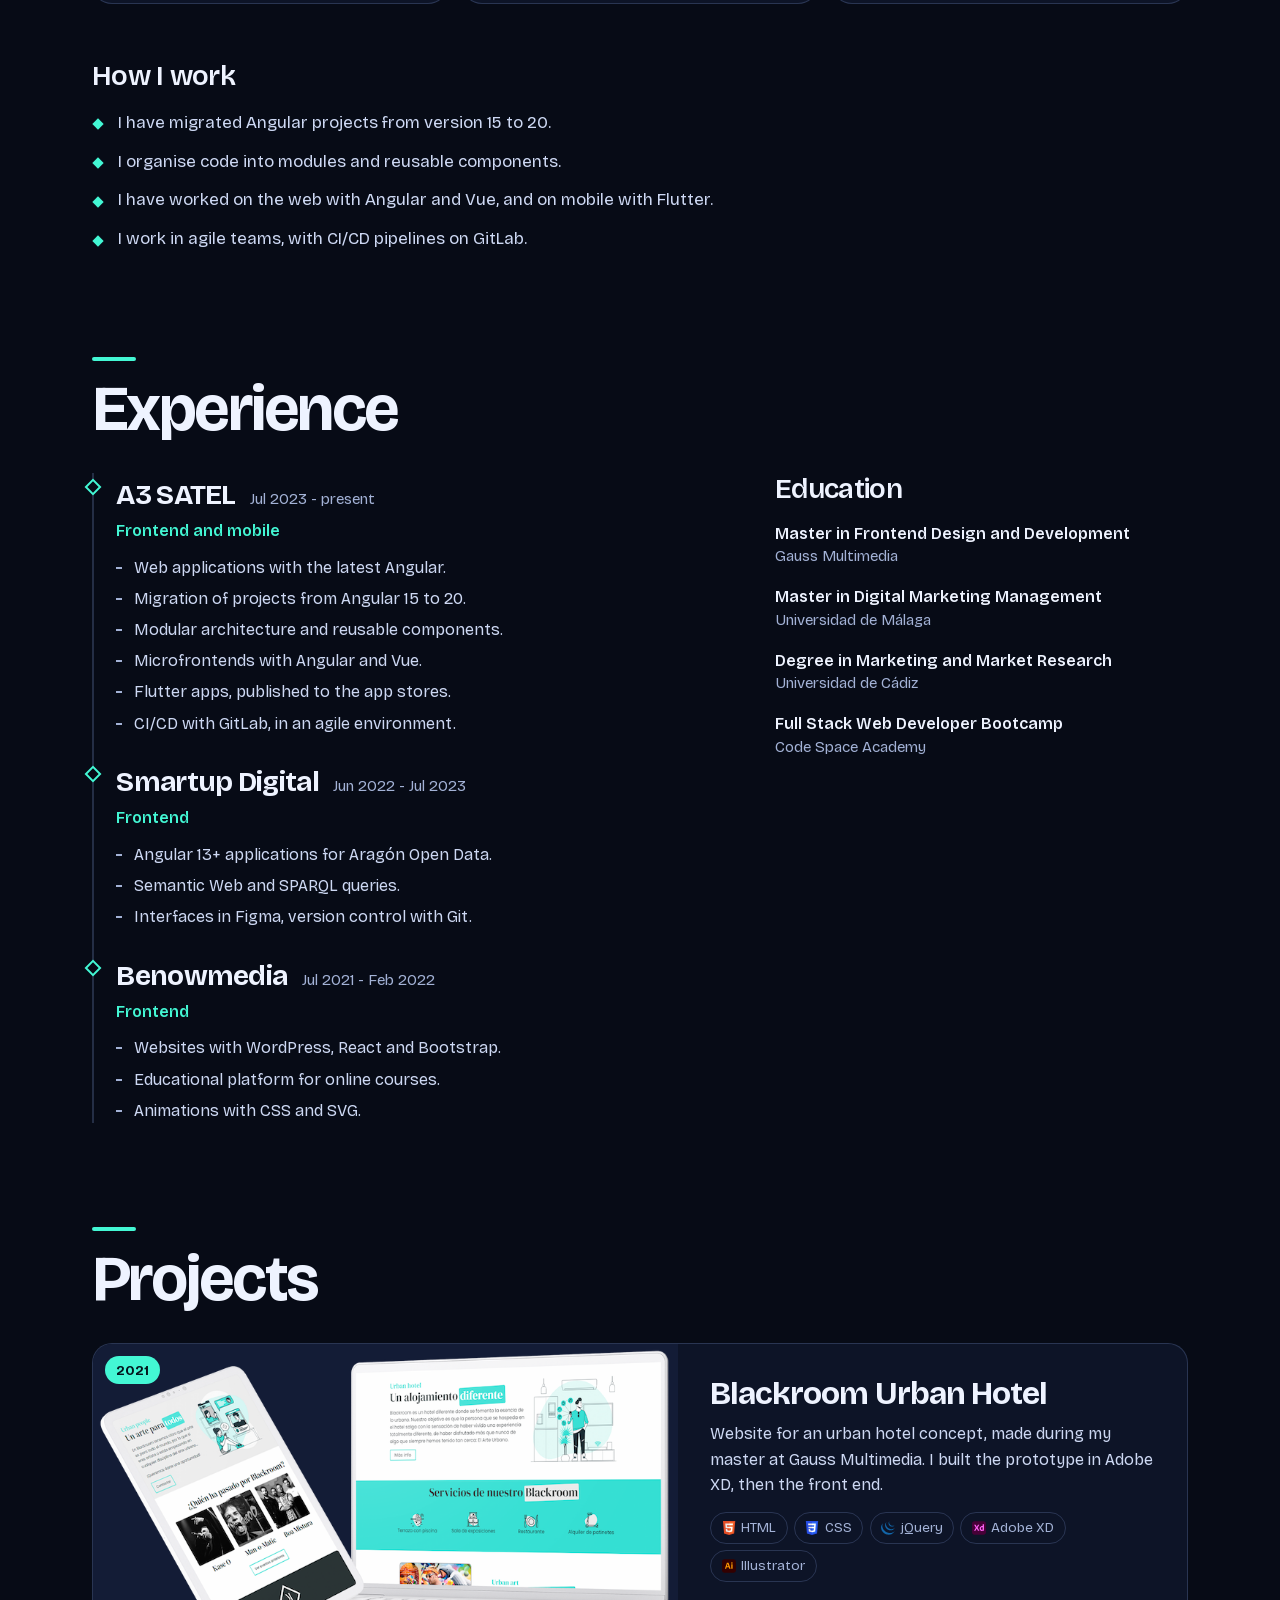
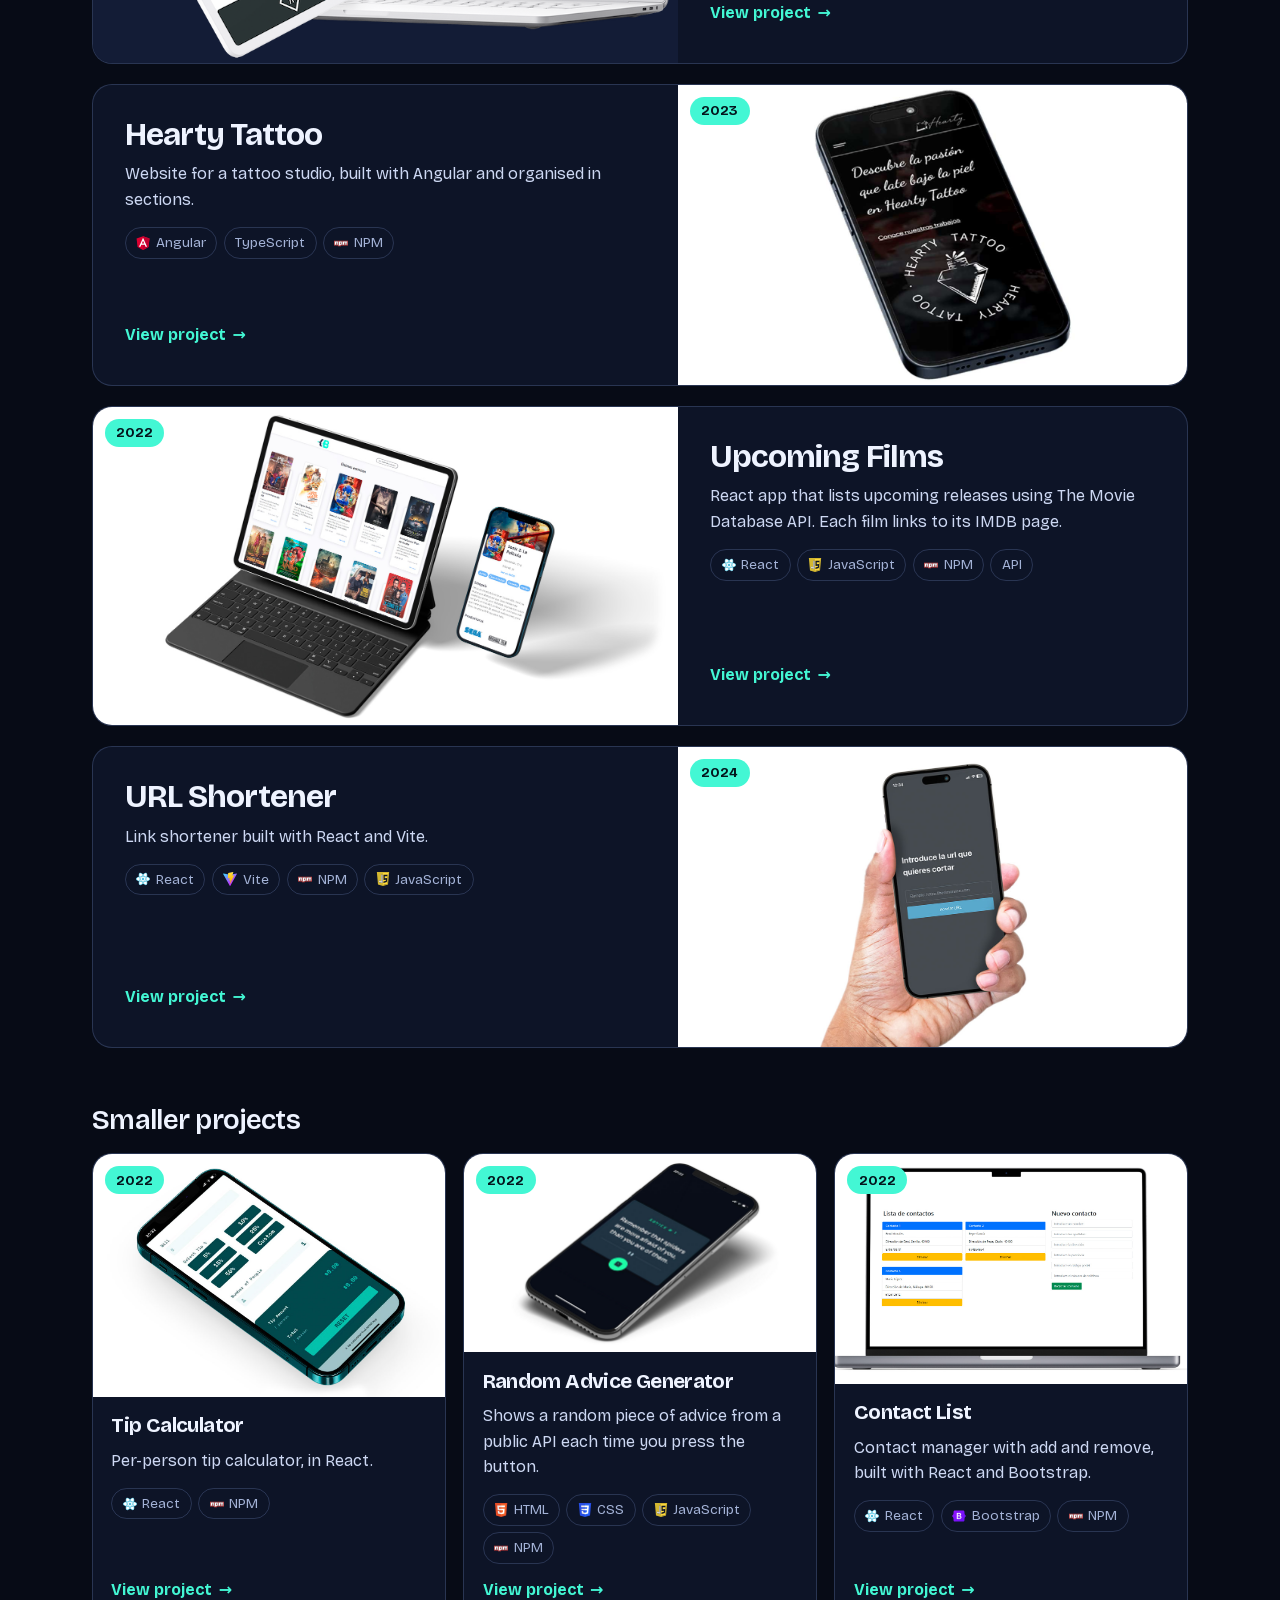
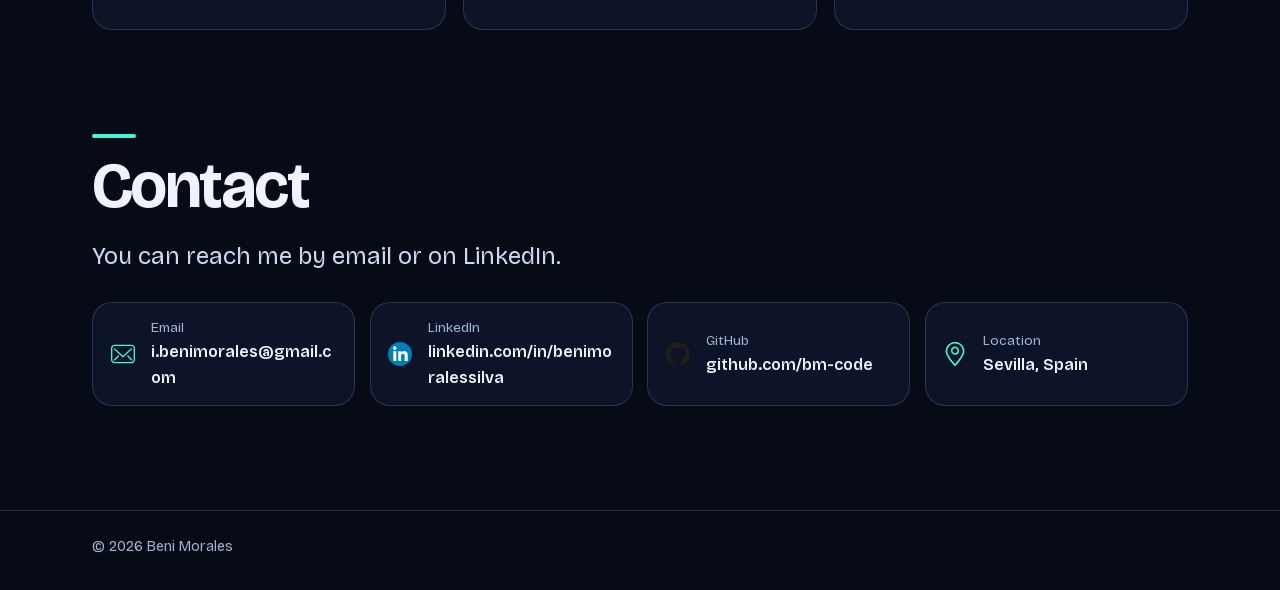
==== commit 3c87034f: "feat(ui): rediseño mobile-first, menú 100dvh, safe-area, hero azulejo CSS, selector es/en, GTM difer" ====
--- a/index.html
+++ b/index.html
@@ -3,226 +3,200 @@
 
 <head>
     <meta charset="UTF-8">
-    <meta http-equiv="X-UA-Compatible" content="IE=edge">
-    <meta name="viewport" content="width=device-width, initial-scale=1.0">
-
-    <title>Beni Morales | Angular Specialist · Frontend & Mobile Developer</title>
+    <meta name="viewport" content="width=device-width, initial-scale=1, viewport-fit=cover">
+    <meta name="color-scheme" content="dark">
+    <meta name="theme-color" content="#070b16">
+
+    <title>Beni Morales | Desarrollador frontend y mobile (Angular)</title>
     <meta name="description"
-        content="Portfolio de Beni Morales. Desarrollo Frontend y Mobile con foco en Angular, calidad de código y producto.">
-    <meta name="keywords"
-        content="Beni Morales, Angular Specialist, Frontend Developer, Mobile Developer, Flutter, Microfrontends, TypeScript, CI/CD, GitLab">
+        content="Portfolio de Beni Morales, desarrollador frontend y mobile con más de 4 años de experiencia. Trabajo con Angular, TypeScript y Flutter.">
+    <meta name="robots" content="index, follow, max-image-preview:large">
+    <link rel="canonical" href="https://benimorales.com/">
 
     <meta property="og:type" content="website">
-    <meta property="og:title" content="Beni Morales | Angular Specialist · Frontend & Mobile">
+    <meta property="og:site_name" content="Beni Morales">
+    <meta property="og:url" content="https://benimorales.com/">
+    <meta property="og:title" content="Beni Morales | Desarrollador frontend y mobile (Angular)">
     <meta property="og:description"
-        content="Desarrollador Frontend y Mobile con experiencia en Angular, migraciones de versión y arquitectura modular.">
-    <meta property="og:image" content="./img/memoji.jpg">
+        content="Desarrollador frontend y mobile con más de 4 años de experiencia. Angular, TypeScript y Flutter.">
+    <meta property="og:image" content="https://benimorales.com/img/memoji.jpg">
+    <meta property="og:image:alt" content="Memoji de Beni Morales">
     <meta property="og:locale" content="es_ES">
-
-    <meta name="twitter:card" content="summary_large_image">
-    <meta name="twitter:title" content="Beni Morales | Angular Specialist · Frontend & Mobile">
+    <meta property="og:locale:alternate" content="en_US">
+
+    <meta name="twitter:card" content="summary">
+    <meta name="twitter:title" content="Beni Morales | Desarrollador frontend y mobile (Angular)">
     <meta name="twitter:description"
-        content="Portfolio personal de desarrollo Frontend y Mobile.">
-    <meta name="twitter:image" content="./img/memoji.jpg">
-
-    <script>(function (w, d, s, l, i) {
-            w[l] = w[l] || []; w[l].push({
-                'gtm.start':
-                    new Date().getTime(), event: 'gtm.js'
-            }); var f = d.getElementsByTagName(s)[0],
-                j = d.createElement(s), dl = l != 'dataLayer' ? '&l=' + l : ''; j.async = true; j.src =
-                    'https://www.googletagmanager.com/gtm.js?id=' + i + dl; f.parentNode.insertBefore(j, f);
-        })(window, document, 'script', 'dataLayer', 'GTM-NKQC82H');</script>
+        content="Desarrollador frontend y mobile con más de 4 años de experiencia. Angular, TypeScript y Flutter.">
+    <meta name="twitter:image" content="https://benimorales.com/img/memoji.jpg">
+
+    <script type="application/ld+json">
+    {
+        "@context": "https://schema.org",
+        "@type": "Person",
+        "name": "Beni Morales",
+        "url": "https://benimorales.com/",
+        "image": "https://benimorales.com/img/memoji.jpg",
+        "jobTitle": "Frontend and mobile developer",
+        "worksFor": { "@type": "Organization", "name": "A3 SATEL" },
+        "knowsAbout": ["Angular", "TypeScript", "Flutter", "Vue", "React", "Astro"],
+        "sameAs": [
+            "https://www.linkedin.com/in/benimoralessilva/",
+            "https://github.com/bm-code"
+        ]
+    }
+    </script>
 
     <link rel="icon" type="image/x-icon" href="./img/favicon.ico">
-    <link rel="preconnect" href="https://fonts.googleapis.com">
-    <link rel="preconnect" href="https://fonts.gstatic.com" crossorigin>
-    <link
-        href="https://fonts.googleapis.com/css2?family=Manrope:wght@400;500;600;700;800&family=Syne:wght@500;700;800&display=swap"
-        rel="stylesheet">
+    <link rel="preload" href="./fonts/bricolage-latin.woff2" as="font" type="font/woff2" crossorigin>
     <link rel="stylesheet" href="./css/style.css">
 </head>
 
 <body>
     <noscript><iframe src="https://www.googletagmanager.com/ns.html?id=GTM-NKQC82H" height="0" width="0"
-            style="display:none;visibility:hidden"></iframe></noscript>
-
-    <canvas class="cursor-trail" id="cursor-trail" aria-hidden="true"></canvas>
-    <a class="floating-cta" href="#contact">Contacto</a>
-
-    <div class="site-shell" id="top">
-        <header class="site-header">
-            <div class="site-header__inner">
-                <a class="brand" href="#top" aria-label="Volver arriba">
-                    <img src="./img/logo.svg" alt="Beni Morales logo">
-                </a>
-
+            style="display:none;visibility:hidden" title="Analytics"></iframe></noscript>
+
+    <a class="skip-link" href="#main" data-i18n="skip">Saltar al contenido</a>
+    <div class="progress" aria-hidden="true"></div>
+
+    <header class="site-header">
+        <div class="wrap site-header__inner">
+            <a class="brand" href="#top" data-i18n-attr="aria-label:logoAlt" aria-label="Beni Morales, ir al inicio">
+                <img src="./img/logo.svg" alt="" width="147" height="30">
+            </a>
+
+            <nav class="site-nav" id="site-nav" data-i18n-attr="aria-label:navLabel" aria-label="Navegación principal">
+                <a class="site-nav__link" href="#about" data-i18n="navAbout">Perfil</a>
+                <a class="site-nav__link" href="#experience" data-i18n="navExperience">Experiencia</a>
+                <a class="site-nav__link" href="#projects" data-i18n="navProjects">Proyectos</a>
+                <a class="site-nav__link site-nav__link--cta" href="#contact" data-i18n="navContact">Contacto</a>
+            </nav>
+
+            <div class="site-header__tools">
+                <button class="lang-toggle" type="button" id="lang-toggle" lang="en" aria-label="Switch to English">
+                    <span aria-hidden="true">EN</span>
+                </button>
                 <button class="menu-toggle" type="button" aria-expanded="false" aria-controls="site-nav"
                     aria-label="Abrir menú">
-                    <span></span>
-                    <span></span>
+                    <span class="menu-toggle__bar"></span>
+                    <span class="menu-toggle__bar"></span>
                 </button>
-
-                <nav class="site-nav" id="site-nav" aria-label="Navegación principal">
-                    <a class="site-nav__link" href="#about">Perfil</a>
-                    <a class="site-nav__link" href="#experience">Experiencia</a>
-                    <a class="site-nav__link" href="#featured">Proyectos</a>
-                    <a class="site-nav__link" href="#archive">Más proyectos</a>
-                    <a class="site-nav__cta" href="#contact">Contactar</a>
-                </nav>
-            </div>
-        </header>
-
-        <main>
-            <section class="hero section" data-reveal>
-                <span class="hero__rotator">Frontend + Mobile</span>
+            </div>
+        </div>
+    </header>
+
+    <main id="main">
+        <section class="hero" id="top" aria-labelledby="hero-title">
+            <div class="hero__bg" aria-hidden="true">
+                <div class="hero__tiles"></div>
+                <div class="hero__glow hero__glow--a"></div>
+                <div class="hero__glow hero__glow--b"></div>
+            </div>
+
+            <div class="wrap hero__layout">
+                <div class="hero__tile">
+                    <img src="./img/memoji.jpg" alt="Memoji de Beni Morales" width="512" height="512"
+                        data-i18n-attr="alt:memojiAlt" fetchpriority="high">
+                </div>
 
                 <div class="hero__copy">
-                    <p class="hero__kicker" id="hero-kicker"></p>
-                    <h1 class="hero__title" id="hero-title"></h1>
-                    <p class="hero__role" id="hero-role"></p>
-                    <p class="hero__intro" id="hero-intro"></p>
-
-                    <p class="lang-pair" id="hero-line"></p>
+                    <h1 class="hero__title" id="hero-title" aria-label="Beni Morales">
+                        <span class="hero__line" aria-hidden="true"><span>Beni</span></span>
+                        <span class="hero__line" aria-hidden="true"><span>Morales</span></span>
+                    </h1>
+                    <p class="hero__role" id="hero-role">Desarrollador frontend y mobile</p>
+                    <p class="hero__intro" id="hero-intro">Llevo más de cuatro años desarrollando aplicaciones web y
+                        mobile. Mi herramienta principal es Angular. También trabajo con Vue, React y Flutter.</p>
+                    <p class="hero__line-text" id="hero-line">Ahora estoy en A3 SATEL, donde he migrado proyectos de
+                        Angular 15 a 20.</p>
 
                     <div class="hero__actions">
                         <a class="btn btn--primary" href="./docs/CV_Beni_Morales_2026.pdf" target="_blank"
-                            rel="noopener" download="CV_Beni_Morales_2026">CV 2026</a>
-                        <a class="btn btn--secondary" href="#featured">Ver proyectos</a>
-                    </div>
-
-                    <div class="hero__contact">
-                        <a id="hero-email" href="mailto:i.benimorales@gmail.com">i.benimorales@gmail.com</a>
-                        <a id="hero-linkedin" href="https://www.linkedin.com/in/benimoralessilva/" target="_blank"
-                            rel="nofollow noopener">LinkedIn</a>
-                    </div>
-
-                    <ul class="hero__badges" id="hero-badges"></ul>
-                </div>
-
-                <aside class="hero__visual">
-                    <div class="hero__memoji-wrap">
-                        <img src="./img/memoji.jpg" alt="Beni Morales memoji">
-                    </div>
-
-                    <div class="hero__marquee">
-                        <div class="hero__marquee-track" id="hero-marquee-track"></div>
-                    </div>
-                </aside>
-            </section>
-
-            <section class="statement section" data-reveal>
-                <span class="section-rotator">Manifiesto</span>
-                <div class="statement__grid" id="statement-grid"></div>
-            </section>
-
-            <section class="about section" id="about" data-reveal>
-                <span class="section-rotator">Perfil</span>
-                <header class="section-heading">
-                    <p class="section-heading__kicker">Sobre mí</p>
-                    <h2>Qué puedes esperar de mí en un equipo</h2>
-                </header>
-
-                <p class="lang-pair about__lead" id="profile-summary"></p>
-
-                <div class="stack-layout" id="stack-groups"></div>
-
-                <article class="why-card">
-                    <h3>Por qué podría encajar en tu equipo</h3>
-                    <ul class="why-card__list" id="why-list"></ul>
+                            rel="noopener" download="CV_Beni_Morales_2026" data-i18n="cv">Descargar CV</a>
+                        <a class="btn btn--ghost" href="#projects" data-i18n="seeProjects">Ver proyectos</a>
+                    </div>
+                </div>
+            </div>
+        </section>
+
+        <div class="marquee" aria-hidden="true">
+            <div class="marquee__track" id="marquee-track"></div>
+        </div>
+
+        <section class="section wrap" id="about" aria-labelledby="about-title">
+            <h2 class="section__title" id="about-title" data-i18n="aboutTitle">Perfil</h2>
+            <p class="lead" id="profile-summary"></p>
+
+            <h3 class="subtitle" data-i18n="stackTitle">Tecnologías</h3>
+            <div class="stack-layout" id="stack-groups"></div>
+
+            <h3 class="subtitle" data-i18n="workTitle">Cómo trabajo</h3>
+            <ul class="work-list" id="why-list"></ul>
+        </section>
+
+        <section class="section wrap" id="experience" aria-labelledby="experience-title">
+            <h2 class="section__title" id="experience-title" data-i18n="experienceTitle">Experiencia</h2>
+            <div class="experience-layout">
+                <div>
+                    <ol class="timeline" id="experience-list"></ol>
+                </div>
+                <div>
+                    <h3 class="subtitle subtitle--first" data-i18n="educationTitle">Formación</h3>
+                    <ul class="education" id="education-list"></ul>
+                </div>
+            </div>
+        </section>
+
+        <section class="section wrap" id="projects" aria-labelledby="projects-title">
+            <h2 class="section__title" id="projects-title" data-i18n="projectsTitle">Proyectos</h2>
+            <div class="featured-grid" id="featured-projects"></div>
+
+            <h3 class="subtitle" data-i18n="archiveTitle">Proyectos más pequeños</h3>
+            <div class="archive-grid" id="archive-projects"></div>
+
+            <template id="featured-card-template">
+                <article class="card featured-card">
+                    <div class="card__media">
+                        <img class="card__image" src="" alt="" loading="lazy" decoding="async">
+                        <span class="card__year"></span>
+                    </div>
+                    <div class="card__body">
+                        <h3 class="card__title"></h3>
+                        <p class="card__summary"></p>
+                        <ul class="tech-pills"></ul>
+                        <a class="card__link" target="_blank" rel="noopener noreferrer"><span
+                                data-i18n="viewProject">Ver proyecto</span></a>
+                    </div>
                 </article>
-            </section>
-
-            <section class="experience section" id="experience" data-reveal>
-                <span class="section-rotator">Experiencia</span>
-                <header class="section-heading">
-                    <p class="section-heading__kicker">Recorrido profesional</p>
-                    <h2>Experiencia y formación</h2>
-                </header>
-
-                <div class="experience-layout">
-                    <div class="experience-column">
-                        <h3>Experiencia</h3>
-                        <div id="experience-list"></div>
-                    </div>
-
-                    <div class="experience-column">
-                        <h3>Formación</h3>
-                        <div id="education-list"></div>
-                    </div>
-                </div>
-            </section>
-
-            <section class="projects section" id="featured" data-reveal>
-                <span class="section-rotator">Proyectos</span>
-                <header class="section-heading">
-                    <p class="section-heading__kicker">Proyectos destacados</p>
-                    <h2>Cuatro proyectos que representan bien mi trabajo</h2>
-                </header>
-
-                <p class="projects__intro">Estos bloques se generan desde datos en JavaScript. Para añadir un proyecto
-                    nuevo, solo tienes que sumar un objeto al array.</p>
-
-                <div class="featured-grid" id="featured-projects"></div>
-
-                <template id="featured-card-template">
-                    <article class="featured-card" data-reveal>
-                        <div class="featured-card__media">
-                            <img class="featured-card__image" src="" alt="">
-                            <span class="featured-card__year"></span>
-                        </div>
-
-                        <div class="featured-card__body">
-                            <p class="featured-card__role"></p>
-                            <h3 class="featured-card__title"></h3>
-                            <p class="lang-pair featured-card__summary"></p>
-                            <p class="featured-card__note"></p>
-                            <ul class="tech-pills featured-card__tech"></ul>
-
-                            <a class="featured-card__link" target="_blank" rel="noopener noreferrer">Ver proyecto</a>
-                        </div>
-                    </article>
-                </template>
-            </section>
-
-            <section class="archive section" id="archive" data-reveal>
-                <span class="section-rotator">Más proyectos</span>
-                <header class="section-heading">
-                    <p class="section-heading__kicker">Otros proyectos</p>
-                    <h2>Más cosas que he construido</h2>
-                </header>
-
-                <div class="archive-grid" id="archive-projects"></div>
-
-                <template id="archive-card-template">
-                    <article class="archive-card" data-reveal>
-                        <img class="archive-card__image" src="" alt="">
-                        <div class="archive-card__body">
-                            <p class="archive-card__meta"></p>
-                            <h3 class="archive-card__title"></h3>
-                            <p class="lang-pair archive-card__summary"></p>
-                            <ul class="tech-pills archive-card__tech"></ul>
-                            <a class="archive-card__link" target="_blank" rel="noopener noreferrer">Ver</a>
-                        </div>
-                    </article>
-                </template>
-            </section>
-
-            <section class="contact section" id="contact" data-reveal>
-                <span class="section-rotator">Contacto</span>
-                <header class="section-heading">
-                    <p class="section-heading__kicker">Contacto</p>
-                    <h2>Si te interesa mi perfil, hablamos</h2>
-                </header>
-
-                <div class="contact-grid" id="contact-grid"></div>
-            </section>
-        </main>
-
-        <footer class="site-footer">
-            <p class="lang-pair" id="footer-line"></p>
-        </footer>
-    </div>
+            </template>
+
+            <template id="archive-card-template">
+                <article class="card archive-card">
+                    <div class="card__media">
+                        <img class="card__image" src="" alt="" loading="lazy" decoding="async">
+                        <span class="card__year"></span>
+                    </div>
+                    <div class="card__body">
+                        <h4 class="card__title"></h4>
+                        <p class="card__summary"></p>
+                        <ul class="tech-pills"></ul>
+                        <a class="card__link" target="_blank" rel="noopener noreferrer"><span
+                                data-i18n="viewProject">Ver proyecto</span></a>
+                    </div>
+                </article>
+            </template>
+        </section>
+
+        <section class="section section--contact wrap" id="contact" aria-labelledby="contact-title">
+            <h2 class="section__title" id="contact-title" data-i18n="contactTitle">Contacto</h2>
+            <p class="lead" data-i18n="contactLead">Puedes escribirme por email o por LinkedIn.</p>
+            <div class="contact-grid" id="contact-grid"></div>
+        </section>
+    </main>
+
+    <footer class="site-footer">
+        <p class="wrap" data-i18n="footer">© 2026 Beni Morales</p>
+    </footer>
 
     <script src="./js/data.js"></script>
     <script src="./js/main.js"></script>
--- a/css/style.css
+++ b/css/style.css
@@ -1,82 +1,71 @@
-* {
+/* Portfolio v2. Mobile-first. Solo se animan transform y opacity. */
+
+@font-face {
+    font-family: "Bricolage Grotesque";
+    font-style: normal;
+    font-weight: 400 800;
+    font-display: swap;
+    src: url("../fonts/bricolage-latin.woff2") format("woff2");
+}
+
+:root {
+    --bg: #070b16;
+    --surface: #0d1427;
+    --surface-2: #131c36;
+    --mint: #43f7d4;
+    --blue: #6f8dff;
+    --text: #eef3ff;
+    --text-soft: #cdd8f3;
+    --muted: #a3b2d6;
+    --line: rgba(143, 170, 235, 0.22);
+    --line-strong: rgba(67, 247, 212, 0.55);
+
+    --font: "Bricolage Grotesque", system-ui, -apple-system, "Segoe UI", sans-serif;
+
+    --gutter: clamp(1rem, 5vw, 2rem);
+    --header-h: 60px;
+    --safe-top: env(safe-area-inset-top, 0px);
+    --safe-bottom: env(safe-area-inset-bottom, 0px);
+    --safe-left: env(safe-area-inset-left, 0px);
+    --safe-right: env(safe-area-inset-right, 0px);
+    --radius: 20px;
+    --ease: cubic-bezier(0.2, 0.7, 0.1, 1);
+}
+
+*,
+*::before,
+*::after {
     box-sizing: border-box;
-}
-
-:root {
-    --bg: #050913;
-    --bg-soft: #0b1327;
-    --bg-elevated: #111c38;
-    --dark-blue: #1d2238;
-    --green: #43f7d4;
-    --text: #eef3ff;
-    --muted: #9db0d9;
-    --line: rgba(137, 167, 230, 0.26);
-    --line-strong: rgba(67, 247, 212, 0.45);
-    --shadow: 0 30px 70px rgba(2, 7, 20, 0.6);
-    --radius-xl: 26px;
-    --radius-lg: 18px;
-    --radius-md: 14px;
-    --container: min(1160px, calc(100% - 2.8rem));
-    --heading-font: "Syne", sans-serif;
-    --body-font: "Manrope", sans-serif;
-    --cursor-x: 50vw;
-    --cursor-y: 24vh;
 }
 
 html {
     scroll-behavior: smooth;
+    scroll-padding-top: calc(var(--header-h) + var(--safe-top) + 12px);
+    -webkit-text-size-adjust: 100%;
+    text-size-adjust: 100%;
+    background: var(--bg);
+}
+
+html.menu-open {
+    overflow: hidden;
 }
 
 body {
     margin: 0;
     min-height: 100vh;
-    font-family: var(--body-font);
+    min-height: 100dvh;
+    font-family: var(--font);
+    font-size: 1rem;
+    line-height: 1.6;
     color: var(--text);
     background: var(--bg);
-    line-height: 1.55;
     overflow-x: clip;
-}
-
-body::before,
-body::after {
-    content: "";
-    position: fixed;
-    inset: 0;
-    pointer-events: none;
-}
-
-body::before {
-    z-index: -3;
-    background:
-        radial-gradient(38rem circle at var(--cursor-x) var(--cursor-y), rgba(67, 247, 212, 0.15), transparent 52%),
-        radial-gradient(34rem circle at 92% 10%, rgba(58, 83, 143, 0.25), transparent 56%),
-        radial-gradient(26rem circle at 2% 90%, rgba(25, 36, 73, 0.4), transparent 60%),
-        linear-gradient(180deg, #050913 0%, #060b17 46%, #04070f 100%);
-}
-
-body::after {
-    z-index: -2;
-    opacity: 0.4;
-    background-image:
-        linear-gradient(rgba(255, 255, 255, 0.04) 1px, transparent 1px),
-        linear-gradient(90deg, rgba(255, 255, 255, 0.04) 1px, transparent 1px);
-    background-size: 62px 62px;
-    mask-image: radial-gradient(circle at 50% 40%, black 18%, transparent 86%);
-    -webkit-mask-image: radial-gradient(circle at 50% 40%, black 18%, transparent 86%);
-}
-
-::selection,
-mark {
-    background: var(--green);
-    color: #04151d;
 }
 
 h1,
 h2,
 h3,
 h4,
-h5,
-h6,
 p,
 ul,
 ol {
@@ -97,701 +86,747 @@
 img {
     display: block;
     max-width: 100%;
-}
-
-strong {
-    color: #ffffff;
-}
-
-.site-shell {
-    position: relative;
-    z-index: 1;
-}
-
-.cursor-trail {
+    height: auto;
+}
+
+::selection {
+    background: var(--mint);
+    color: #04151d;
+}
+
+:focus-visible {
+    outline: 3px solid var(--mint);
+    outline-offset: 3px;
+    border-radius: 6px;
+}
+
+.wrap {
+    width: 100%;
+    max-width: 1160px;
+    margin-inline: auto;
+    padding-left: max(var(--gutter), var(--safe-left));
+    padding-right: max(var(--gutter), var(--safe-right));
+}
+
+.skip-link {
     position: fixed;
-    inset: 0;
-    width: 100vw;
-    height: 100vh;
-    pointer-events: none;
-    z-index: 6;
-    mix-blend-mode: screen;
-}
-
-.floating-cta {
-    position: fixed;
-    right: 1.1rem;
-    bottom: 1.1rem;
-    z-index: 40;
-    border-radius: 999px;
-    background: rgba(67, 247, 212, 0.14);
-    border: 1px solid rgba(67, 247, 212, 0.35);
-    color: #d7fdf5;
-    font-size: 0.72rem;
-    letter-spacing: 0.08em;
-    text-transform: uppercase;
+    left: 1rem;
+    top: 0;
+    z-index: 100;
+    padding: 0.75rem 1rem;
+    background: var(--mint);
+    color: #04151d;
     font-weight: 700;
-    padding: 0.58rem 0.8rem;
-    box-shadow: 0 6px 18px rgba(67, 247, 212, 0.18);
-    transition: transform 0.2s ease;
-}
-
-.floating-cta:hover,
-.floating-cta:focus-visible {
-    transform: translateY(-2px);
-}
+    border-radius: 0 0 10px 10px;
+    transform: translateY(-120%);
+}
+
+.skip-link:focus-visible {
+    transform: none;
+}
+
+/* ---------- Barra de progreso (solo con scroll-driven animations) ---------- */
+
+.progress {
+    display: none;
+}
+
+@supports (animation-timeline: scroll()) {
+    @media (prefers-reduced-motion: no-preference) {
+        .progress {
+            display: block;
+            position: fixed;
+            inset: 0 0 auto 0;
+            height: 3px;
+            z-index: 60;
+            background: var(--mint);
+            transform-origin: 0 50%;
+            transform: scaleX(0);
+            animation: progress linear both;
+            animation-timeline: scroll(root);
+            pointer-events: none;
+        }
+    }
+}
+
+@keyframes progress {
+    to {
+        transform: scaleX(1);
+    }
+}
+
+/* ---------- Cabecera y navegación ---------- */
 
 .site-header {
     position: sticky;
     top: 0;
-    z-index: 35;
-    border-bottom: 1px solid rgba(131, 160, 220, 0.22);
-    background: rgba(5, 9, 19, 0.72);
-    backdrop-filter: blur(14px);
-    -webkit-backdrop-filter: blur(14px);
+    z-index: 50;
+    padding-top: var(--safe-top);
+    background: rgba(7, 11, 22, 0.92);
+    border-bottom: 1px solid var(--line);
 }
 
 .site-header__inner {
-    width: var(--container);
-    min-height: 84px;
-    margin: 0 auto;
+    height: var(--header-h);
     display: flex;
     align-items: center;
     justify-content: space-between;
-    gap: 1.5rem;
+    gap: 1rem;
 }
 
 .brand {
-    width: clamp(166px, 20vw, 260px);
-}
-
+    display: flex;
+    align-items: center;
+    min-height: 44px;
+    flex: 0 1 auto;
+}
+
+.brand img {
+    width: clamp(118px, 36vw, 160px);
+    height: auto;
+}
+
+.site-header__tools {
+    display: flex;
+    align-items: center;
+    gap: 0.5rem;
+}
+
+.lang-toggle,
 .menu-toggle {
-    width: 48px;
-    height: 48px;
+    width: 44px;
+    height: 44px;
     border: 1px solid var(--line);
     border-radius: 999px;
-    background: rgba(255, 255, 255, 0.02);
-    display: none;
+    background: transparent;
+    color: var(--text);
+    font: inherit;
+    font-size: 0.85rem;
+    font-weight: 700;
+    cursor: pointer;
+    display: inline-flex;
+    align-items: center;
+    justify-content: center;
+    -webkit-tap-highlight-color: transparent;
+}
+
+.menu-toggle {
     flex-direction: column;
-    justify-content: center;
-    align-items: center;
-    gap: 5px;
-    cursor: pointer;
-}
-
-.menu-toggle span {
-    width: 17px;
+    gap: 6px;
+}
+
+.menu-toggle__bar {
+    width: 18px;
     height: 2px;
-    border-radius: 999px;
-    background: var(--green);
-}
-
+    border-radius: 2px;
+    background: var(--mint);
+    transition: transform 0.25s var(--ease);
+}
+
+.menu-toggle[aria-expanded="true"] .menu-toggle__bar:first-child {
+    transform: translateY(4px) rotate(45deg);
+}
+
+.menu-toggle[aria-expanded="true"] .menu-toggle__bar:last-child {
+    transform: translateY(-4px) rotate(-45deg);
+}
+
+/* Menu movil: panel a pantalla completa bajo la cabecera */
 .site-nav {
+    position: fixed;
+    top: calc(var(--header-h) + var(--safe-top));
+    left: 0;
+    right: 0;
+    height: calc(100vh - var(--header-h) - var(--safe-top));
+    height: calc(100dvh - var(--header-h) - var(--safe-top));
+    z-index: 49;
+    display: flex;
+    flex-direction: column;
+    padding: 0.5rem max(var(--gutter), var(--safe-right)) calc(1.5rem + var(--safe-bottom)) max(var(--gutter), var(--safe-left));
+    background: var(--bg);
+    overflow-y: auto;
+    overscroll-behavior: contain;
+    opacity: 0;
+    visibility: hidden;
+    transform: translateY(-8px);
+    transition: opacity 0.25s ease, transform 0.25s var(--ease), visibility 0s linear 0.25s;
+}
+
+.site-nav.is-open {
+    opacity: 1;
+    visibility: visible;
+    transform: none;
+    transition-delay: 0s;
+}
+
+.site-nav__link {
     display: flex;
     align-items: center;
-    gap: 1.2rem;
-}
-
-.site-nav__link,
-.site-nav__cta {
-    font-size: 0.82rem;
-    letter-spacing: 0.09em;
-    text-transform: uppercase;
+    min-height: 64px;
+    font-size: clamp(1.5rem, 7vw, 2rem);
+    font-weight: 600;
+    letter-spacing: -0.02em;
+    border-bottom: 1px solid var(--line);
+}
+
+.site-nav__link--cta {
+    margin-top: 1.25rem;
+    justify-content: center;
+    border: 0;
+    border-radius: 999px;
+    background: var(--mint);
+    color: #04151d;
+    font-size: 1.15rem;
+    min-height: 56px;
+}
+
+/* ---------- Hero ---------- */
+
+.hero {
+    position: relative;
+    overflow: hidden;
+    isolation: isolate;
+    padding: clamp(1.5rem, 6vw, 3rem) 0 clamp(2.5rem, 8vw, 5rem);
+}
+
+.hero__bg {
+    position: absolute;
+    inset: 0;
+    z-index: -1;
+    -webkit-mask-image: linear-gradient(180deg, #000 55%, transparent 100%);
+    mask-image: linear-gradient(180deg, #000 55%, transparent 100%);
+}
+
+/* Azulejo: patron SVG que se desplaza exactamente un periodo (72px) para que el bucle sea continuo. */
+.hero__tiles {
+    position: absolute;
+    inset: -72px;
+    background-image: url("data:image/svg+xml,%3Csvg xmlns='http://www.w3.org/2000/svg' width='72' height='72' viewBox='0 0 72 72' fill='none' stroke='%236f8dff' stroke-width='1.2'%3E%3Cpath d='M36 6l12 18 18 12-18 12-12 18-12-18L6 36l18-12z'/%3E%3Ccircle cx='36' cy='36' r='6'/%3E%3Cpath d='M0 12a12 12 0 0 0 12-12M60 0a12 12 0 0 0 12 12M72 60a12 12 0 0 0-12 12M12 72A12 12 0 0 0 0 60'/%3E%3C/svg%3E");
+    background-size: 72px 72px;
+    opacity: 0.38;
+    -webkit-mask-image: radial-gradient(ellipse 70% 60% at 78% 28%, #000 0%, transparent 100%);
+    mask-image: radial-gradient(ellipse 70% 60% at 78% 28%, #000 0%, transparent 100%);
+    animation: tiles-drift 48s linear infinite;
+}
+
+@keyframes tiles-drift {
+    to {
+        transform: translate3d(72px, 72px, 0);
+    }
+}
+
+.hero__glow {
+    position: absolute;
+    border-radius: 50%;
+    will-change: transform;
+}
+
+.hero__glow--a {
+    width: 120vmin;
+    height: 120vmin;
+    right: -45vmin;
+    top: -40vmin;
+    background: radial-gradient(circle, rgba(67, 247, 212, 0.22), transparent 62%);
+    animation: glow-a 16s ease-in-out infinite alternate;
+}
+
+.hero__glow--b {
+    width: 100vmin;
+    height: 100vmin;
+    left: -50vmin;
+    bottom: -45vmin;
+    background: radial-gradient(circle, rgba(111, 141, 255, 0.26), transparent 62%);
+    animation: glow-b 20s ease-in-out infinite alternate;
+}
+
+@keyframes glow-a {
+    to {
+        transform: translate3d(-8vmin, 10vmin, 0) scale(1.12);
+    }
+}
+
+@keyframes glow-b {
+    to {
+        transform: translate3d(12vmin, -8vmin, 0) scale(1.1);
+    }
+}
+
+.hero__layout {
+    display: grid;
+    gap: 1.5rem;
+    align-items: center;
+}
+
+/* Memoji dentro de una baldosa con esquinas concavas */
+.hero__tile {
+    --r: 16%;
+    width: clamp(104px, 30vw, 300px);
+    aspect-ratio: 1;
+    background: linear-gradient(150deg, #123a47, #1a2750);
+    -webkit-mask:
+        radial-gradient(circle at 0 0, transparent var(--r), #000 calc(var(--r) + 0.5px)) 0 0 / 51% 51% no-repeat,
+        radial-gradient(circle at 100% 0, transparent var(--r), #000 calc(var(--r) + 0.5px)) 100% 0 / 51% 51% no-repeat,
+        radial-gradient(circle at 0 100%, transparent var(--r), #000 calc(var(--r) + 0.5px)) 0 100% / 51% 51% no-repeat,
+        radial-gradient(circle at 100% 100%, transparent var(--r), #000 calc(var(--r) + 0.5px)) 100% 100% / 51% 51% no-repeat;
+    mask:
+        radial-gradient(circle at 0 0, transparent var(--r), #000 calc(var(--r) + 0.5px)) 0 0 / 51% 51% no-repeat,
+        radial-gradient(circle at 100% 0, transparent var(--r), #000 calc(var(--r) + 0.5px)) 100% 0 / 51% 51% no-repeat,
+        radial-gradient(circle at 0 100%, transparent var(--r), #000 calc(var(--r) + 0.5px)) 0 100% / 51% 51% no-repeat,
+        radial-gradient(circle at 100% 100%, transparent var(--r), #000 calc(var(--r) + 0.5px)) 100% 100% / 51% 51% no-repeat;
+    animation: tile-in 0.9s var(--ease) 0.1s both;
+}
+
+.hero__tile {
+    padding: 7%;
+}
+
+.hero__tile img {
+    width: 100%;
+    height: 100%;
+    object-fit: cover;
+    border-radius: 12%;
+}
+
+@keyframes tile-in {
+    from {
+        transform: scale(0.82) rotate(-8deg);
+        opacity: 0;
+    }
+}
+
+.hero__title {
+    font-size: clamp(3.4rem, 19vw, 9.5rem);
+    font-weight: 800;
+    line-height: 0.9;
+    letter-spacing: -0.045em;
+}
+
+.hero__line {
+    display: block;
+    overflow: hidden;
+    padding-bottom: 0.06em;
+}
+
+.hero__line > span {
+    display: inline-block;
+    animation: line-up 0.9s var(--ease) both;
+}
+
+.hero__line:nth-child(2) > span {
+    animation-delay: 0.1s;
+}
+
+@keyframes line-up {
+    from {
+        transform: translate3d(0, 105%, 0);
+    }
+}
+
+.hero__role {
+    margin-top: 1.1rem;
+    font-size: clamp(1.3rem, 5vw, 2rem);
+    font-weight: 600;
+    letter-spacing: -0.02em;
+    line-height: 1.2;
+    color: var(--mint);
+}
+
+.hero__intro {
+    margin-top: 1rem;
+    max-width: 34em;
+    font-size: clamp(1.02rem, 3.6vw, 1.2rem);
+    color: var(--text-soft);
+}
+
+.hero__line-text {
+    margin-top: 1rem;
+    max-width: 34em;
+    padding-left: 0.9rem;
+    border-left: 3px solid var(--mint);
     color: var(--muted);
+}
+
+.hero__actions {
+    margin-top: 1.75rem;
+    display: flex;
+    flex-wrap: wrap;
+    gap: 0.75rem;
+}
+
+.btn {
+    display: inline-flex;
+    align-items: center;
+    justify-content: center;
+    min-height: 52px;
+    padding: 0.75rem 1.5rem;
+    border-radius: 999px;
+    border: 1px solid transparent;
     font-weight: 700;
-}
-
-.site-nav__link {
+    font-size: 1rem;
+    transition: transform 0.2s var(--ease), background-color 0.2s ease, border-color 0.2s ease;
+}
+
+.btn--primary {
+    background: var(--mint);
+    color: #04151d;
+}
+
+.btn--ghost {
+    border-color: var(--line-strong);
+    color: var(--text);
+}
+
+.btn:active {
+    transform: scale(0.97);
+}
+
+/* ---------- Franja de tecnologias ---------- */
+
+.marquee {
+    overflow: hidden;
+    border-block: 1px solid var(--line);
+    background: rgba(13, 20, 39, 0.7);
+}
+
+.marquee__track {
+    display: flex;
+    width: max-content;
+    padding: 0.9rem 0;
+    animation: marquee 38s linear infinite;
+}
+
+.marquee__item {
+    display: inline-flex;
+    align-items: center;
+    white-space: nowrap;
+    font-size: clamp(1.05rem, 4vw, 1.4rem);
+    font-weight: 600;
+    letter-spacing: -0.01em;
+    color: var(--text-soft);
+}
+
+.marquee__item::after {
+    content: "";
+    width: 10px;
+    height: 10px;
+    margin-inline: clamp(1.1rem, 4vw, 2rem);
+    background: var(--blue);
+    transform: rotate(45deg);
+}
+
+@keyframes marquee {
+    to {
+        transform: translate3d(-50%, 0, 0);
+    }
+}
+
+/* ---------- Secciones ---------- */
+
+.section {
+    padding-top: clamp(3.5rem, 11vw, 6.5rem);
+}
+
+.section--contact {
+    padding-bottom: clamp(3.5rem, 11vw, 6.5rem);
+}
+
+.section__title {
+    font-size: clamp(2.2rem, 9vw, 4rem);
+    font-weight: 700;
+    letter-spacing: -0.04em;
+    line-height: 1;
+}
+
+.section__title::before {
+    content: "";
+    display: block;
+    width: 2.75rem;
+    height: 4px;
+    margin-bottom: 1rem;
+    border-radius: 4px;
+    background: var(--mint);
+    transform-origin: 0 50%;
+}
+
+@supports (animation-timeline: view()) {
+    @media (prefers-reduced-motion: no-preference) {
+        .section__title::before {
+            animation: rule-grow linear both;
+            animation-timeline: view();
+            animation-range: entry 20% entry 80%;
+        }
+    }
+}
+
+@keyframes rule-grow {
+    from {
+        transform: scaleX(0.15);
+    }
+}
+
+.subtitle {
+    margin-top: clamp(2.25rem, 7vw, 3.5rem);
+    margin-bottom: 1rem;
+    font-size: clamp(1.3rem, 5vw, 1.75rem);
+    font-weight: 600;
+    letter-spacing: -0.025em;
+    line-height: 1.2;
+}
+
+.subtitle--first {
+    margin-top: 0;
+}
+
+.lead {
+    margin-top: 1.25rem;
+    max-width: 38em;
+    font-size: clamp(1.12rem, 4.2vw, 1.5rem);
+    line-height: 1.5;
+    color: var(--text-soft);
+}
+
+/* Tecnologias */
+
+.stack-layout {
+    display: grid;
+    gap: 0.9rem;
+}
+
+.stack-card {
+    padding: 1.15rem;
+    border: 1px solid var(--line);
+    border-radius: var(--radius);
+    background: var(--surface);
+}
+
+.stack-card__title {
+    margin-bottom: 0.8rem;
+    font-size: 1.05rem;
+    font-weight: 700;
+    color: var(--mint);
+}
+
+.chip-list {
+    display: flex;
+    flex-wrap: wrap;
+    gap: 0.5rem;
+}
+
+.chip-list li {
+    padding: 0.4rem 0.8rem;
+    border: 1px solid var(--line);
+    border-radius: 999px;
+    font-size: 0.95rem;
+    color: var(--text-soft);
+}
+
+/* Como trabajo */
+
+.work-list {
+    display: grid;
+    gap: 0.75rem;
+    max-width: 44rem;
+}
+
+.work-list li {
     position: relative;
-}
-
-.site-nav__link::after {
+    padding-left: 1.6rem;
+    color: var(--text-soft);
+    font-size: 1.05rem;
+}
+
+.work-list li::before {
+    content: "";
+    position: absolute;
+    left: 0.15rem;
+    top: 0.62em;
+    width: 8px;
+    height: 8px;
+    background: var(--mint);
+    transform: rotate(45deg);
+}
+
+/* Experiencia */
+
+.experience-layout {
+    margin-top: 2rem;
+    display: grid;
+    gap: 2.5rem;
+}
+
+.timeline {
+    position: relative;
+    display: grid;
+    gap: 1.5rem;
+    padding-left: 1.4rem;
+    border-left: 2px solid var(--line);
+}
+
+.timeline__item {
+    position: relative;
+}
+
+.timeline__item::before {
+    content: "";
+    position: absolute;
+    left: calc(-1.4rem - 7px);
+    top: 0.5rem;
+    width: 12px;
+    height: 12px;
+    background: var(--bg);
+    border: 2px solid var(--mint);
+    transform: rotate(45deg);
+}
+
+.timeline__heading {
+    display: flex;
+    flex-wrap: wrap;
+    align-items: baseline;
+    column-gap: 0.9rem;
+    row-gap: 0.1rem;
+}
+
+.timeline__company {
+    font-size: clamp(1.35rem, 5vw, 1.75rem);
+    font-weight: 700;
+    letter-spacing: -0.025em;
+}
+
+.timeline__period {
+    color: var(--muted);
+    font-size: 0.95rem;
+}
+
+.timeline__role {
+    color: var(--mint);
+    font-weight: 600;
+}
+
+.timeline__bullets {
+    margin-top: 0.7rem;
+    display: grid;
+    gap: 0.35rem;
+}
+
+.timeline__bullets li {
+    position: relative;
+    padding-left: 1.1rem;
+    color: var(--text-soft);
+}
+
+.timeline__bullets li::before {
     content: "";
     position: absolute;
     left: 0;
-    right: 0;
-    margin: auto;
-    bottom: -8px;
-    width: 0;
+    top: 0.75em;
+    width: 6px;
     height: 2px;
+    background: var(--muted);
+}
+
+.education {
+    display: grid;
+    gap: 1.1rem;
+}
+
+.education__title {
+    font-weight: 600;
+    line-height: 1.35;
+}
+
+.education__school {
+    color: var(--muted);
+    font-size: 0.95rem;
+}
+
+/* ---------- Proyectos ---------- */
+
+.featured-grid {
+    margin-top: 2rem;
+    display: grid;
+    gap: 1.25rem;
+}
+
+.archive-grid {
+    display: grid;
+    gap: 1.1rem;
+}
+
+.card {
+    position: relative;
+    display: grid;
+    overflow: hidden;
+    border: 1px solid var(--line);
+    border-radius: var(--radius);
+    background: var(--surface);
+    transition: border-color 0.25s ease;
+}
+
+.card__media {
+    position: relative;
+    overflow: hidden;
+    background: var(--surface-2);
+}
+
+.card__image {
+    width: 100%;
+    height: 100%;
+    aspect-ratio: 16 / 9;
+    object-fit: cover;
+    transition: transform 0.6s var(--ease);
+}
+
+.card__year {
+    position: absolute;
+    top: 0.75rem;
+    left: 0.75rem;
+    padding: 0.2rem 0.7rem;
     border-radius: 999px;
-    background: var(--green);
-    transition: width 0.2s ease;
-}
-
-.site-nav__link:hover,
-.site-nav__link:focus-visible {
-    color: #e4eeff;
-}
-
-.site-nav__link:hover::after,
-.site-nav__link:focus-visible::after {
-    width: 100%;
-}
-
-.site-nav__cta {
-    color: #031015;
-    background: var(--green);
-    border-radius: 999px;
-    padding: 0.58rem 0.95rem;
-}
-
-.section {
-    width: var(--container);
-    margin: 0 auto;
-    padding: clamp(3rem, 5vw, 4.8rem) 0;
-    position: relative;
-}
-
-.section-rotator,
-.hero__rotator {
-    position: absolute;
-    left: -1.45rem;
-    top: 54%;
-    transform: translateY(-50%) rotate(-90deg);
-    transform-origin: left top;
-    color: rgba(67, 247, 212, 0.38);
-    font-size: 0.58rem;
-    letter-spacing: 0.24em;
-    text-transform: uppercase;
-    font-weight: 800;
-    white-space: nowrap;
-    pointer-events: none;
-}
-
-.hero {
-    min-height: min(94vh, 940px);
-    display: grid;
-    grid-template-columns: 1.1fr 0.9fr;
-    gap: clamp(1.4rem, 5vw, 4.1rem);
-    align-items: center;
-}
-
-.hero__copy {
-    position: relative;
-}
-
-.hero__kicker {
-    font-size: 0.78rem;
-    letter-spacing: 0.2em;
-    text-transform: uppercase;
-    color: var(--green);
-    font-weight: 800;
-}
-
-.hero__kicker .es {
-    color: var(--green);
-    font-size: 0.78rem;
-    letter-spacing: 0.2em;
-    text-transform: uppercase;
-    font-weight: 800;
-}
-
-.hero__kicker .en {
-    color: rgba(67, 247, 212, 0.8);
-    font-size: 0.72rem;
-    letter-spacing: 0.16em;
-    text-transform: uppercase;
-}
-
-.hero__title {
-    margin-top: 0.45rem;
-    font-family: var(--heading-font);
-    font-size: clamp(2.6rem, 9.2vw, 7.2rem);
-    line-height: 0.84;
-    letter-spacing: -0.05em;
-    text-transform: uppercase;
-    text-wrap: balance;
-}
-
-.hero__role {
-    margin-top: 1rem;
-    font-size: clamp(1.05rem, 2.1vw, 1.58rem);
+    background: var(--mint);
+    color: #04151d;
+    font-size: 0.85rem;
     font-weight: 700;
-    color: #ddf4ff;
-    max-width: 25ch;
-}
-
-.hero__role .es {
-    color: #ddf4ff;
+}
+
+.card__body {
+    padding: 1.15rem 1.15rem 1.3rem;
+    display: flex;
+    flex-direction: column;
+    align-items: flex-start;
+}
+
+.card__title {
+    font-size: clamp(1.4rem, 5.5vw, 2rem);
     font-weight: 700;
-}
-
-.hero__role .en {
-    color: #9ecfe8;
-    letter-spacing: 0.08em;
-    text-transform: uppercase;
-    font-size: 0.74rem;
-}
-
-.hero__intro {
-    margin-top: 0.75rem;
-    font-size: 0.98rem;
-    color: var(--muted);
-    max-width: 58ch;
-}
-
-.hero__intro .en {
-    font-size: 0.83rem;
-}
-
-.lang-pair {
-    display: grid;
-    gap: 0.08rem;
-}
-
-.lang-pair .es {
-    color: #ecf3ff;
-    font-weight: 600;
-}
-
-.lang-pair .en {
-    color: var(--muted);
-    font-size: 0.9rem;
-}
-
-.lang-pair .en:empty {
-    display: none;
-}
-
-#hero-line {
-    margin-top: 0.7rem;
-    max-width: 56ch;
-}
-
-.hero__actions {
-    margin-top: 1.45rem;
+    letter-spacing: -0.03em;
+    line-height: 1.1;
+}
+
+.archive-card .card__title {
+    font-size: 1.3rem;
+}
+
+.card__summary {
+    margin-top: 0.6rem;
+    color: var(--text-soft);
+}
+
+.tech-pills {
+    margin-top: 0.9rem;
     display: flex;
     flex-wrap: wrap;
-    gap: 0.7rem;
-}
-
-.btn {
-    border-radius: 999px;
-    border: 1px solid transparent;
-    font-weight: 800;
-    font-size: 0.8rem;
-    letter-spacing: 0.1em;
-    text-transform: uppercase;
-    padding: 0.8rem 1rem;
-    transition: transform 0.2s ease, border-color 0.2s ease;
-}
-
-.btn:hover,
-.btn:focus-visible {
-    transform: translateY(-2px);
-}
-
-.btn--primary {
-    color: #04151d;
-    background: var(--green);
-    border-color: var(--green);
-}
-
-.btn--secondary {
-    border-color: var(--line);
-    color: #d8e8ff;
-    background: rgba(255, 255, 255, 0.02);
-}
-
-.hero__contact {
-    margin-top: 1.1rem;
-    display: flex;
-    flex-wrap: wrap;
-    gap: 0.85rem;
-}
-
-.hero__contact a {
-    font-size: 0.8rem;
-    letter-spacing: 0.09em;
-    text-transform: uppercase;
-    color: #c4d8ff;
-    border-bottom: 1px solid rgba(196, 216, 255, 0.3);
-    padding-bottom: 0.1rem;
-}
-
-.hero__badges {
-    margin-top: 0.95rem;
-    display: flex;
-    flex-wrap: wrap;
-    gap: 0.5rem;
-}
-
-.hero__badges li {
-    border: 1px solid var(--line);
-    background: rgba(67, 247, 212, 0.1);
-    border-radius: 999px;
-    padding: 0.35rem 0.72rem;
-    font-size: 0.74rem;
-    letter-spacing: 0.04em;
-    text-transform: uppercase;
-    color: #d8f9f1;
-    font-weight: 700;
-}
-
-.hero__visual {
-    border-radius: var(--radius-xl);
-    border: 1px solid var(--line);
-    background: linear-gradient(164deg, rgba(67, 247, 212, 0.14), rgba(16, 27, 50, 0.95) 44%, rgba(7, 11, 22, 0.96));
-    box-shadow: var(--shadow);
-    overflow: hidden;
-}
-
-.hero__memoji-wrap {
-    border-bottom: 1px solid rgba(255, 255, 255, 0.09);
-}
-
-.hero__memoji-wrap img {
-    width: 100%;
-    aspect-ratio: 4/3;
-    object-fit: cover;
-}
-
-.hero__marquee {
-    padding: 0.8rem 0;
-    overflow: hidden;
-    border-top: 1px solid rgba(67, 247, 212, 0.2);
-}
-
-.hero__marquee-track {
-    display: flex;
-    width: max-content;
-    animation: marqueeMove 34s linear infinite;
-    gap: 0.6rem;
-}
-
-.hero__marquee-item {
-    border: 1px solid rgba(255, 255, 255, 0.1);
-    border-radius: 999px;
-    padding: 0.46rem 0.82rem;
-    font-size: 0.75rem;
-    letter-spacing: 0.1em;
-    text-transform: uppercase;
-    color: #dbecff;
-    font-weight: 700;
-    white-space: nowrap;
-}
-
-@keyframes marqueeMove {
-    from {
-        transform: translateX(0);
-    }
-
-    to {
-        transform: translateX(-50%);
-    }
-}
-
-.statement__grid {
-    display: grid;
-    gap: 0.65rem;
-}
-
-.statement__item {
-    border-left: 4px solid var(--green);
-    padding-left: 1rem;
-}
-
-.statement__item .es {
-    font-family: var(--heading-font);
-    font-size: clamp(1.2rem, 3vw, 2rem);
-    line-height: 0.92;
-    text-transform: none;
-    letter-spacing: -0.01em;
-    display: block;
-}
-
-.statement__item .en {
-    margin-top: 0.45rem;
-    display: block;
-    font-size: 0.95rem;
-    letter-spacing: 0.04em;
-    text-transform: uppercase;
-    color: var(--muted);
-}
-
-.section-heading__kicker {
-    font-size: 0.72rem;
-    text-transform: uppercase;
-    letter-spacing: 0.2em;
-    color: var(--green);
-    font-weight: 800;
-}
-
-.section-heading h2 {
-    margin-top: 0.7rem;
-    font-family: var(--heading-font);
-    font-size: clamp(1.5rem, 3vw, 2.2rem);
-    line-height: 0.95;
-    text-transform: none;
-    letter-spacing: -0.01em;
-}
-
-.about__lead {
-    margin-top: 0.9rem;
-    max-width: 62ch;
-}
-
-.stack-layout {
-    margin-top: 1.5rem;
-    display: grid;
-    grid-template-columns: repeat(3, minmax(0, 1fr));
-    gap: 1rem;
-}
-
-.stack-card {
-    border-radius: var(--radius-lg);
-    border: 1px solid var(--line);
-    background: linear-gradient(150deg, rgba(255, 255, 255, 0.04), rgba(11, 17, 34, 0.94));
-    padding: 1rem;
-}
-
-.stack-card h3 {
-    font-family: var(--heading-font);
-    font-size: 1.02rem;
-    letter-spacing: 0.06em;
-    text-transform: uppercase;
-    margin-bottom: 0.75rem;
-}
-
-.stack-chip-list {
-    display: flex;
-    flex-wrap: wrap;
-    gap: 0.48rem;
-}
-
-.stack-chip-list li {
-    border: 1px solid rgba(255, 255, 255, 0.13);
-    border-radius: 999px;
-    padding: 0.34rem 0.62rem;
-    font-size: 0.74rem;
-    letter-spacing: 0.03em;
-    color: #d7e8ff;
-    font-weight: 700;
-    background: rgba(67, 247, 212, 0.06);
-}
-
-.why-card {
-    margin-top: 1rem;
-    border-radius: var(--radius-lg);
-    border: 1px solid var(--line);
-    background: linear-gradient(145deg, rgba(67, 247, 212, 0.12), rgba(13, 19, 36, 0.95));
-    padding: 1rem;
-}
-
-.why-card h3 {
-    font-family: var(--heading-font);
-    text-transform: uppercase;
-    font-size: 1.05rem;
-    letter-spacing: 0.06em;
-}
-
-.why-card__list {
-    margin-top: 0.55rem;
-    display: grid;
-    gap: 0.45rem;
-}
-
-.why-card__list li {
-    border-left: 2px solid rgba(67, 247, 212, 0.7);
-    padding-left: 0.7rem;
-}
-
-.experience-layout {
-    margin-top: 1.5rem;
-    display: grid;
-    grid-template-columns: 1.2fr 0.8fr;
-    gap: 1rem;
-}
-
-.experience-column h3 {
-    font-family: var(--heading-font);
-    text-transform: uppercase;
-    letter-spacing: 0.09em;
-    font-size: 1rem;
-    margin-bottom: 0.75rem;
-}
-
-.entry-card {
-    border-radius: var(--radius-md);
-    border: 1px solid var(--line);
-    background: linear-gradient(145deg, rgba(255, 255, 255, 0.03), rgba(11, 17, 34, 0.93));
-    padding: 0.9rem;
-    margin-bottom: 0.75rem;
-}
-
-.entry-card__heading {
-    display: flex;
-    flex-wrap: wrap;
-    align-items: baseline;
     gap: 0.4rem;
 }
 
-.entry-card__company {
-    font-weight: 800;
-    letter-spacing: 0.06em;
-    text-transform: uppercase;
-    font-size: 0.86rem;
-    color: #edffff;
-}
-
-.entry-card__period {
-    color: var(--muted);
-    font-size: 0.74rem;
-    letter-spacing: 0.05em;
-    text-transform: uppercase;
-}
-
-.entry-card__period .en {
-    font-size: 0.68rem;
-}
-
-.entry-card__role {
-    margin-top: 0.25rem;
-    color: #d7e9ff;
-    font-weight: 700;
-}
-
-.entry-card__bullets {
-    margin-top: 0.45rem;
-    display: grid;
-    gap: 0.3rem;
-}
-
-.entry-card__bullets li {
-    padding-left: 0.85rem;
-    position: relative;
-}
-
-.entry-card__bullets li::before {
-    content: "";
-    width: 6px;
-    height: 6px;
-    border-radius: 999px;
-    background: var(--green);
-    position: absolute;
-    left: 0;
-    top: 0.6rem;
-}
-
-.projects__intro {
-    margin-top: 0.6rem;
-    color: var(--muted);
-    max-width: 58ch;
-    font-size: 0.92rem;
-}
-
-.featured-grid {
-    margin-top: 1.5rem;
-    display: grid;
-    gap: 1rem;
-}
-
-.featured-card {
-    border-radius: var(--radius-xl);
-    border: 1px solid var(--line);
-    background: linear-gradient(150deg, rgba(255, 255, 255, 0.04), rgba(9, 14, 28, 0.95));
-    overflow: hidden;
-    display: grid;
-    grid-template-columns: 1fr;
-    box-shadow: 0 22px 45px rgba(0, 0, 0, 0.34);
-    transition: border-color 0.28s ease, transform 0.28s ease;
-}
-
-.featured-card:hover {
-    border-color: var(--line-strong);
-    transform: translateY(-6px);
-}
-
-.featured-card__media {
-    position: relative;
-    background: #070d1d;
-}
-
-.featured-card__image {
-    width: 100%;
-    height: 100%;
-    min-height: 250px;
-    object-fit: cover;
-}
-
-.featured-card__year {
-    position: absolute;
-    top: 12px;
-    left: 12px;
-    border-radius: 999px;
-    background: var(--green);
-    color: #04131a;
-    font-weight: 800;
-    letter-spacing: 0.08em;
-    text-transform: uppercase;
-    font-size: 0.72rem;
-    padding: 0.35rem 0.65rem;
-}
-
-.featured-card__body {
-    padding: 1.15rem;
-}
-
-.featured-card__role {
-    font-size: 0.75rem;
-    letter-spacing: 0.09em;
-    text-transform: uppercase;
-    color: var(--green);
-    font-weight: 800;
-}
-
-.featured-card__title {
-    margin-top: 0.45rem;
-    font-family: var(--heading-font);
-    font-size: clamp(1.3rem, 2.2vw, 2rem);
-    text-transform: uppercase;
-    line-height: 0.96;
-    letter-spacing: -0.02em;
-}
-
-.featured-card__summary {
-    margin-top: 0.55rem;
-}
-
-.featured-card__summary .es,
-.archive-card__summary .es {
-    display: -webkit-box;
-    -webkit-line-clamp: 2;
-    -webkit-box-orient: vertical;
-    overflow: hidden;
-}
-
-.featured-card__note {
-    margin-top: 0.45rem;
-    color: var(--muted);
-    font-size: 0.86rem;
-    display: -webkit-box;
-    -webkit-line-clamp: 1;
-    -webkit-box-orient: vertical;
-    overflow: hidden;
-}
-
-.tech-pills {
-    margin-top: 0.65rem;
-    display: flex;
-    flex-wrap: wrap;
-    gap: 0.45rem;
-}
-
 .tech-pills li {
-    border: 1px solid var(--line);
-    border-radius: 999px;
-    padding: 0.35rem 0.62rem;
-    background: rgba(67, 247, 212, 0.08);
     display: inline-flex;
     align-items: center;
     gap: 0.35rem;
-    font-size: 0.73rem;
-    text-transform: uppercase;
-    letter-spacing: 0.06em;
-    color: #d8f6f0;
-    font-weight: 800;
+    padding: 0.25rem 0.65rem;
+    border: 1px solid var(--line);
+    border-radius: 999px;
+    font-size: 0.85rem;
+    color: var(--muted);
 }
 
 .tech-pills img {
@@ -799,152 +834,141 @@
     height: 14px;
 }
 
-.featured-card__link,
-.archive-card__link {
-    margin-top: 0.9rem;
+.card__link {
     display: inline-flex;
-    width: fit-content;
-    color: var(--green);
-    letter-spacing: 0.08em;
-    text-transform: uppercase;
-    font-weight: 800;
-    font-size: 0.74rem;
-    border-bottom: 1px solid rgba(67, 247, 212, 0.4);
-}
-
-.archive-grid {
-    margin-top: 1.3rem;
+    align-items: center;
+    gap: 0.5rem;
+    min-height: 44px;
+    margin-top: auto;
+    padding-top: 0.5rem;
+    font-weight: 700;
+    color: var(--mint);
+}
+
+.card__link span::after {
+    content: "\2192";
+    display: inline-block;
+    margin-left: 0.4rem;
+    transition: transform 0.25s var(--ease);
+}
+
+/* Toda la tarjeta es el area de toque del enlace */
+.card__link::after {
+    content: "";
+    position: absolute;
+    inset: 0;
+}
+
+.card__link:focus-visible {
+    outline: none;
+}
+
+.card__link:focus-visible::after {
+    outline: 3px solid var(--mint);
+    outline-offset: -3px;
+    border-radius: var(--radius);
+}
+
+@media (hover: hover) {
+    .card:hover {
+        border-color: var(--line-strong);
+    }
+
+    .card:hover .card__image {
+        transform: scale(1.04);
+    }
+
+    .card:hover .card__link span::after {
+        transform: translateX(5px);
+    }
+
+    .btn--primary:hover {
+        transform: translateY(-2px);
+    }
+
+    .btn--ghost:hover {
+        border-color: var(--mint);
+    }
+
+    .site-nav__link:hover {
+        color: var(--mint);
+    }
+}
+
+/* Aparicion de tarjetas con scroll (solo navegadores compatibles) */
+@supports (animation-timeline: view()) {
+    @media (prefers-reduced-motion: no-preference) {
+        .card {
+            animation: rise linear both;
+            animation-timeline: view();
+            animation-range: entry 0% entry 35%;
+        }
+    }
+}
+
+@keyframes rise {
+    from {
+        opacity: 0;
+        transform: translate3d(0, 28px, 0);
+    }
+}
+
+/* ---------- Contacto ---------- */
+
+.contact-grid {
+    margin-top: 1.75rem;
     display: grid;
-    grid-template-columns: repeat(3, minmax(0, 1fr));
     gap: 0.9rem;
 }
 
-.archive-card {
-    border-radius: var(--radius-lg);
+.contact-card {
+    display: flex;
+    align-items: center;
+    gap: 1rem;
+    min-height: 72px;
+    padding: 0.9rem 1.1rem;
     border: 1px solid var(--line);
-    background: linear-gradient(150deg, rgba(255, 255, 255, 0.03), rgba(10, 16, 31, 0.95));
-    overflow: hidden;
-    display: flex;
-    flex-direction: column;
-}
-
-.archive-card__image {
-    width: 100%;
-    aspect-ratio: 16 / 10;
-    object-fit: cover;
-}
-
-.archive-card__body {
-    padding: 0.85rem;
-    display: flex;
-    flex-direction: column;
-    min-height: 100%;
-}
-
-.archive-card__meta {
-    font-size: 0.72rem;
-    text-transform: uppercase;
-    letter-spacing: 0.08em;
-    color: var(--green);
-    font-weight: 800;
-}
-
-.archive-card__title {
-    margin-top: 0.4rem;
-    font-family: var(--heading-font);
-    text-transform: uppercase;
-    letter-spacing: -0.02em;
-    line-height: 0.98;
-    font-size: 1.2rem;
-}
-
-.archive-card__summary {
-    margin-top: 0.45rem;
-}
-
-.contact-grid {
-    margin-top: 1.25rem;
-    display: grid;
-    grid-template-columns: repeat(3, minmax(0, 1fr));
-    gap: 0.9rem;
-}
-
-.contact-card {
-    border: 1px solid var(--line);
-    border-radius: var(--radius-lg);
-    background: linear-gradient(145deg, rgba(255, 255, 255, 0.04), rgba(8, 13, 25, 0.95));
-    padding: 0.85rem;
-    display: flex;
-    gap: 0.7rem;
-    align-items: center;
+    border-radius: var(--radius);
+    background: var(--surface);
+    transition: border-color 0.25s ease;
+}
+
+a.contact-card:active {
+    border-color: var(--mint);
+}
+
+@media (hover: hover) {
+    a.contact-card:hover {
+        border-color: var(--line-strong);
+    }
 }
 
 .contact-card img {
-    width: 22px;
-    flex: 0 0 22px;
+    width: 24px;
+    height: 24px;
+    flex: 0 0 24px;
 }
 
 .contact-card__label {
-    font-size: 0.7rem;
-    letter-spacing: 0.08em;
-    text-transform: uppercase;
+    font-size: 0.85rem;
     color: var(--muted);
 }
 
 .contact-card__value {
-    margin-top: 0.2rem;
-    font-weight: 800;
-    color: #ecf3ff;
-    word-break: break-word;
+    font-weight: 600;
+    overflow-wrap: anywhere;
 }
 
 .site-footer {
-    width: var(--container);
-    margin: 0 auto;
-    padding: 0.8rem 0 2.4rem;
-}
-
-.site-footer .lang-pair {
-    border-top: 1px solid rgba(140, 170, 232, 0.2);
-    padding-top: 0.8rem;
-}
-
-[data-reveal] {
-    opacity: 0;
-    transform: translateY(24px);
-    transition: opacity 0.65s ease, transform 0.65s ease;
-}
-
-[data-reveal].is-visible {
-    opacity: 1;
-    transform: translateY(0);
-}
-
-@media (min-width: 861px) {
-    .featured-card {
-        grid-template-columns: 1fr 1fr;
-    }
-
-    .featured-card--reverse .featured-card__media {
-        order: 2;
-    }
-
-    .featured-card--reverse .featured-card__body {
-        order: 1;
-    }
-
-    .featured-card__media,
-    .featured-card__image {
-        min-height: 100%;
-    }
-}
-
-@media (max-width: 1080px) {
-    .section-rotator,
-    .hero__rotator {
-        display: none;
-    }
-
+    padding: 1.5rem 0 calc(2rem + var(--safe-bottom));
+    border-top: 1px solid var(--line);
+    color: var(--muted);
+    font-size: 0.9rem;
+}
+
+/* ---------- Tablet y escritorio ---------- */
+
+@media (min-width: 600px) {
     .stack-layout {
         grid-template-columns: repeat(2, minmax(0, 1fr));
     }
@@ -954,110 +978,131 @@
     }
 
     .contact-grid {
-        grid-template-columns: 1fr;
-    }
-}
-
-@media (max-width: 960px) {
+        grid-template-columns: repeat(2, minmax(0, 1fr));
+    }
+}
+
+@media (min-width: 860px) {
+    :root {
+        --header-h: 72px;
+    }
+
+    html.menu-open {
+        overflow: auto;
+    }
+
+    .menu-toggle {
+        display: none;
+    }
+
+    .site-header__inner {
+        position: relative;
+    }
+
+    .site-nav {
+        position: static;
+        height: auto;
+        flex-direction: row;
+        align-items: center;
+        gap: 0.25rem;
+        margin-left: auto;
+        margin-right: 0.75rem;
+        padding: 0;
+        background: transparent;
+        overflow: visible;
+        opacity: 1;
+        visibility: visible;
+        transform: none;
+        transition: none;
+    }
+
+    .site-nav__link {
+        min-height: 44px;
+        padding: 0 0.9rem;
+        font-size: 1rem;
+        font-weight: 600;
+        letter-spacing: 0;
+        border: 0;
+        border-radius: 999px;
+        color: var(--text-soft);
+    }
+
+    .site-nav__link--cta {
+        color: #04151d;
+        margin: 0 0 0 0.5rem;
+        min-height: 44px;
+        font-size: 1rem;
+        padding: 0 1.2rem;
+    }
+
+    .hero__layout {
+        grid-template-columns: minmax(0, 1.35fr) minmax(0, 0.65fr);
+        gap: 3rem;
+    }
+
+    .hero__tile {
+        grid-column: 2;
+        grid-row: 1;
+        width: 100%;
+        max-width: 320px;
+        justify-self: center;
+    }
+
+    .hero__copy {
+        grid-column: 1;
+        grid-row: 1;
+    }
+
     .hero {
-        grid-template-columns: 1fr;
-        min-height: auto;
-        padding-top: 3.2rem;
-    }
-
-    .hero__visual {
-        max-width: 560px;
+        min-height: min(calc(100dvh - var(--header-h)), 820px);
+        display: flex;
+        align-items: center;
+        padding-block: 3rem;
+    }
+
+    .hero__layout {
+        width: 100%;
+    }
+
+    .stack-layout {
+        grid-template-columns: repeat(3, minmax(0, 1fr));
     }
 
     .experience-layout {
-        grid-template-columns: 1fr;
-    }
-}
-
-@media (max-width: 860px) {
-    .menu-toggle {
-        display: inline-flex;
-    }
-
-    .site-nav {
-        position: absolute;
-        top: calc(100% + 1px);
-        left: 1.3rem;
-        right: 1.3rem;
-        border-radius: var(--radius-md);
-        border: 1px solid var(--line);
-        background: rgba(8, 13, 26, 0.96);
-        padding: 0;
-        overflow: hidden;
-        max-height: 0;
-        display: grid;
-        gap: 0;
-        transition: max-height 0.28s ease, padding 0.28s ease;
-    }
-
-    .site-nav.is-open {
-        max-height: 320px;
-        padding: 0.4rem;
-    }
-
-    .site-nav__link,
-    .site-nav__cta {
-        border-radius: 10px;
-        padding: 0.82rem 0.86rem;
-    }
-
-    .site-nav__link::after {
-        display: none;
-    }
-
-    .site-nav__cta {
-        text-align: center;
-        margin-top: 0.2rem;
-    }
-}
-
-@media (max-width: 680px) {
-    :root {
-        --container: min(1160px, calc(100% - 1.3rem));
-    }
-
-    .site-header__inner {
-        min-height: 74px;
-    }
-
-    .hero__title {
-        font-size: clamp(2.25rem, 14vw, 4.4rem);
-    }
-
-    .stack-layout {
-        grid-template-columns: 1fr;
-    }
-
+        grid-template-columns: minmax(0, 1.5fr) minmax(0, 1fr);
+        gap: 4rem;
+    }
+
+    .featured-card {
+        grid-template-columns: 1.15fr 1fr;
+    }
+
+    .featured-card:nth-child(even) .card__media {
+        order: 2;
+    }
+
+    .featured-card .card__image {
+        aspect-ratio: auto;
+        min-height: 300px;
+    }
+
+    .featured-card .card__body {
+        padding: 2rem;
+        justify-content: center;
+    }
+
+    .contact-grid {
+        grid-template-columns: repeat(4, minmax(0, 1fr));
+    }
+}
+
+@media (min-width: 1000px) {
     .archive-grid {
-        grid-template-columns: 1fr;
-    }
-
-    .floating-cta {
-        right: 0.7rem;
-        bottom: 0.7rem;
-        font-size: 0.72rem;
-        padding: 0.62rem 0.85rem;
-    }
-}
-
-@media (pointer: coarse),
-(prefers-reduced-motion: reduce) {
-    .cursor-trail {
-        display: none;
-    }
-
-    body::before {
-        background:
-            radial-gradient(34rem circle at 90% 8%, rgba(58, 83, 143, 0.25), transparent 56%),
-            radial-gradient(26rem circle at 2% 90%, rgba(25, 36, 73, 0.4), transparent 60%),
-            linear-gradient(180deg, #050913 0%, #060b17 46%, #04070f 100%);
-    }
-}
+        grid-template-columns: repeat(3, minmax(0, 1fr));
+    }
+}
+
+/* ---------- Movimiento reducido ---------- */
 
 @media (prefers-reduced-motion: reduce) {
     *,
@@ -1068,8 +1113,12 @@
         scroll-behavior: auto !important;
     }
 
-    [data-reveal] {
-        opacity: 1;
-        transform: none;
-    }
-}
+    .marquee__track {
+        overflow-x: auto;
+    }
+}
+
+::view-transition-old(root),
+::view-transition-new(root) {
+    animation-duration: 0.25s;
+}
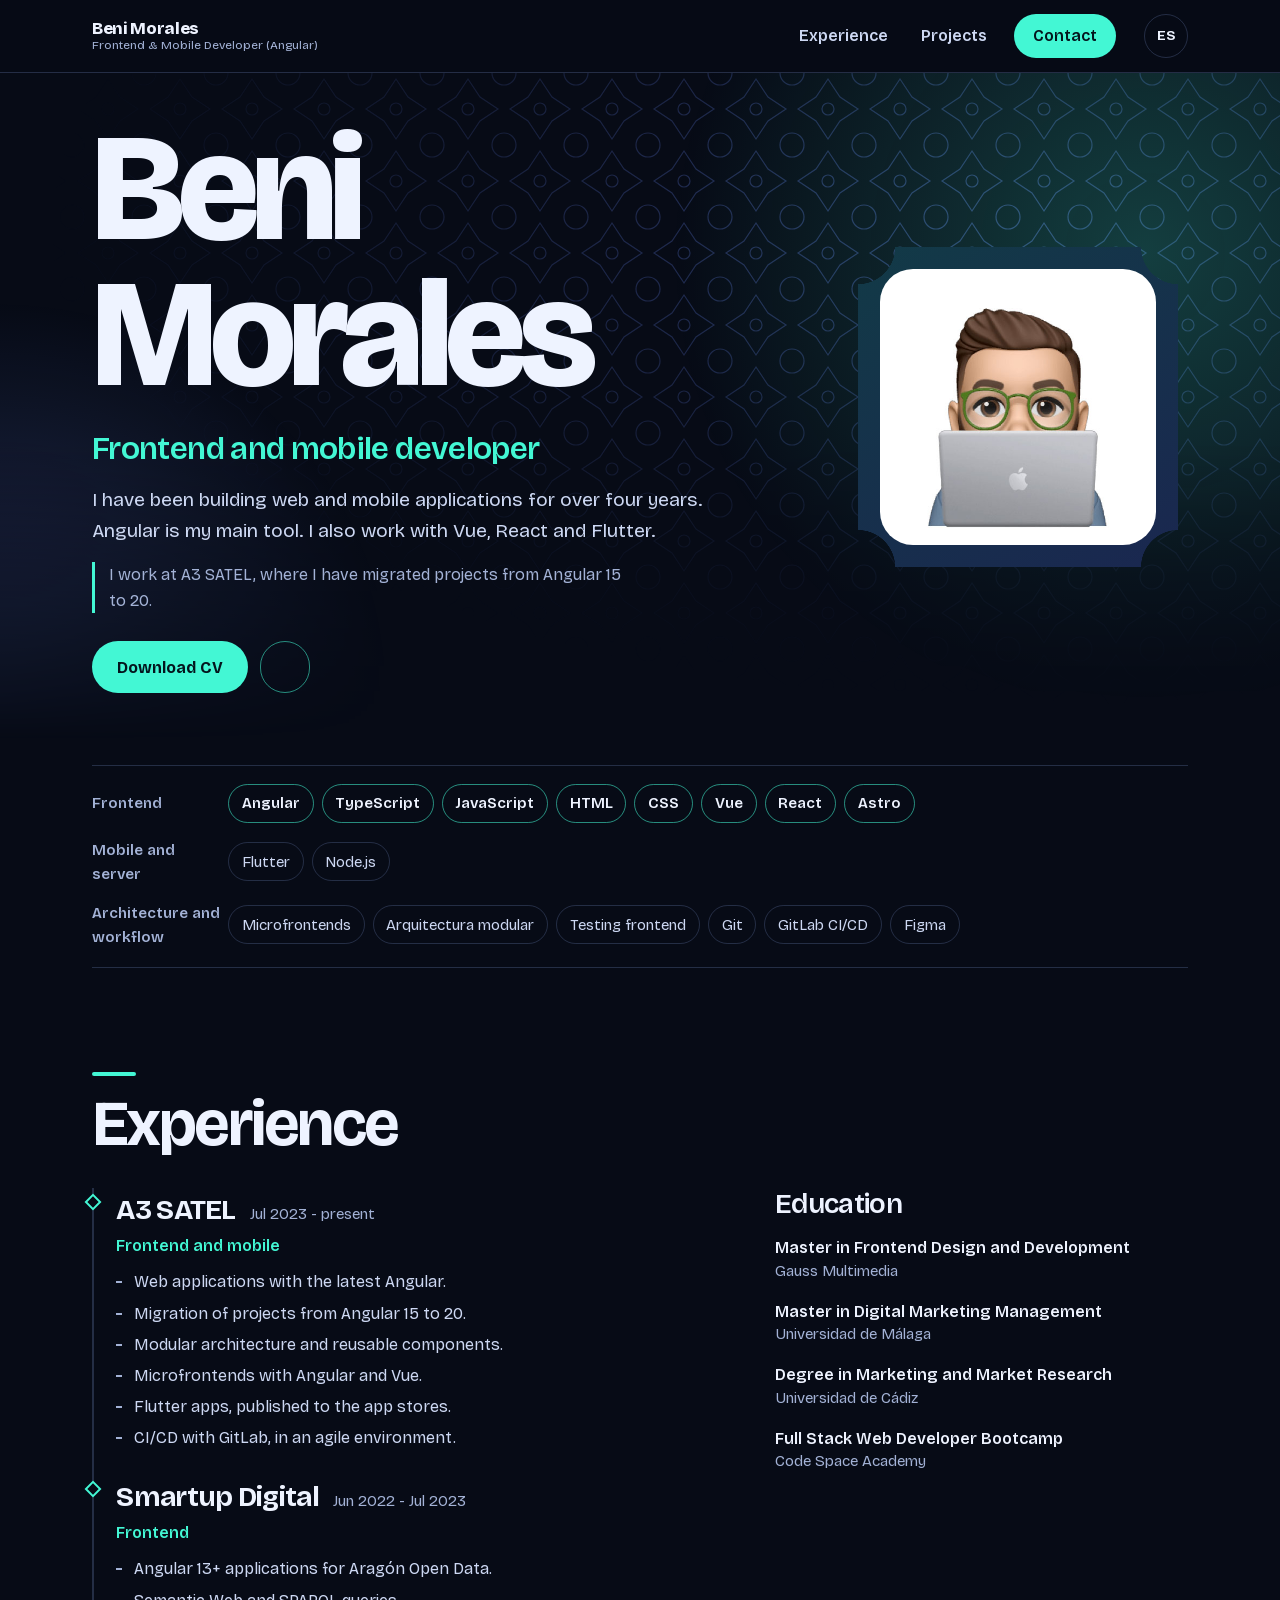
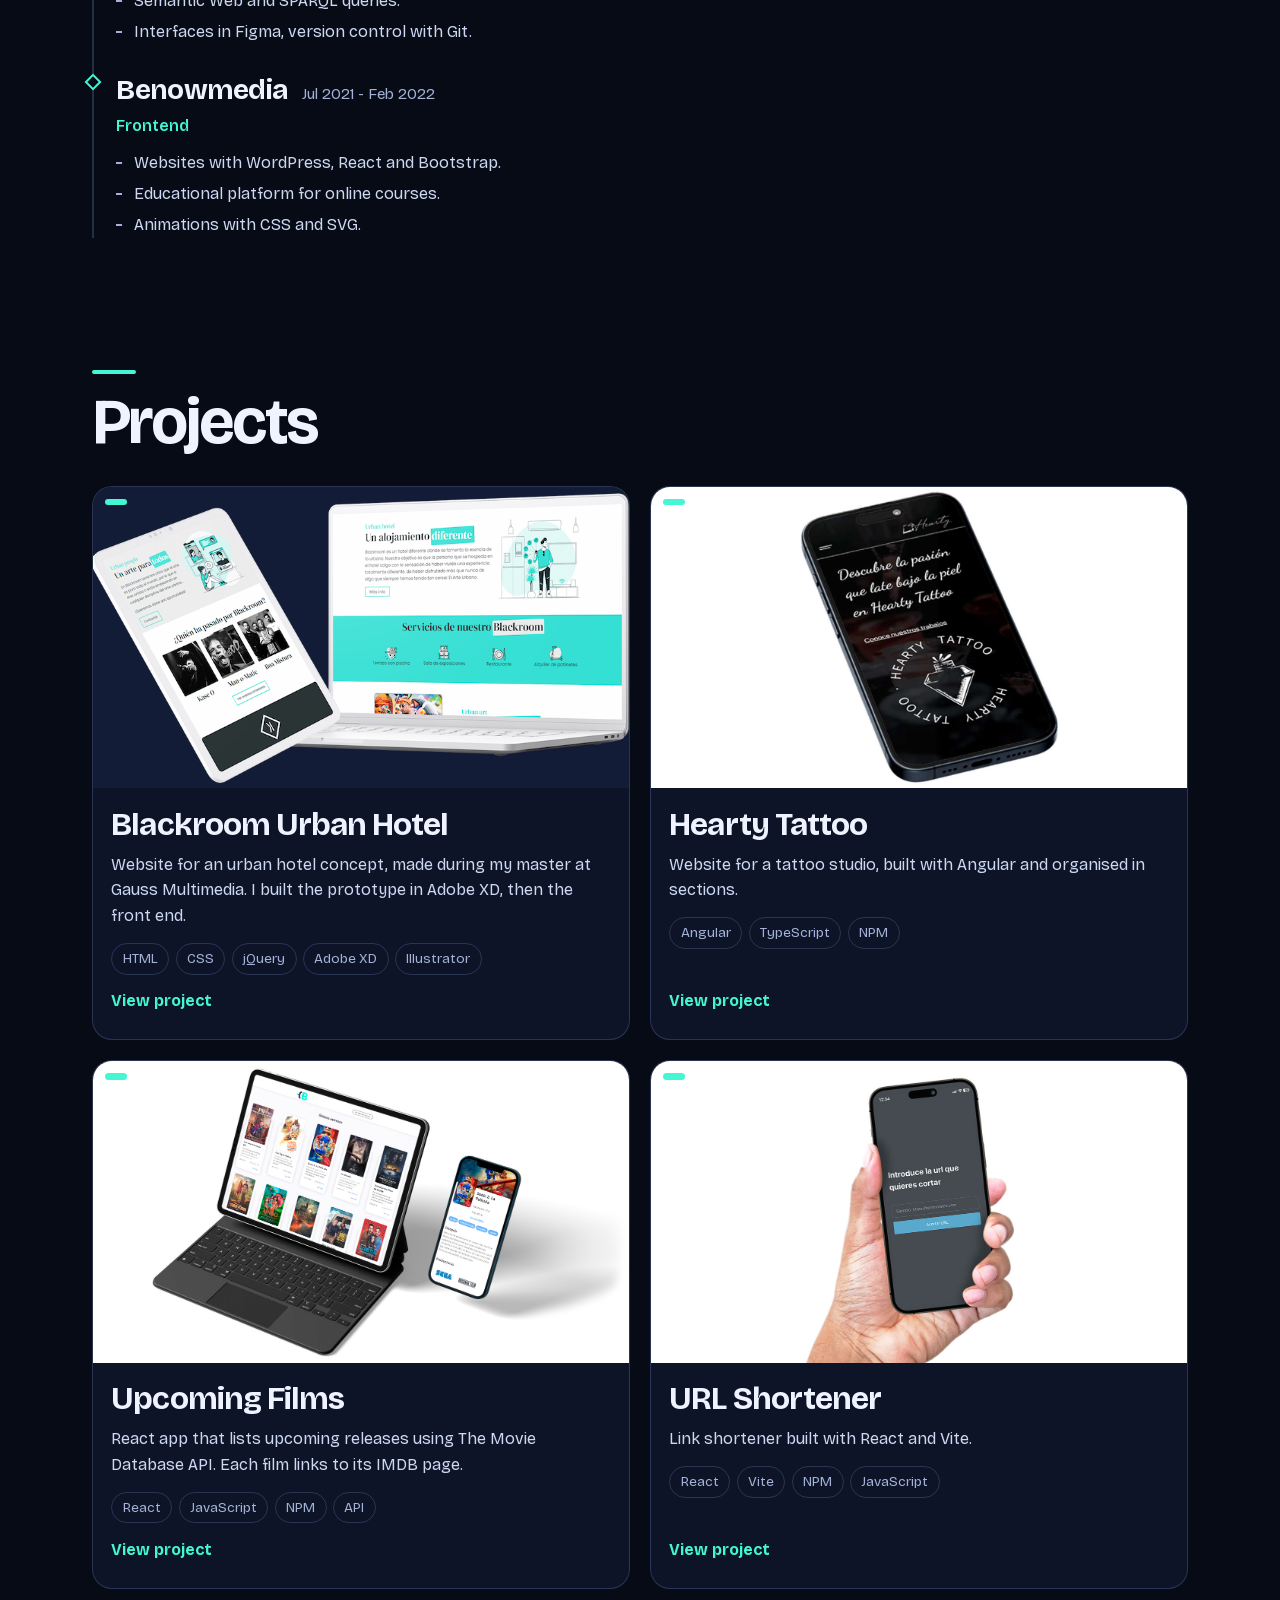
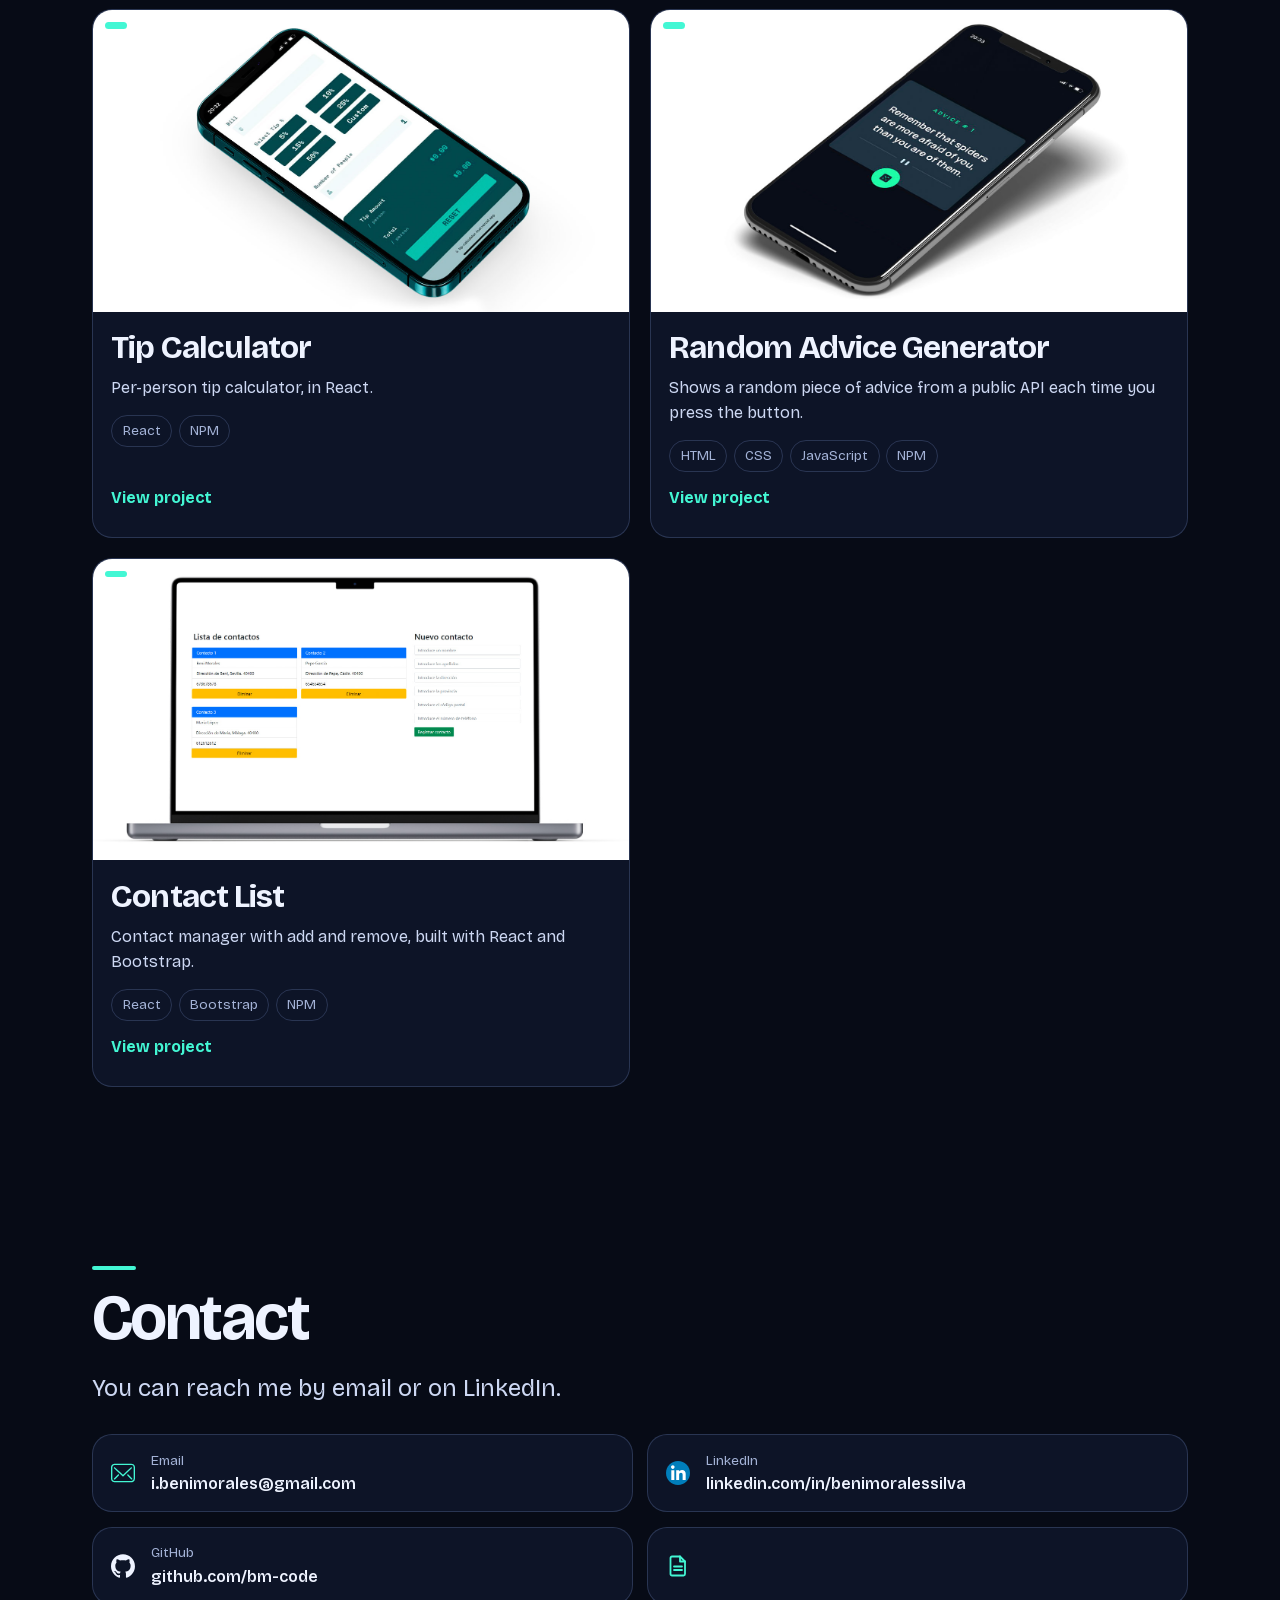
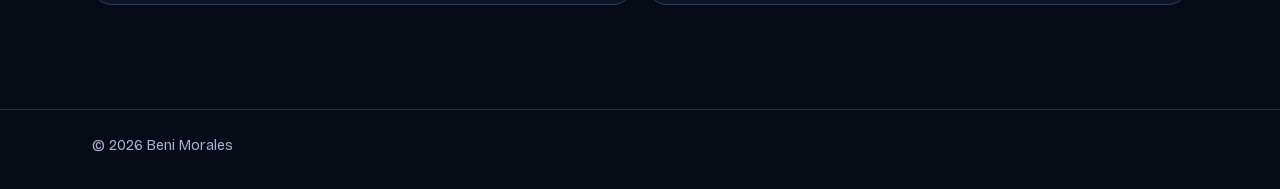
==== commit f656876b: "feat(ui): simplifica la estructura de la página Logo de texto, sin barra de progreso, marquesina ni " ====
--- a/index.html
+++ b/index.html
@@ -7,27 +7,27 @@
     <meta name="color-scheme" content="dark">
     <meta name="theme-color" content="#070b16">
 
-    <title>Beni Morales | Desarrollador frontend y mobile (Angular)</title>
+    <title>Beni Morales | Frontend &amp; Mobile Developer (Angular)</title>
     <meta name="description"
-        content="Portfolio de Beni Morales, desarrollador frontend y mobile con más de 4 años de experiencia. Trabajo con Angular, TypeScript y Flutter.">
+        content="Beni Morales, Frontend &amp; Mobile Developer en Sevilla. Más de 5 años con Angular y TypeScript; también Flutter, Vue y Astro.">
     <meta name="robots" content="index, follow, max-image-preview:large">
     <link rel="canonical" href="https://benimorales.com/">
 
     <meta property="og:type" content="website">
     <meta property="og:site_name" content="Beni Morales">
     <meta property="og:url" content="https://benimorales.com/">
-    <meta property="og:title" content="Beni Morales | Desarrollador frontend y mobile (Angular)">
+    <meta property="og:title" content="Beni Morales | Frontend &amp; Mobile Developer (Angular)">
     <meta property="og:description"
-        content="Desarrollador frontend y mobile con más de 4 años de experiencia. Angular, TypeScript y Flutter.">
+        content="Frontend &amp; Mobile Developer en Sevilla. Más de 5 años con Angular y TypeScript; también Flutter, Vue y Astro.">
     <meta property="og:image" content="https://benimorales.com/img/memoji.jpg">
     <meta property="og:image:alt" content="Memoji de Beni Morales">
     <meta property="og:locale" content="es_ES">
     <meta property="og:locale:alternate" content="en_US">
 
     <meta name="twitter:card" content="summary">
-    <meta name="twitter:title" content="Beni Morales | Desarrollador frontend y mobile (Angular)">
+    <meta name="twitter:title" content="Beni Morales | Frontend &amp; Mobile Developer (Angular)">
     <meta name="twitter:description"
-        content="Desarrollador frontend y mobile con más de 4 años de experiencia. Angular, TypeScript y Flutter.">
+        content="Frontend &amp; Mobile Developer en Sevilla. Más de 5 años con Angular y TypeScript; también Flutter, Vue y Astro.">
     <meta name="twitter:image" content="https://benimorales.com/img/memoji.jpg">
 
     <script type="application/ld+json">
@@ -37,9 +37,12 @@
         "name": "Beni Morales",
         "url": "https://benimorales.com/",
         "image": "https://benimorales.com/img/memoji.jpg",
-        "jobTitle": "Frontend and mobile developer",
+        "jobTitle": "Frontend & Mobile Developer",
+        "address": { "@type": "PostalAddress", "addressLocality": "Sevilla", "addressCountry": "ES" },
+        "alumniOf": { "@type": "CollegeOrUniversity", "name": "Gauss Multimedia" },
+        "award": "Alumno del Año 2020-21, Gauss Multimedia",
         "worksFor": { "@type": "Organization", "name": "A3 SATEL" },
-        "knowsAbout": ["Angular", "TypeScript", "Flutter", "Vue", "React", "Astro"],
+        "knowsAbout": ["Angular", "TypeScript", "Flutter", "Vue", "Astro"],
         "sameAs": [
             "https://www.linkedin.com/in/benimoralessilva/",
             "https://github.com/bm-code"
@@ -57,16 +60,15 @@
             style="display:none;visibility:hidden" title="Analytics"></iframe></noscript>
 
     <a class="skip-link" href="#main" data-i18n="skip">Saltar al contenido</a>
-    <div class="progress" aria-hidden="true"></div>
 
     <header class="site-header">
         <div class="wrap site-header__inner">
             <a class="brand" href="#top" data-i18n-attr="aria-label:logoAlt" aria-label="Beni Morales, ir al inicio">
-                <img src="./img/logo.svg" alt="" width="147" height="30">
+                <span class="brand__name">Beni Morales</span>
+                <span class="brand__role">Frontend &amp; Mobile Developer (Angular)</span>
             </a>
 
             <nav class="site-nav" id="site-nav" data-i18n-attr="aria-label:navLabel" aria-label="Navegación principal">
-                <a class="site-nav__link" href="#about" data-i18n="navAbout">Perfil</a>
                 <a class="site-nav__link" href="#experience" data-i18n="navExperience">Experiencia</a>
                 <a class="site-nav__link" href="#projects" data-i18n="navProjects">Proyectos</a>
                 <a class="site-nav__link site-nav__link--cta" href="#contact" data-i18n="navContact">Contacto</a>
@@ -104,34 +106,22 @@
                         <span class="hero__line" aria-hidden="true"><span>Beni</span></span>
                         <span class="hero__line" aria-hidden="true"><span>Morales</span></span>
                     </h1>
-                    <p class="hero__role" id="hero-role">Desarrollador frontend y mobile</p>
-                    <p class="hero__intro" id="hero-intro">Llevo más de cuatro años desarrollando aplicaciones web y
-                        mobile. Mi herramienta principal es Angular. También trabajo con Vue, React y Flutter.</p>
-                    <p class="hero__line-text" id="hero-line">Ahora estoy en A3 SATEL, donde he migrado proyectos de
-                        Angular 15 a 20.</p>
+                    <p class="hero__role" id="hero-role">Frontend &amp; Mobile Developer, especializado en Angular</p>
+                    <p class="hero__intro" id="hero-intro"></p>
+                    <p class="hero__line-text" id="hero-line"></p>
 
                     <div class="hero__actions">
                         <a class="btn btn--primary" href="./docs/CV_Beni_Morales_2026.pdf" target="_blank"
                             rel="noopener" download="CV_Beni_Morales_2026" data-i18n="cv">Descargar CV</a>
-                        <a class="btn btn--ghost" href="#projects" data-i18n="seeProjects">Ver proyectos</a>
+                        <a class="btn btn--ghost" id="hero-mail" href="mailto:i.benimorales@gmail.com" data-i18n="writeMe">Escribirme</a>
                     </div>
                 </div>
             </div>
         </section>
 
-        <div class="marquee" aria-hidden="true">
-            <div class="marquee__track" id="marquee-track"></div>
-        </div>
-
-        <section class="section wrap" id="about" aria-labelledby="about-title">
-            <h2 class="section__title" id="about-title" data-i18n="aboutTitle">Perfil</h2>
-            <p class="lead" id="profile-summary"></p>
-
-            <h3 class="subtitle" data-i18n="stackTitle">Tecnologías</h3>
-            <div class="stack-layout" id="stack-groups"></div>
-
-            <h3 class="subtitle" data-i18n="workTitle">Cómo trabajo</h3>
-            <ul class="work-list" id="why-list"></ul>
+        <section class="stack wrap" aria-labelledby="stack-title">
+            <h2 class="visually-hidden" id="stack-title" data-i18n="stackTitle">Tecnologías</h2>
+            <div class="stack__rows" id="stack-groups"></div>
         </section>
 
         <section class="section wrap" id="experience" aria-labelledby="experience-title">
@@ -139,6 +129,7 @@
             <div class="experience-layout">
                 <div>
                     <ol class="timeline" id="experience-list"></ol>
+                    <p class="earlier" id="earlier"></p>
                 </div>
                 <div>
                     <h3 class="subtitle subtitle--first" data-i18n="educationTitle">Formación</h3>
@@ -149,35 +140,18 @@
 
         <section class="section wrap" id="projects" aria-labelledby="projects-title">
             <h2 class="section__title" id="projects-title" data-i18n="projectsTitle">Proyectos</h2>
-            <div class="featured-grid" id="featured-projects"></div>
+            <div class="project-grid" id="projects-grid"></div>
+            <p class="more-projects"><a id="more-projects" href="https://github.com/bm-code/" target="_blank"
+                    rel="noopener noreferrer" data-i18n="moreProjects">Ejercicios y proyectos pequeños en GitHub</a></p>
 
-            <h3 class="subtitle" data-i18n="archiveTitle">Proyectos más pequeños</h3>
-            <div class="archive-grid" id="archive-projects"></div>
-
-            <template id="featured-card-template">
-                <article class="card featured-card">
+            <template id="project-card-template">
+                <article class="card">
                     <div class="card__media">
                         <img class="card__image" src="" alt="" loading="lazy" decoding="async">
-                        <span class="card__year"></span>
+                        <span class="card__context"></span>
                     </div>
                     <div class="card__body">
                         <h3 class="card__title"></h3>
-                        <p class="card__summary"></p>
-                        <ul class="tech-pills"></ul>
-                        <a class="card__link" target="_blank" rel="noopener noreferrer"><span
-                                data-i18n="viewProject">Ver proyecto</span></a>
-                    </div>
-                </article>
-            </template>
-
-            <template id="archive-card-template">
-                <article class="card archive-card">
-                    <div class="card__media">
-                        <img class="card__image" src="" alt="" loading="lazy" decoding="async">
-                        <span class="card__year"></span>
-                    </div>
-                    <div class="card__body">
-                        <h4 class="card__title"></h4>
                         <p class="card__summary"></p>
                         <ul class="tech-pills"></ul>
                         <a class="card__link" target="_blank" rel="noopener noreferrer"><span
@@ -189,7 +163,7 @@
 
         <section class="section section--contact wrap" id="contact" aria-labelledby="contact-title">
             <h2 class="section__title" id="contact-title" data-i18n="contactTitle">Contacto</h2>
-            <p class="lead" data-i18n="contactLead">Puedes escribirme por email o por LinkedIn.</p>
+            <p class="lead" data-i18n="contactLead">Escríbeme por email o LinkedIn, o descarga el CV.</p>
             <div class="contact-grid" id="contact-grid"></div>
         </section>
     </main>
--- a/css/style.css
+++ b/css/style.css
@@ -125,34 +125,15 @@
     transform: none;
 }
 
-/* ---------- Barra de progreso (solo con scroll-driven animations) ---------- */
-
-.progress {
-    display: none;
-}
-
-@supports (animation-timeline: scroll()) {
-    @media (prefers-reduced-motion: no-preference) {
-        .progress {
-            display: block;
-            position: fixed;
-            inset: 0 0 auto 0;
-            height: 3px;
-            z-index: 60;
-            background: var(--mint);
-            transform-origin: 0 50%;
-            transform: scaleX(0);
-            animation: progress linear both;
-            animation-timeline: scroll(root);
-            pointer-events: none;
-        }
-    }
-}
-
-@keyframes progress {
-    to {
-        transform: scaleX(1);
-    }
+.visually-hidden {
+    position: absolute;
+    width: 1px;
+    height: 1px;
+    margin: -1px;
+    padding: 0;
+    overflow: hidden;
+    clip-path: inset(50%);
+    white-space: nowrap;
 }
 
 /* ---------- Cabecera y navegación ---------- */
@@ -176,14 +157,23 @@
 
 .brand {
     display: flex;
-    align-items: center;
+    flex-direction: column;
+    justify-content: center;
     min-height: 44px;
+    min-width: 0;
     flex: 0 1 auto;
-}
-
-.brand img {
-    width: clamp(118px, 36vw, 160px);
-    height: auto;
+    line-height: 1.15;
+}
+
+.brand__name {
+    font-size: 1.05rem;
+    font-weight: 800;
+    letter-spacing: -0.02em;
+}
+
+.brand__role {
+    font-size: 0.75rem;
+    color: var(--muted);
 }
 
 .site-header__tools {
@@ -360,7 +350,8 @@
 /* Memoji dentro de una baldosa con esquinas concavas */
 .hero__tile {
     --r: 16%;
-    width: clamp(104px, 30vw, 300px);
+    --tile-w: clamp(104px, 30vw, 200px);
+    width: var(--tile-w);
     aspect-ratio: 1;
     background: linear-gradient(150deg, #123a47, #1a2750);
     -webkit-mask:
@@ -377,12 +368,16 @@
 }
 
 .hero__tile {
-    padding: 7%;
+    padding: calc(var(--tile-w) * 0.07);
+    display: grid;
+    grid-template-columns: minmax(0, 1fr);
+    align-content: center;
 }
 
 .hero__tile img {
     width: 100%;
-    height: 100%;
+    height: auto;
+    aspect-ratio: 1;
     object-fit: cover;
     border-radius: 12%;
 }
@@ -480,46 +475,6 @@
     transform: scale(0.97);
 }
 
-/* ---------- Franja de tecnologias ---------- */
-
-.marquee {
-    overflow: hidden;
-    border-block: 1px solid var(--line);
-    background: rgba(13, 20, 39, 0.7);
-}
-
-.marquee__track {
-    display: flex;
-    width: max-content;
-    padding: 0.9rem 0;
-    animation: marquee 38s linear infinite;
-}
-
-.marquee__item {
-    display: inline-flex;
-    align-items: center;
-    white-space: nowrap;
-    font-size: clamp(1.05rem, 4vw, 1.4rem);
-    font-weight: 600;
-    letter-spacing: -0.01em;
-    color: var(--text-soft);
-}
-
-.marquee__item::after {
-    content: "";
-    width: 10px;
-    height: 10px;
-    margin-inline: clamp(1.1rem, 4vw, 2rem);
-    background: var(--blue);
-    transform: rotate(45deg);
-}
-
-@keyframes marquee {
-    to {
-        transform: translate3d(-50%, 0, 0);
-    }
-}
-
 /* ---------- Secciones ---------- */
 
 .section {
@@ -587,23 +542,26 @@
 
 /* Tecnologias */
 
-.stack-layout {
+.stack {
+    padding-top: 1.5rem;
+}
+
+.stack__rows {
     display: grid;
     gap: 0.9rem;
-}
-
-.stack-card {
-    padding: 1.15rem;
-    border: 1px solid var(--line);
-    border-radius: var(--radius);
-    background: var(--surface);
-}
-
-.stack-card__title {
-    margin-bottom: 0.8rem;
-    font-size: 1.05rem;
-    font-weight: 700;
-    color: var(--mint);
+    padding: 1.1rem 0;
+    border-block: 1px solid var(--line);
+}
+
+.stack__row {
+    display: grid;
+    gap: 0.5rem;
+}
+
+.stack__title {
+    font-size: 0.95rem;
+    font-weight: 600;
+    color: var(--muted);
 }
 
 .chip-list {
@@ -620,30 +578,10 @@
     color: var(--text-soft);
 }
 
-/* Como trabajo */
-
-.work-list {
-    display: grid;
-    gap: 0.75rem;
-    max-width: 44rem;
-}
-
-.work-list li {
-    position: relative;
-    padding-left: 1.6rem;
-    color: var(--text-soft);
-    font-size: 1.05rem;
-}
-
-.work-list li::before {
-    content: "";
-    position: absolute;
-    left: 0.15rem;
-    top: 0.62em;
-    width: 8px;
-    height: 8px;
-    background: var(--mint);
-    transform: rotate(45deg);
+.stack__row:first-child .chip-list li {
+    border-color: var(--line-strong);
+    color: var(--text);
+    font-weight: 600;
 }
 
 /* Experiencia */
@@ -702,6 +640,10 @@
     font-weight: 600;
 }
 
+.timeline__context {
+    color: var(--muted);
+}
+
 .timeline__bullets {
     margin-top: 0.7rem;
     display: grid;
@@ -739,22 +681,44 @@
     font-size: 0.95rem;
 }
 
+.education__note {
+    margin-top: 0.15rem;
+    color: var(--mint);
+    font-size: 0.95rem;
+}
+
+.earlier {
+    margin-top: 1.75rem;
+    max-width: 38em;
+    color: var(--muted);
+}
+
 /* ---------- Proyectos ---------- */
 
-.featured-grid {
+.project-grid {
     margin-top: 2rem;
     display: grid;
     gap: 1.25rem;
 }
 
-.archive-grid {
-    display: grid;
-    gap: 1.1rem;
+.more-projects {
+    margin-top: 1.5rem;
+}
+
+.more-projects a {
+    display: inline-flex;
+    align-items: center;
+    min-height: 44px;
+    font-weight: 700;
+    color: var(--mint);
+    text-decoration: underline;
+    text-underline-offset: 4px;
 }
 
 .card {
     position: relative;
     display: grid;
+    grid-template-rows: auto 1fr;
     overflow: hidden;
     border: 1px solid var(--line);
     border-radius: var(--radius);
@@ -766,17 +730,17 @@
     position: relative;
     overflow: hidden;
     background: var(--surface-2);
+    aspect-ratio: 16 / 9;
 }
 
 .card__image {
     width: 100%;
     height: 100%;
-    aspect-ratio: 16 / 9;
     object-fit: cover;
     transition: transform 0.6s var(--ease);
 }
 
-.card__year {
+.card__context {
     position: absolute;
     top: 0.75rem;
     left: 0.75rem;
@@ -802,10 +766,6 @@
     line-height: 1.1;
 }
 
-.archive-card .card__title {
-    font-size: 1.3rem;
-}
-
 .card__summary {
     margin-top: 0.6rem;
     color: var(--text-soft);
@@ -829,11 +789,6 @@
     color: var(--muted);
 }
 
-.tech-pills img {
-    width: 14px;
-    height: 14px;
-}
-
 .card__link {
     display: inline-flex;
     align-items: center;
@@ -845,13 +800,6 @@
     color: var(--mint);
 }
 
-.card__link span::after {
-    content: "\2192";
-    display: inline-block;
-    margin-left: 0.4rem;
-    transition: transform 0.25s var(--ease);
-}
-
 /* Toda la tarjeta es el area de toque del enlace */
 .card__link::after {
     content: "";
@@ -876,10 +824,6 @@
 
     .card:hover .card__image {
         transform: scale(1.04);
-    }
-
-    .card:hover .card__link span::after {
-        transform: translateX(5px);
     }
 
     .btn--primary:hover {
@@ -969,14 +913,7 @@
 /* ---------- Tablet y escritorio ---------- */
 
 @media (min-width: 600px) {
-    .stack-layout {
-        grid-template-columns: repeat(2, minmax(0, 1fr));
-    }
-
-    .archive-grid {
-        grid-template-columns: repeat(2, minmax(0, 1fr));
-    }
-
+    .project-grid,
     .contact-grid {
         grid-template-columns: repeat(2, minmax(0, 1fr));
     }
@@ -1045,6 +982,7 @@
         grid-row: 1;
         width: 100%;
         max-width: 320px;
+        --tile-w: 320px;
         justify-self: center;
     }
 
@@ -1054,7 +992,7 @@
     }
 
     .hero {
-        min-height: min(calc(100dvh - var(--header-h)), 820px);
+        min-height: min(calc(100dvh - var(--header-h)), 640px);
         display: flex;
         align-items: center;
         padding-block: 3rem;
@@ -1064,8 +1002,9 @@
         width: 100%;
     }
 
-    .stack-layout {
-        grid-template-columns: repeat(3, minmax(0, 1fr));
+    .stack__row {
+        grid-template-columns: 8rem minmax(0, 1fr);
+        align-items: center;
     }
 
     .experience-layout {
@@ -1073,33 +1012,7 @@
         gap: 4rem;
     }
 
-    .featured-card {
-        grid-template-columns: 1.15fr 1fr;
-    }
-
-    .featured-card:nth-child(even) .card__media {
-        order: 2;
-    }
-
-    .featured-card .card__image {
-        aspect-ratio: auto;
-        min-height: 300px;
-    }
-
-    .featured-card .card__body {
-        padding: 2rem;
-        justify-content: center;
-    }
-
-    .contact-grid {
-        grid-template-columns: repeat(4, minmax(0, 1fr));
-    }
-}
-
-@media (min-width: 1000px) {
-    .archive-grid {
-        grid-template-columns: repeat(3, minmax(0, 1fr));
-    }
+
 }
 
 /* ---------- Movimiento reducido ---------- */
@@ -1112,10 +1025,6 @@
         transition: none !important;
         scroll-behavior: auto !important;
     }
-
-    .marquee__track {
-        overflow-x: auto;
-    }
 }
 
 ::view-transition-old(root),
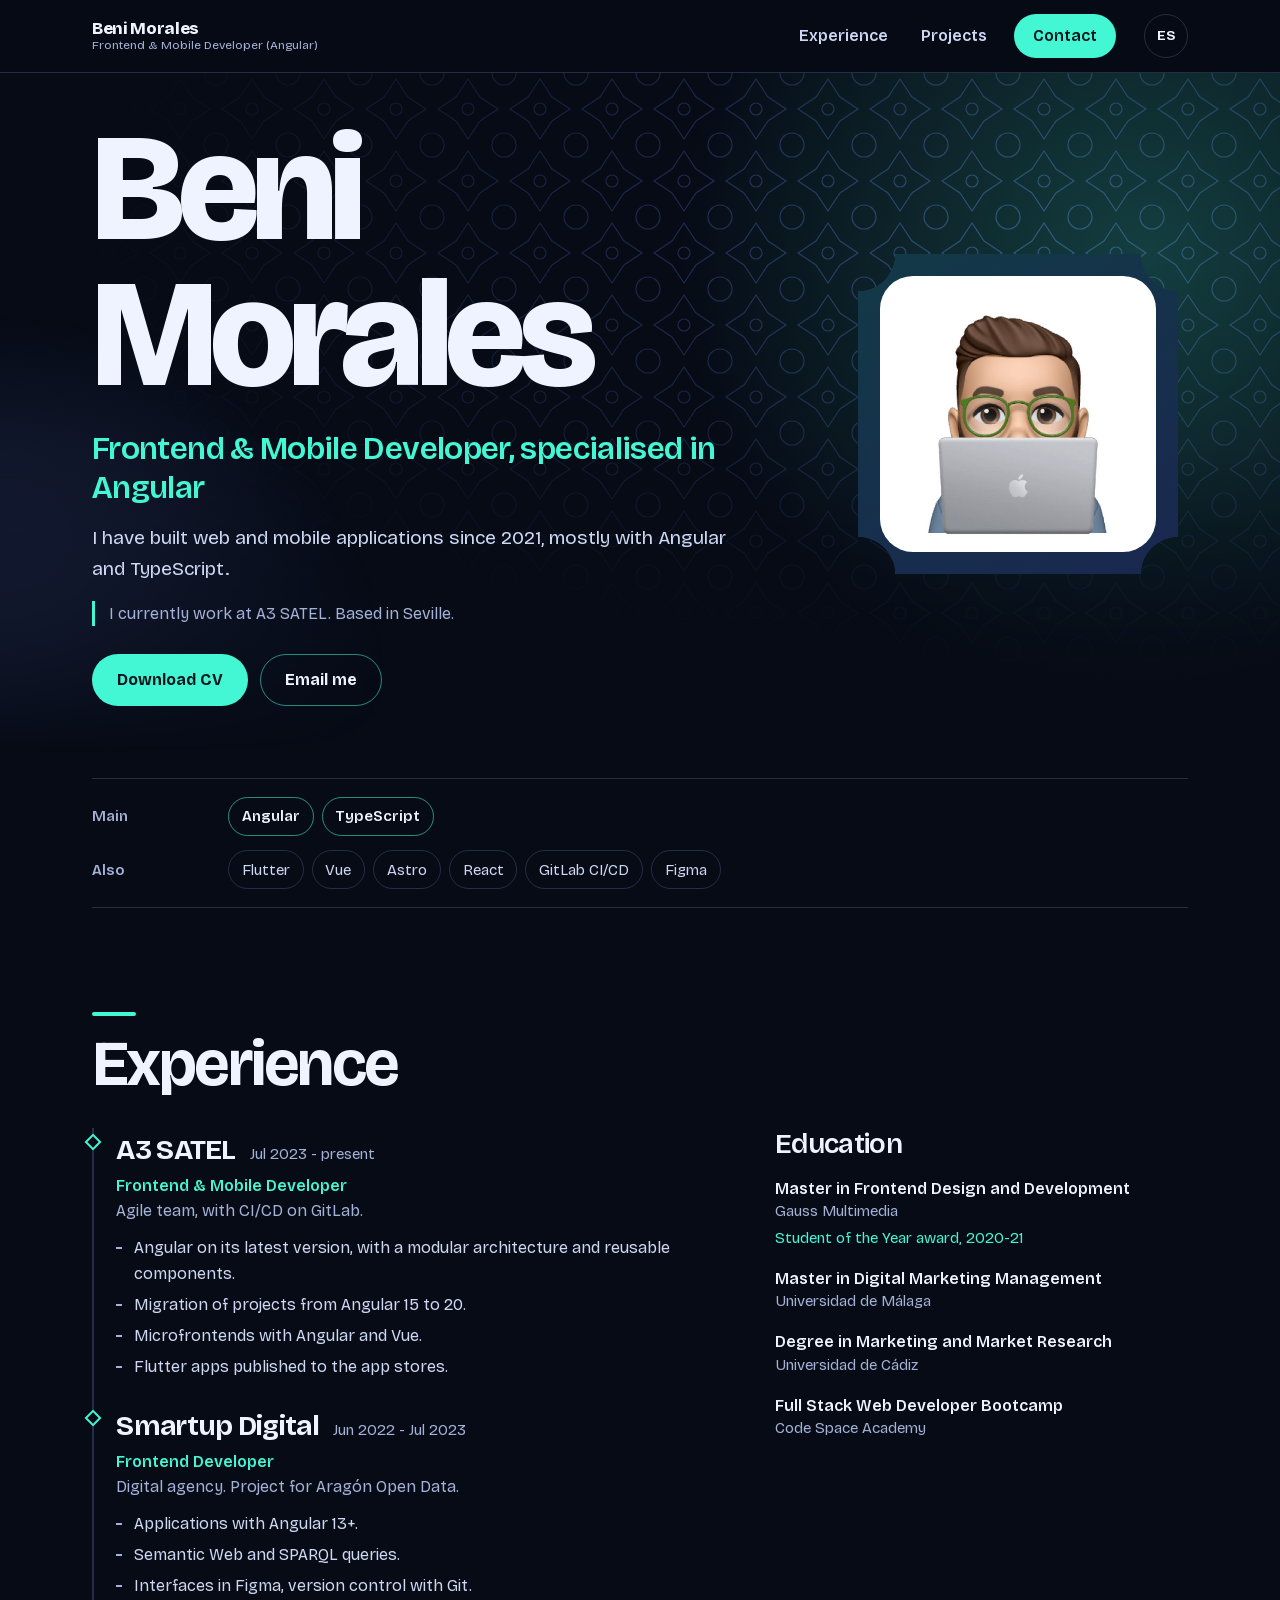
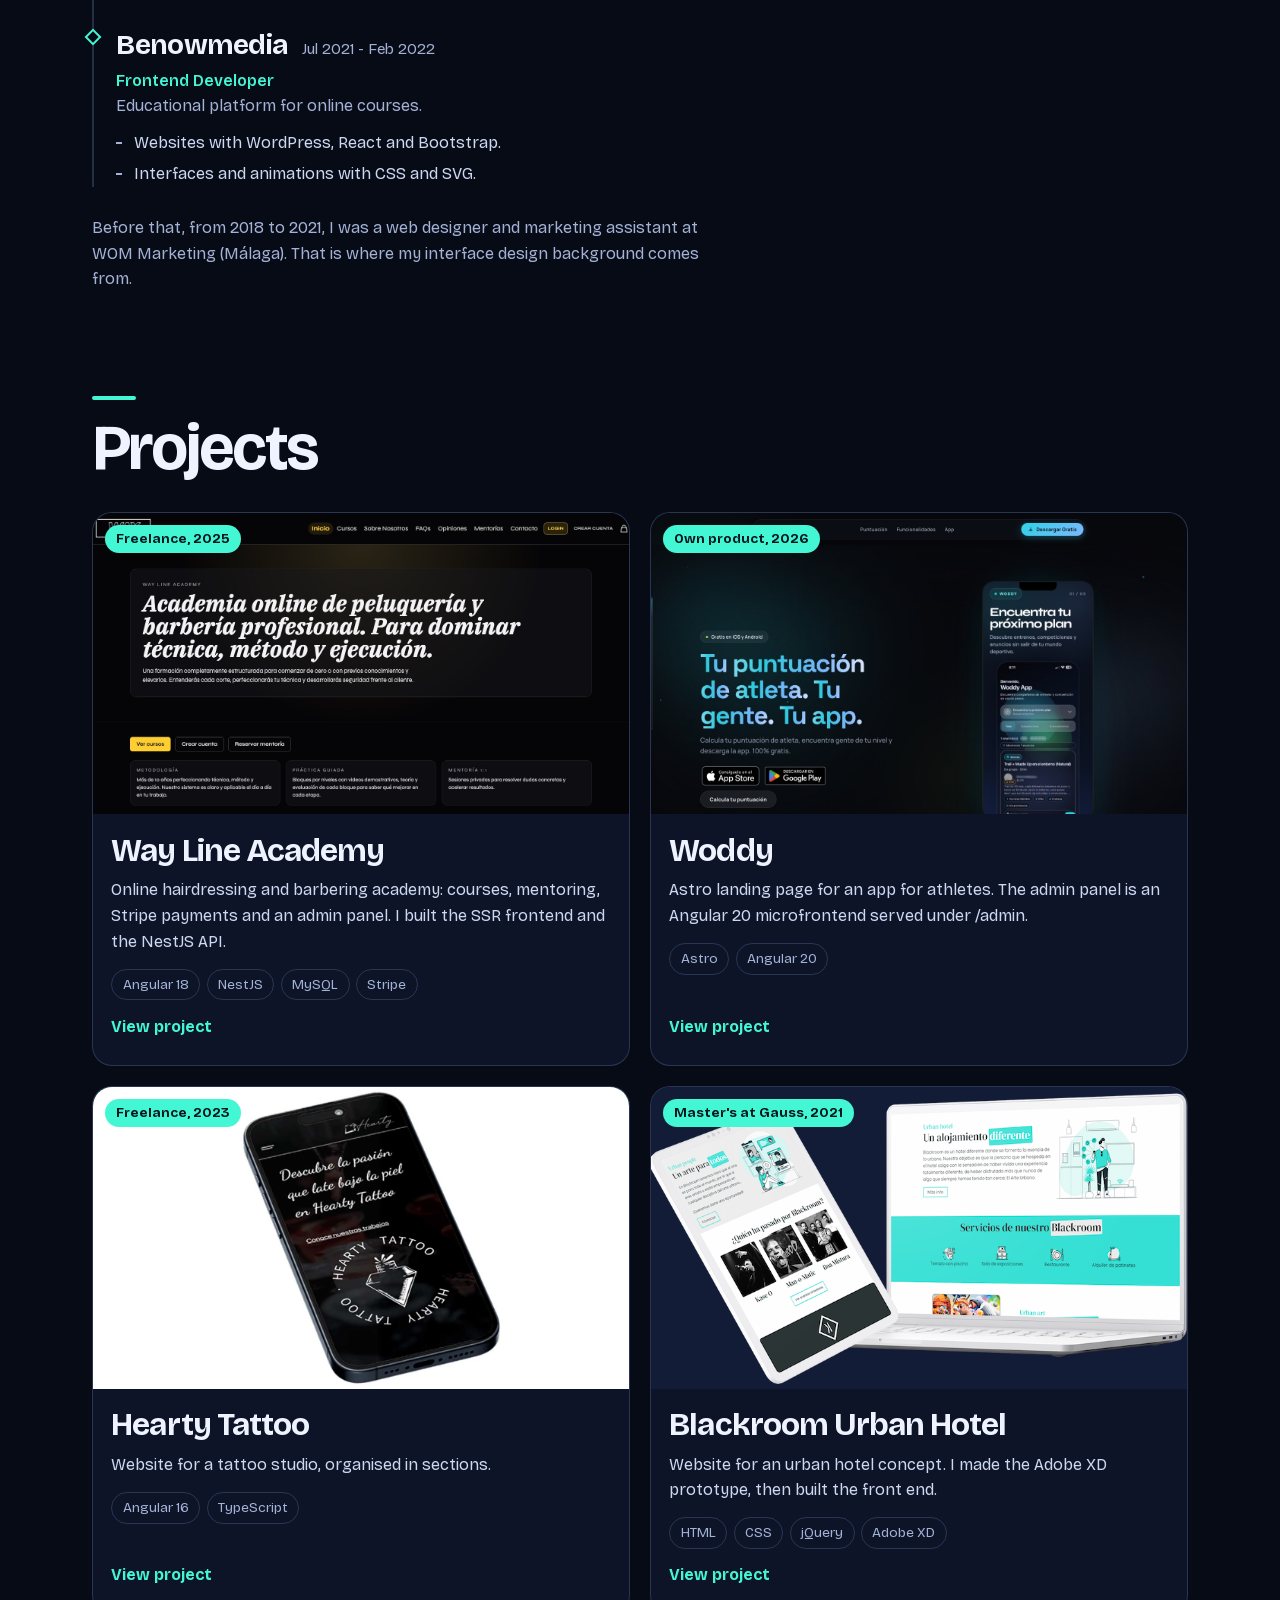
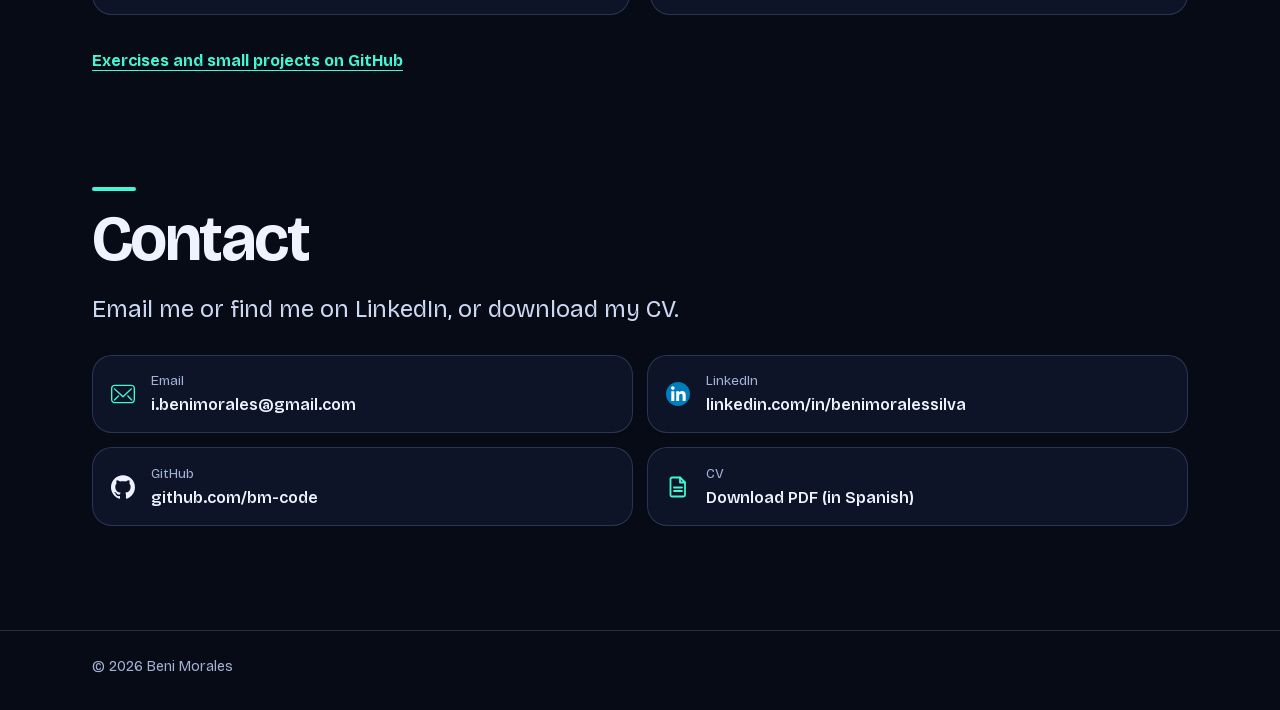
==== commit cce2a545: "fix(a11y): nombre accesible que contiene el texto visible (logo y selector de idioma) Co-Authored-By" ====
--- a/index.html
+++ b/index.html
@@ -63,7 +63,7 @@
 
     <header class="site-header">
         <div class="wrap site-header__inner">
-            <a class="brand" href="#top" data-i18n-attr="aria-label:logoAlt" aria-label="Beni Morales, ir al inicio">
+            <a class="brand" href="#top">
                 <span class="brand__name">Beni Morales</span>
                 <span class="brand__role">Frontend &amp; Mobile Developer (Angular)</span>
             </a>
@@ -75,7 +75,7 @@
             </nav>
 
             <div class="site-header__tools">
-                <button class="lang-toggle" type="button" id="lang-toggle" lang="en" aria-label="Switch to English">
+                <button class="lang-toggle" type="button" id="lang-toggle" lang="en" aria-label="EN, switch to English">
                     <span aria-hidden="true">EN</span>
                 </button>
                 <button class="menu-toggle" type="button" aria-expanded="false" aria-controls="site-nav"
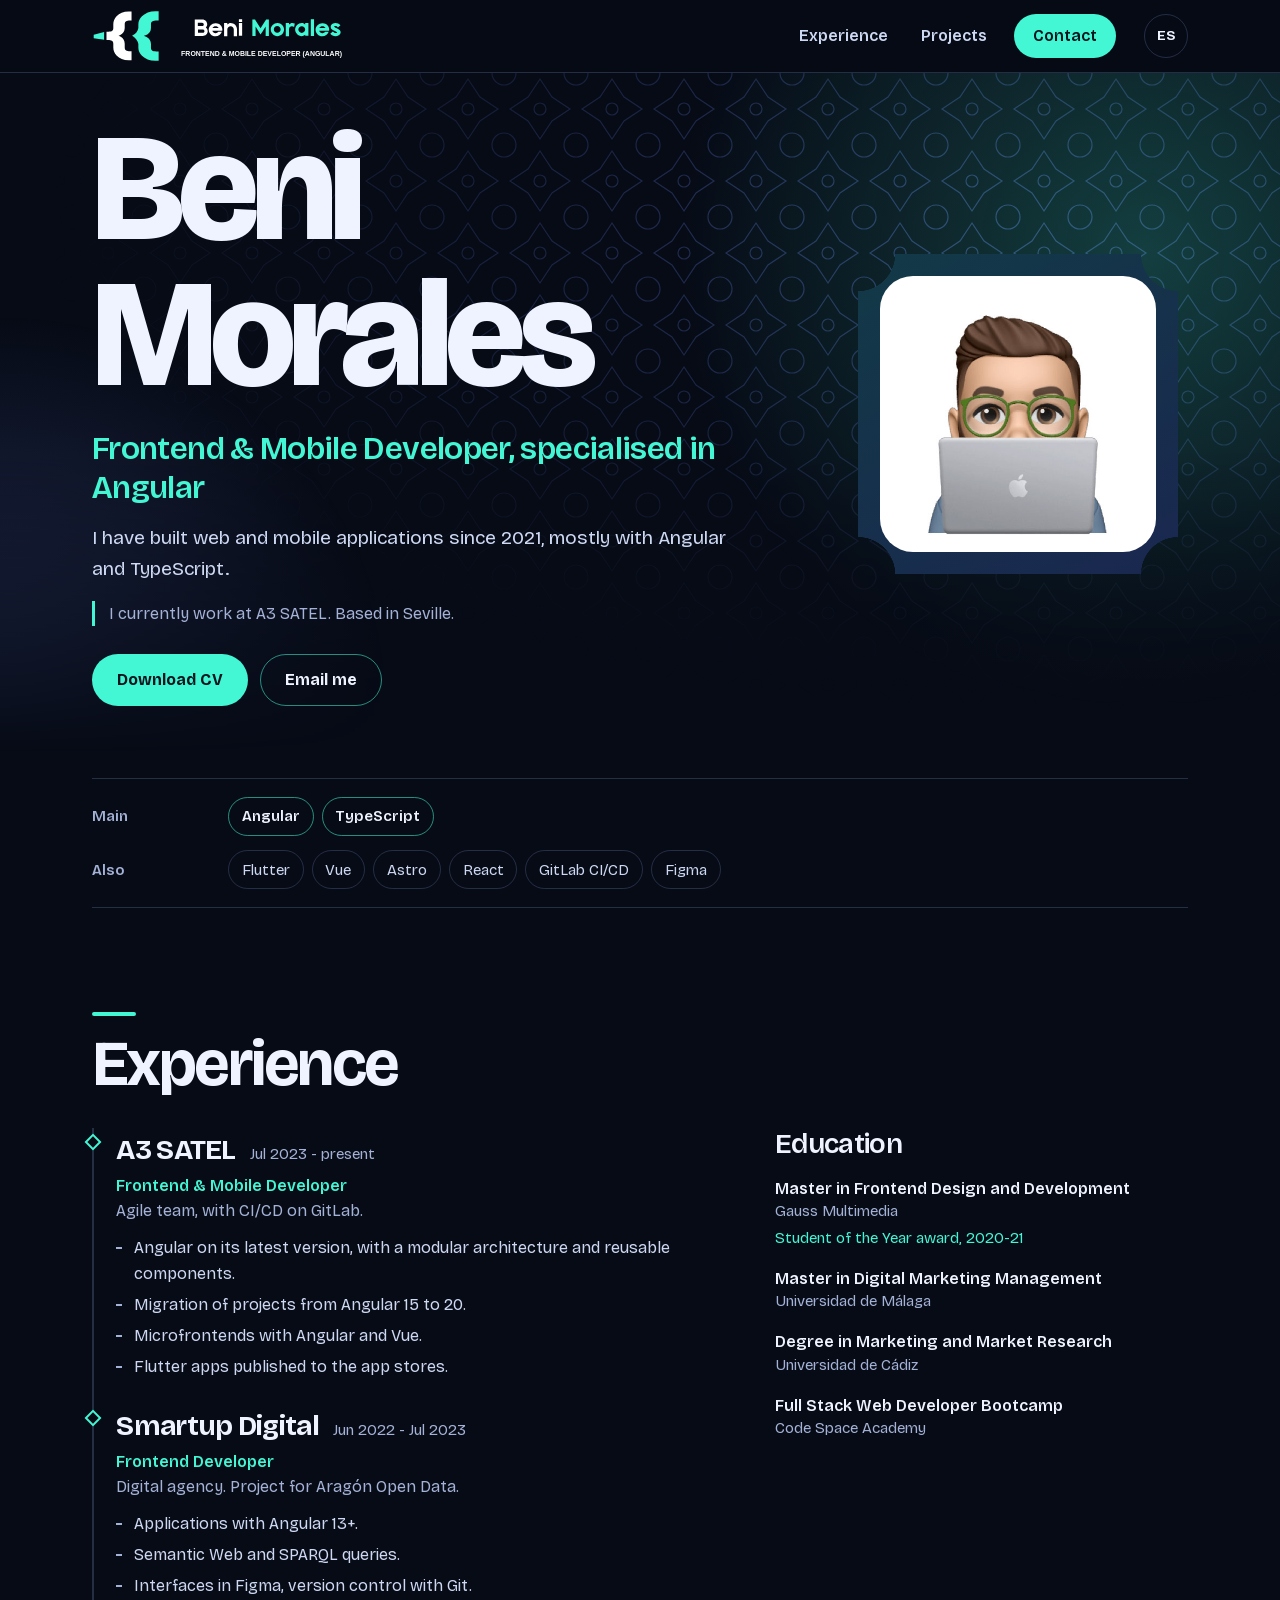
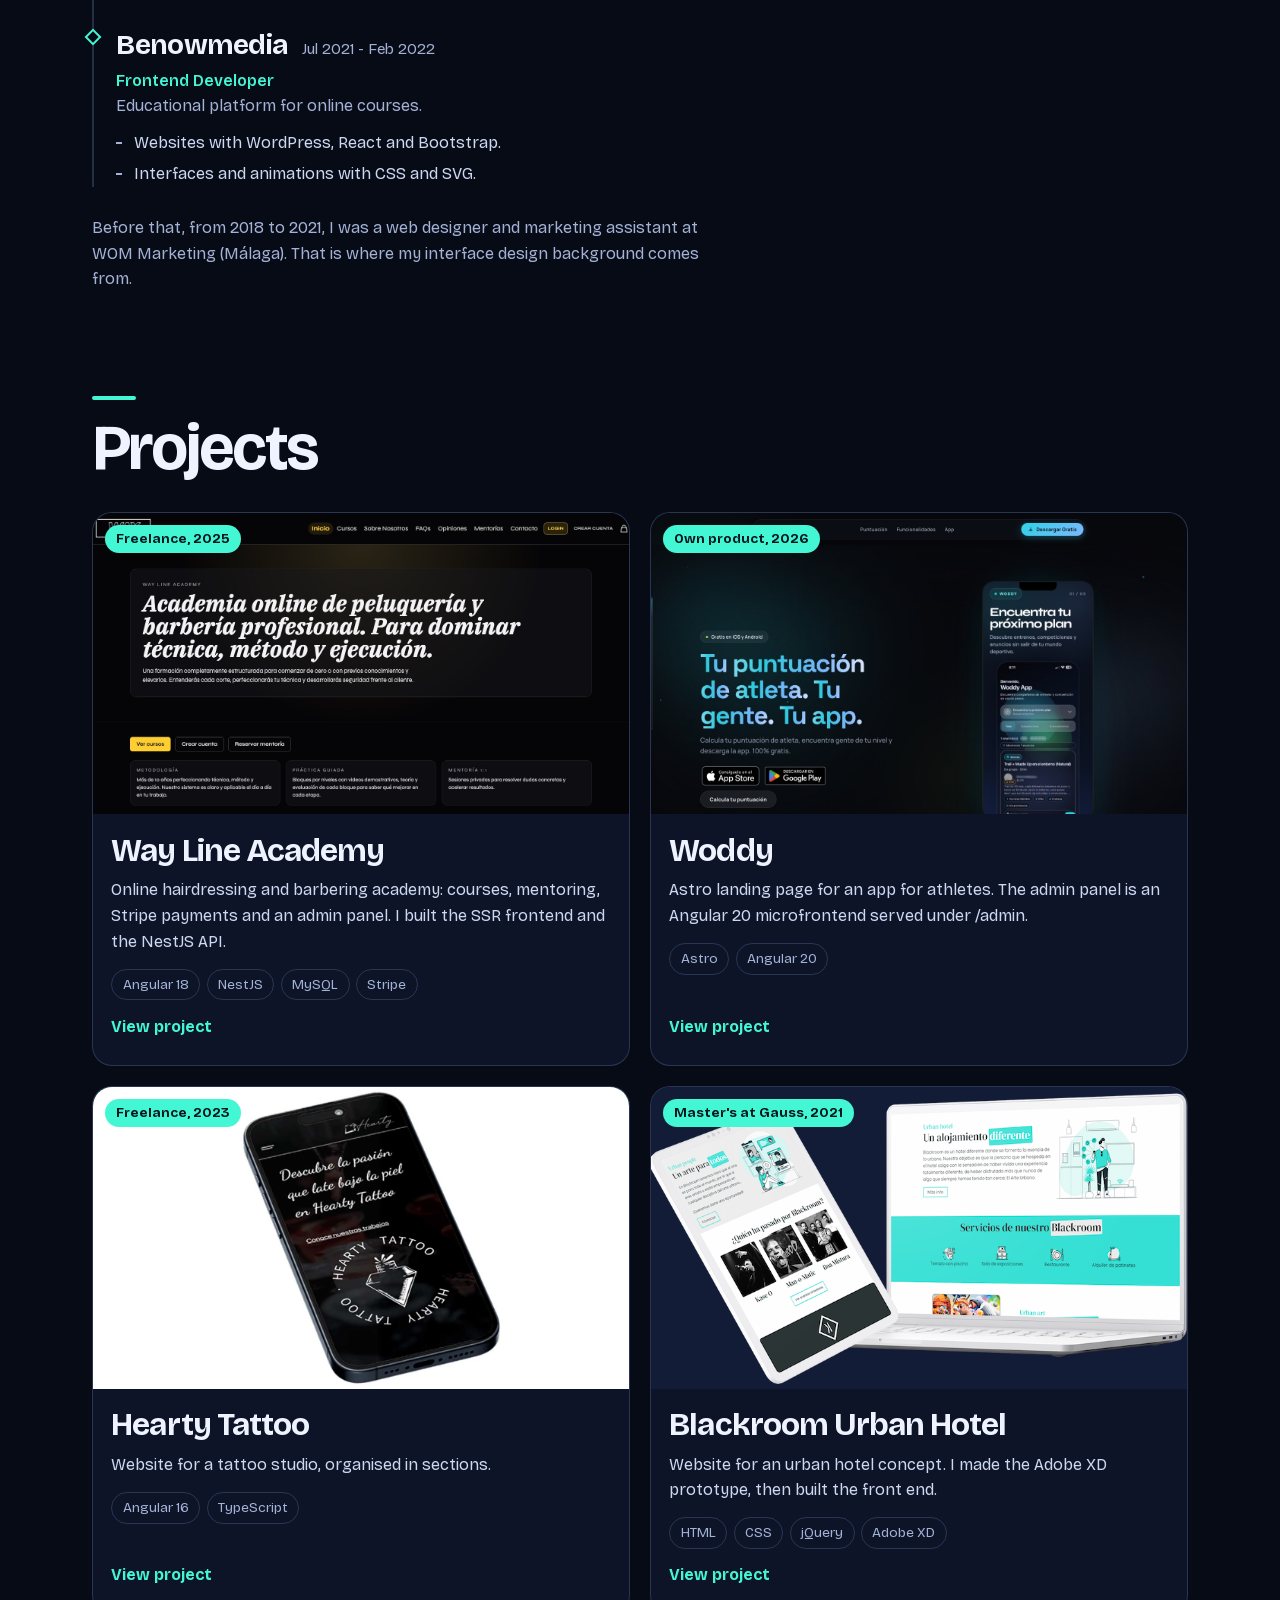
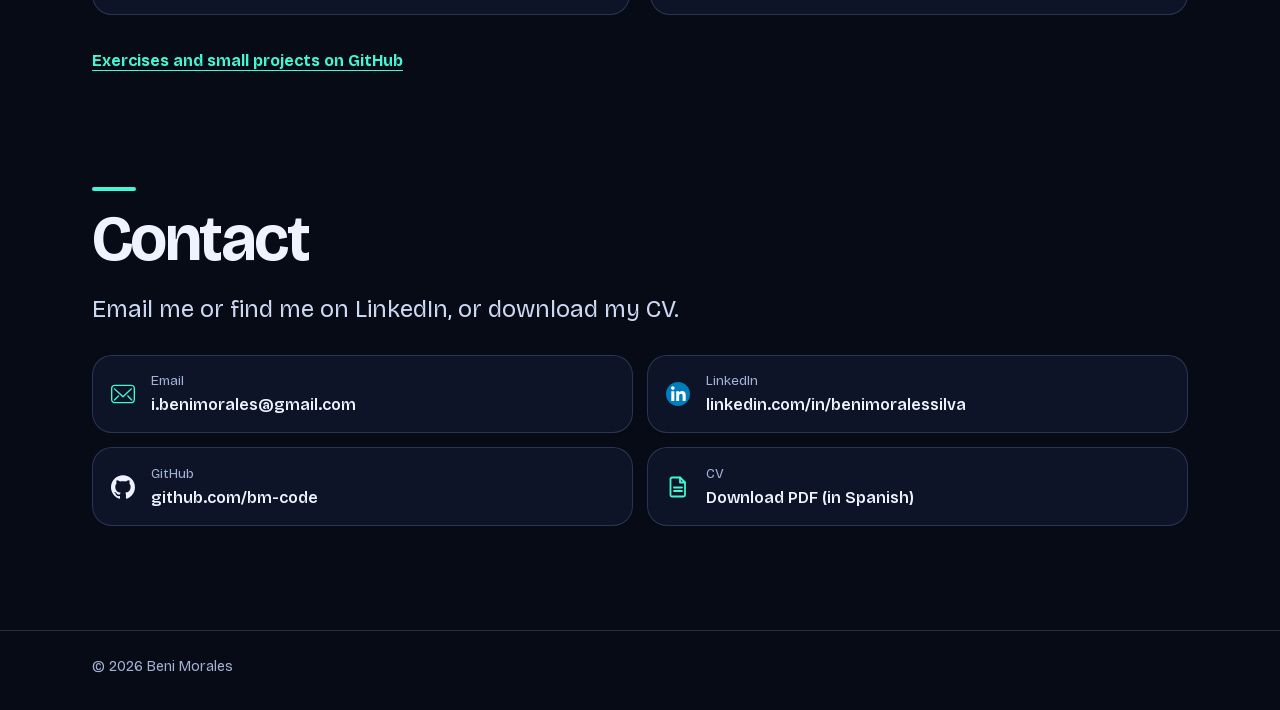
==== commit 89fda7bd: "fix(ui): recupera el logo SVG con el rol 'Frontend & Mobile Developer (Angular)' Sustituye la línea " ====
--- a/index.html
+++ b/index.html
@@ -64,8 +64,7 @@
     <header class="site-header">
         <div class="wrap site-header__inner">
             <a class="brand" href="#top">
-                <span class="brand__name">Beni Morales</span>
-                <span class="brand__role">Frontend &amp; Mobile Developer (Angular)</span>
+                <img src="./img/logo.svg" alt="Beni Morales, Frontend &amp; Mobile Developer (Angular). Ir al inicio" width="147" height="30" data-i18n-attr="alt:logoAlt">
             </a>
 
             <nav class="site-nav" id="site-nav" data-i18n-attr="aria-label:navLabel" aria-label="Navegación principal">
--- a/css/style.css
+++ b/css/style.css
@@ -157,23 +157,15 @@
 
 .brand {
     display: flex;
-    flex-direction: column;
-    justify-content: center;
+    align-items: center;
     min-height: 44px;
     min-width: 0;
     flex: 0 1 auto;
-    line-height: 1.15;
-}
-
-.brand__name {
-    font-size: 1.05rem;
-    font-weight: 800;
-    letter-spacing: -0.02em;
-}
-
-.brand__role {
-    font-size: 0.75rem;
-    color: var(--muted);
+}
+
+.brand img {
+    width: clamp(150px, 48vw, 250px);
+    height: auto;
 }
 
 .site-header__tools {
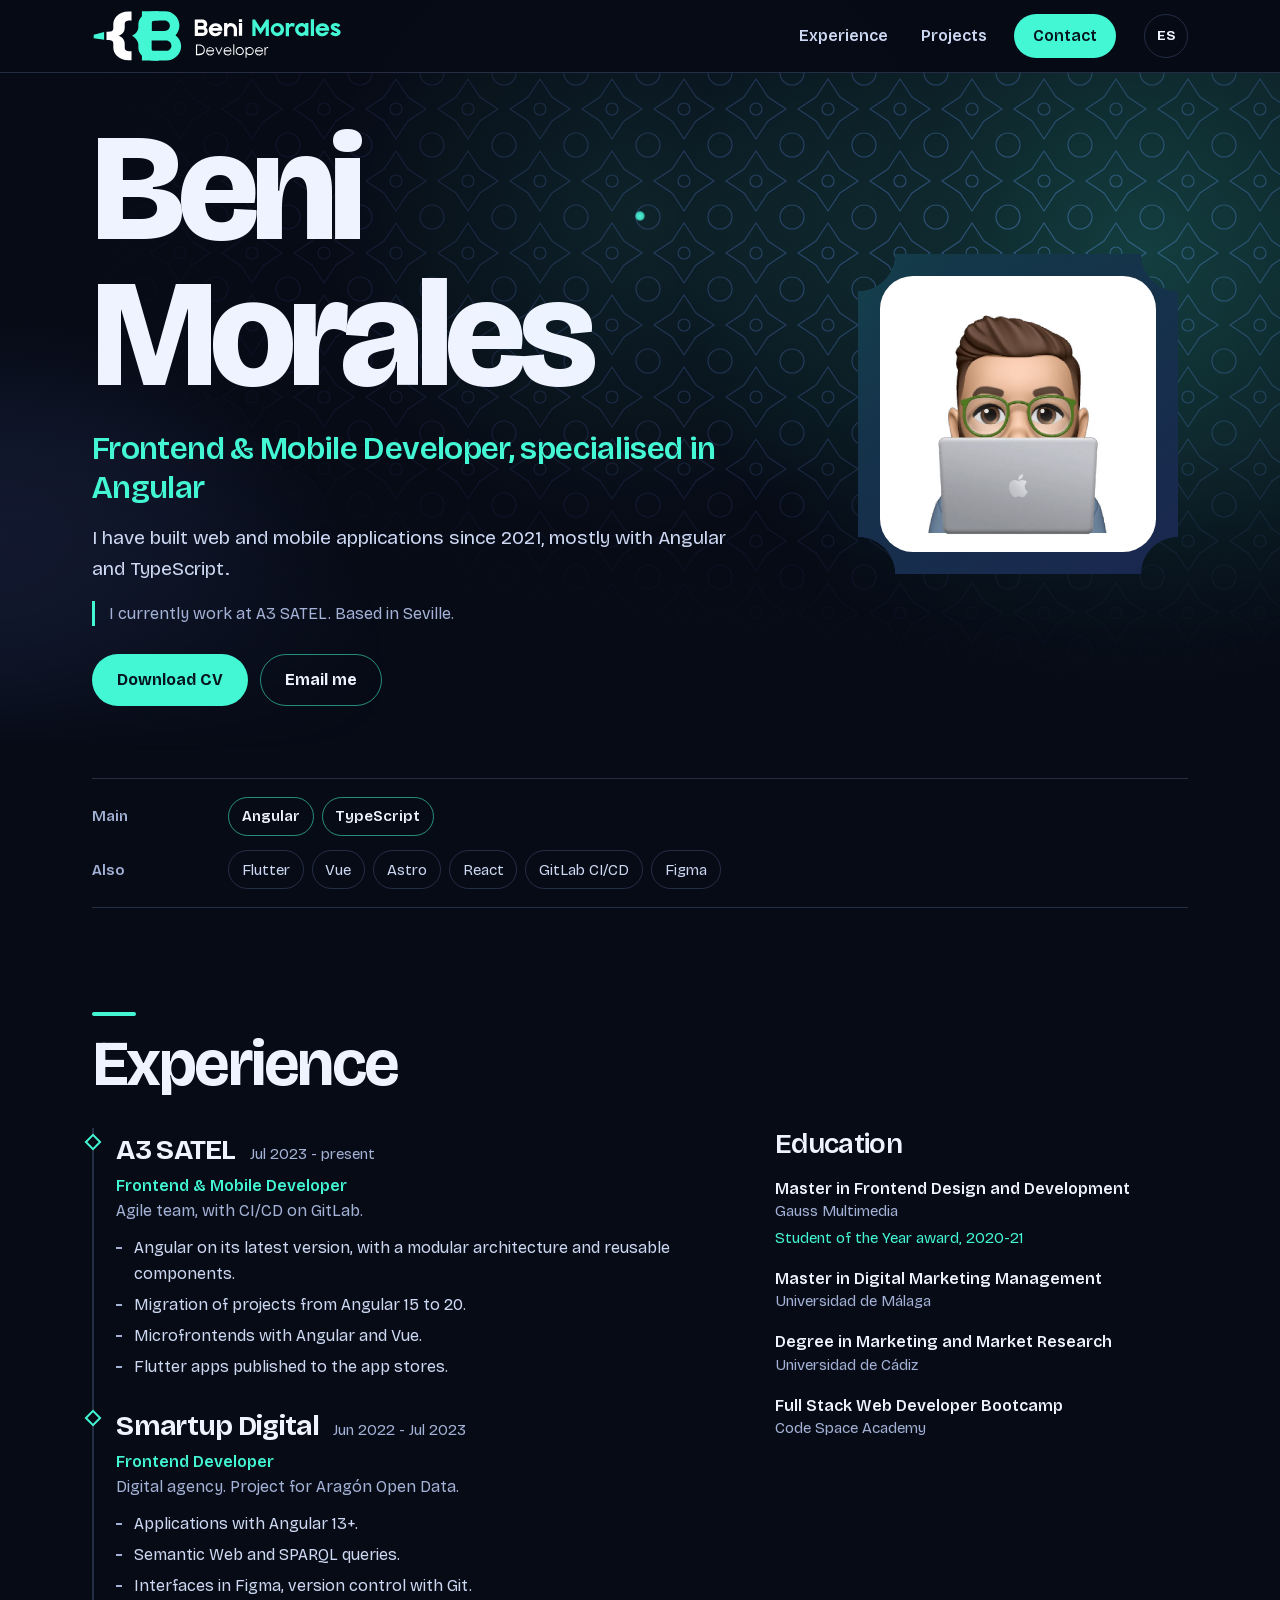
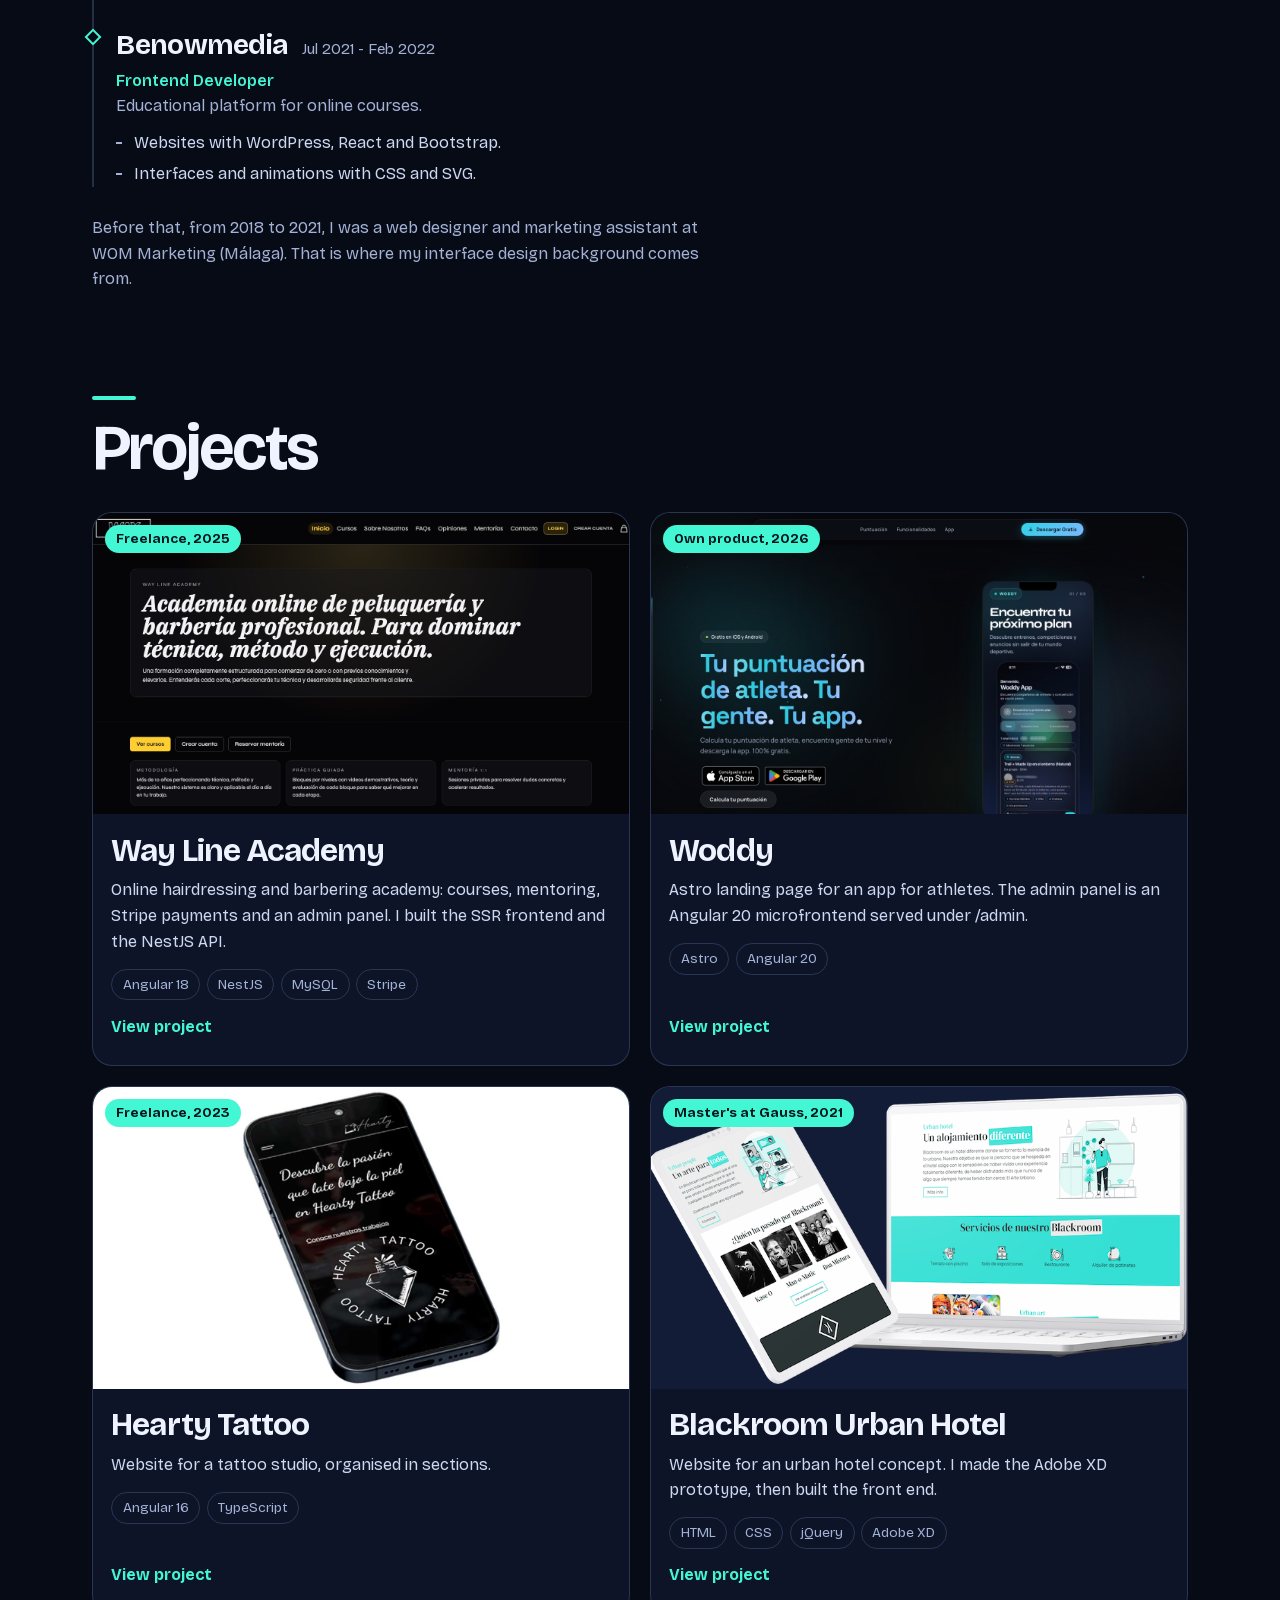
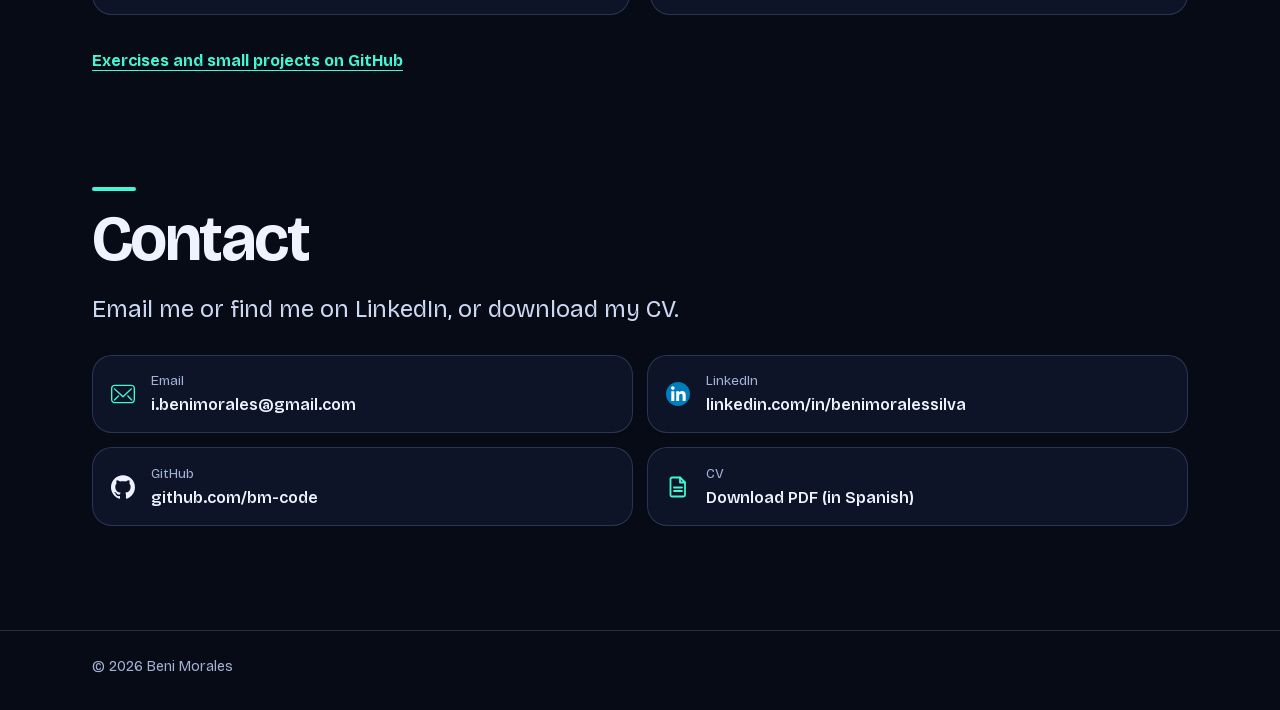
==== commit 452409fe: "fix(ui): logo original con 'Developer' y recupera el efecto del ratón El SVG vuelve a ser el origina" ====
--- a/index.html
+++ b/index.html
@@ -59,12 +59,14 @@
     <noscript><iframe src="https://www.googletagmanager.com/ns.html?id=GTM-NKQC82H" height="0" width="0"
             style="display:none;visibility:hidden" title="Analytics"></iframe></noscript>
 
+    <canvas class="cursor-trail" id="cursor-trail" aria-hidden="true"></canvas>
+
     <a class="skip-link" href="#main" data-i18n="skip">Saltar al contenido</a>
 
     <header class="site-header">
         <div class="wrap site-header__inner">
             <a class="brand" href="#top">
-                <img src="./img/logo.svg" alt="Beni Morales, Frontend &amp; Mobile Developer (Angular). Ir al inicio" width="147" height="30" data-i18n-attr="alt:logoAlt">
+                <img src="./img/logo.svg" alt="Beni Morales, Developer. Ir al inicio" width="147" height="30" data-i18n-attr="alt:logoAlt">
             </a>
 
             <nav class="site-nav" id="site-nav" data-i18n-attr="aria-label:navLabel" aria-label="Navegación principal">
--- a/css/style.css
+++ b/css/style.css
@@ -30,6 +30,8 @@
     --safe-right: env(safe-area-inset-right, 0px);
     --radius: 20px;
     --ease: cubic-bezier(0.2, 0.7, 0.1, 1);
+    --cursor-x: 50vw;
+    --cursor-y: 24vh;
 }
 
 *,
@@ -134,6 +136,35 @@
     overflow: hidden;
     clip-path: inset(50%);
     white-space: nowrap;
+}
+
+/* ---------- Efecto del ratón: resplandor y rastro (solo puntero fino y sin movimiento reducido) ---------- */
+
+body::before {
+    content: "";
+    position: fixed;
+    inset: 0;
+    z-index: 5;
+    pointer-events: none;
+    mix-blend-mode: screen;
+    background: radial-gradient(38rem circle at var(--cursor-x) var(--cursor-y), rgba(67, 247, 212, 0.1), transparent 52%);
+}
+
+.cursor-trail {
+    position: fixed;
+    inset: 0;
+    width: 100vw;
+    height: 100vh;
+    pointer-events: none;
+    z-index: 6;
+    mix-blend-mode: screen;
+}
+
+@media (pointer: coarse), (prefers-reduced-motion: reduce) {
+    .cursor-trail,
+    body::before {
+        display: none;
+    }
 }
 
 /* ---------- Cabecera y navegación ---------- */
